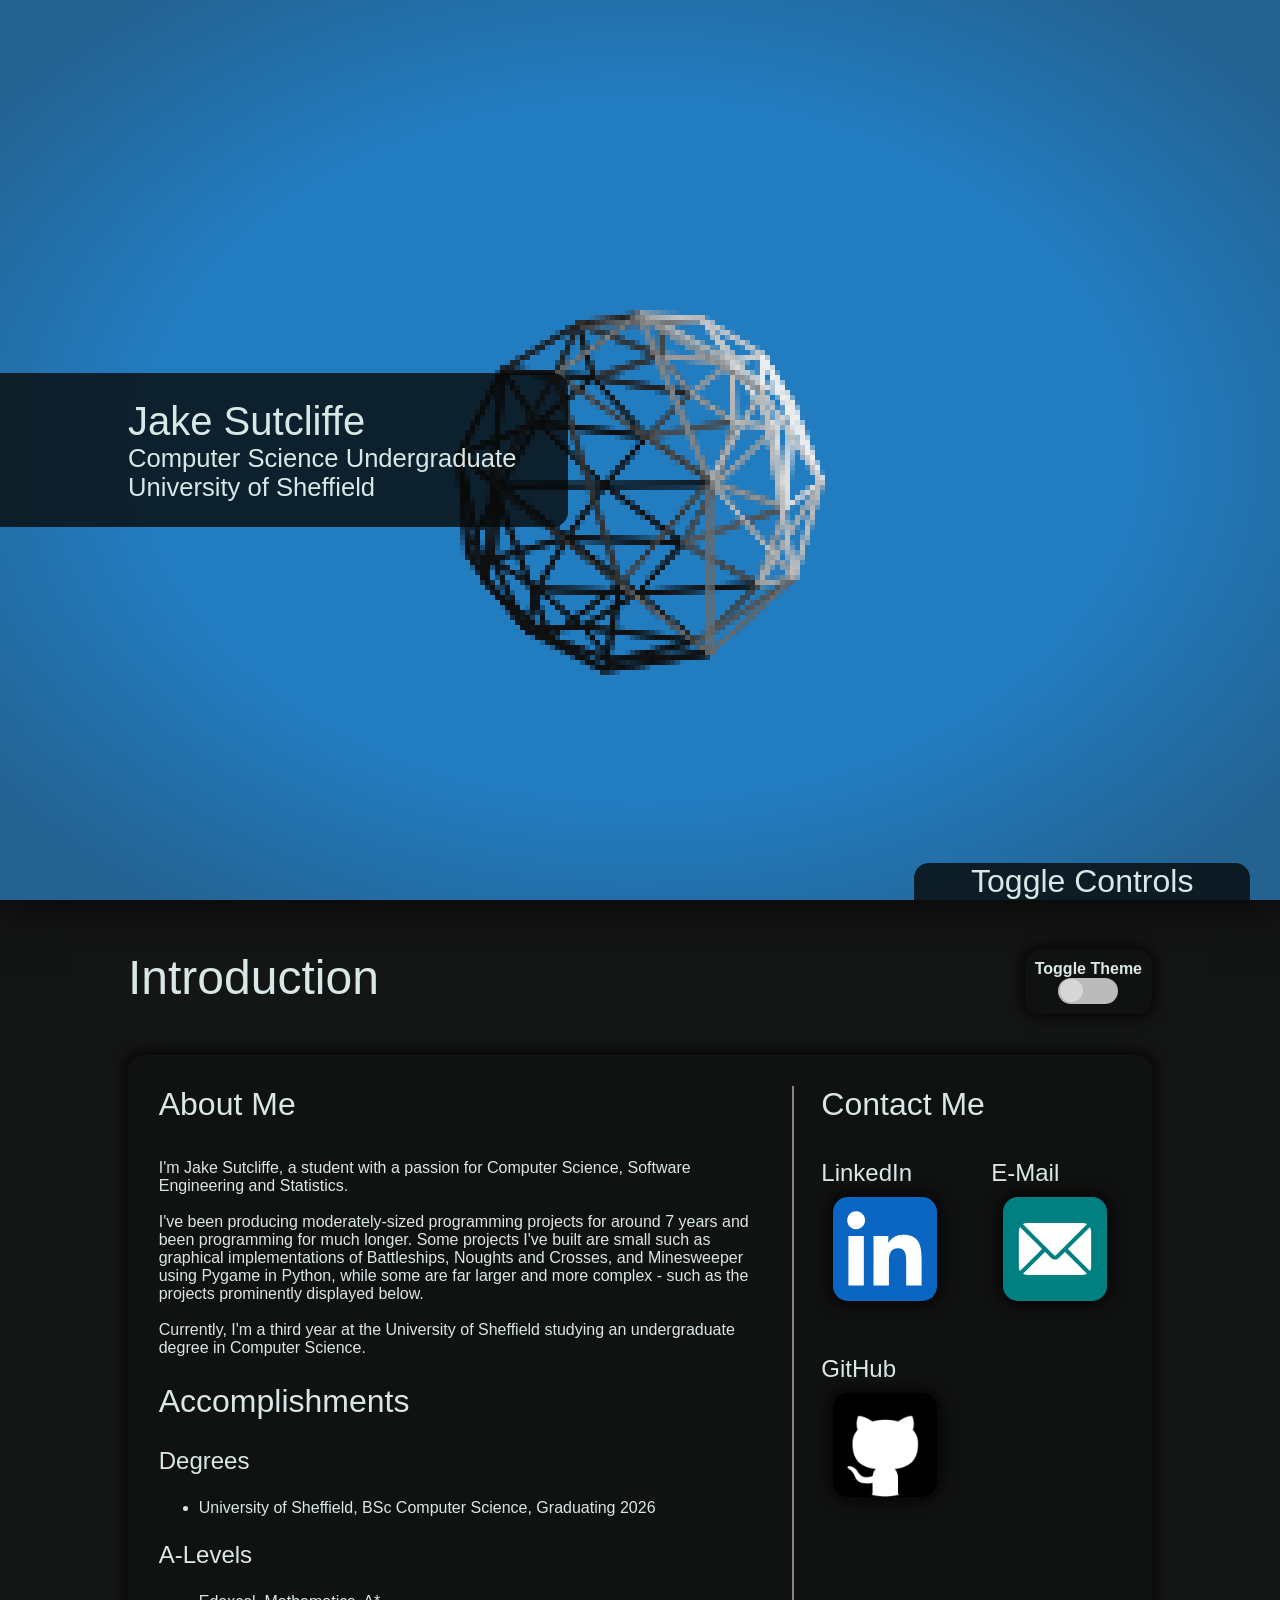
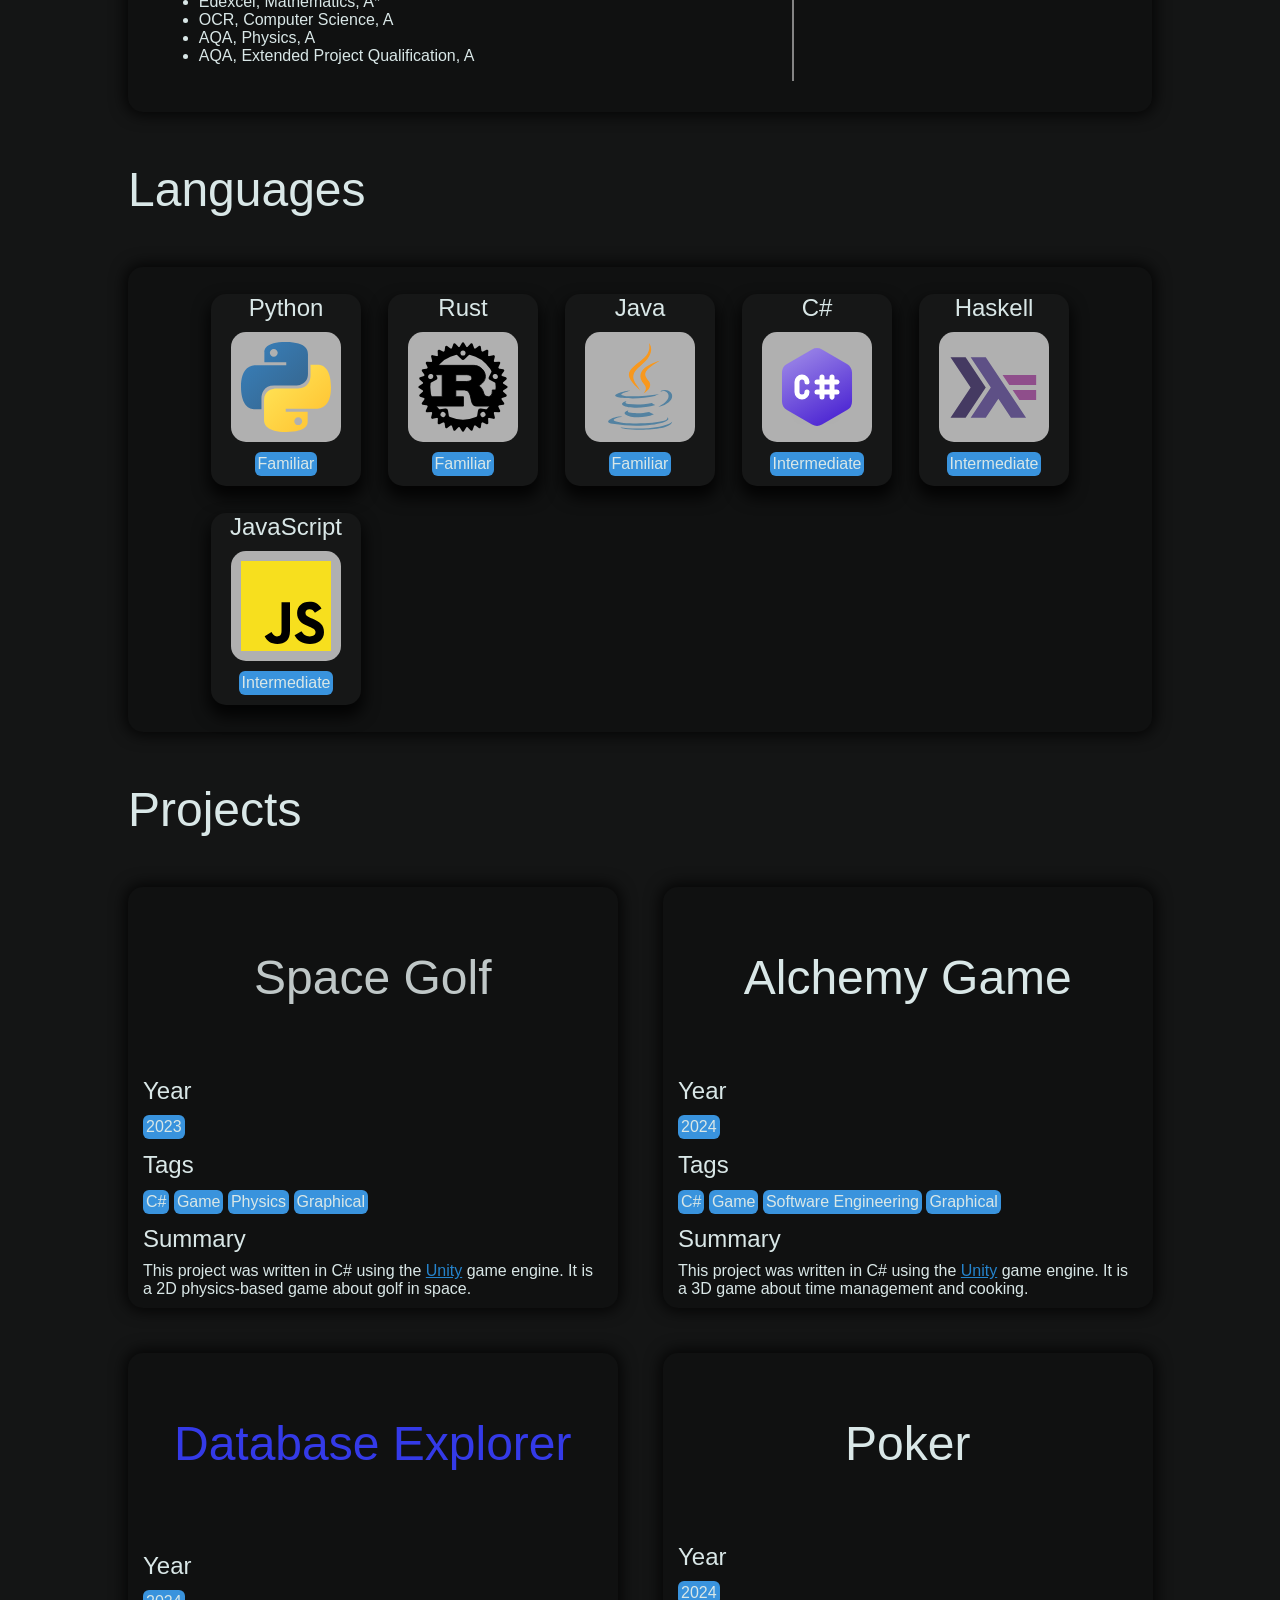
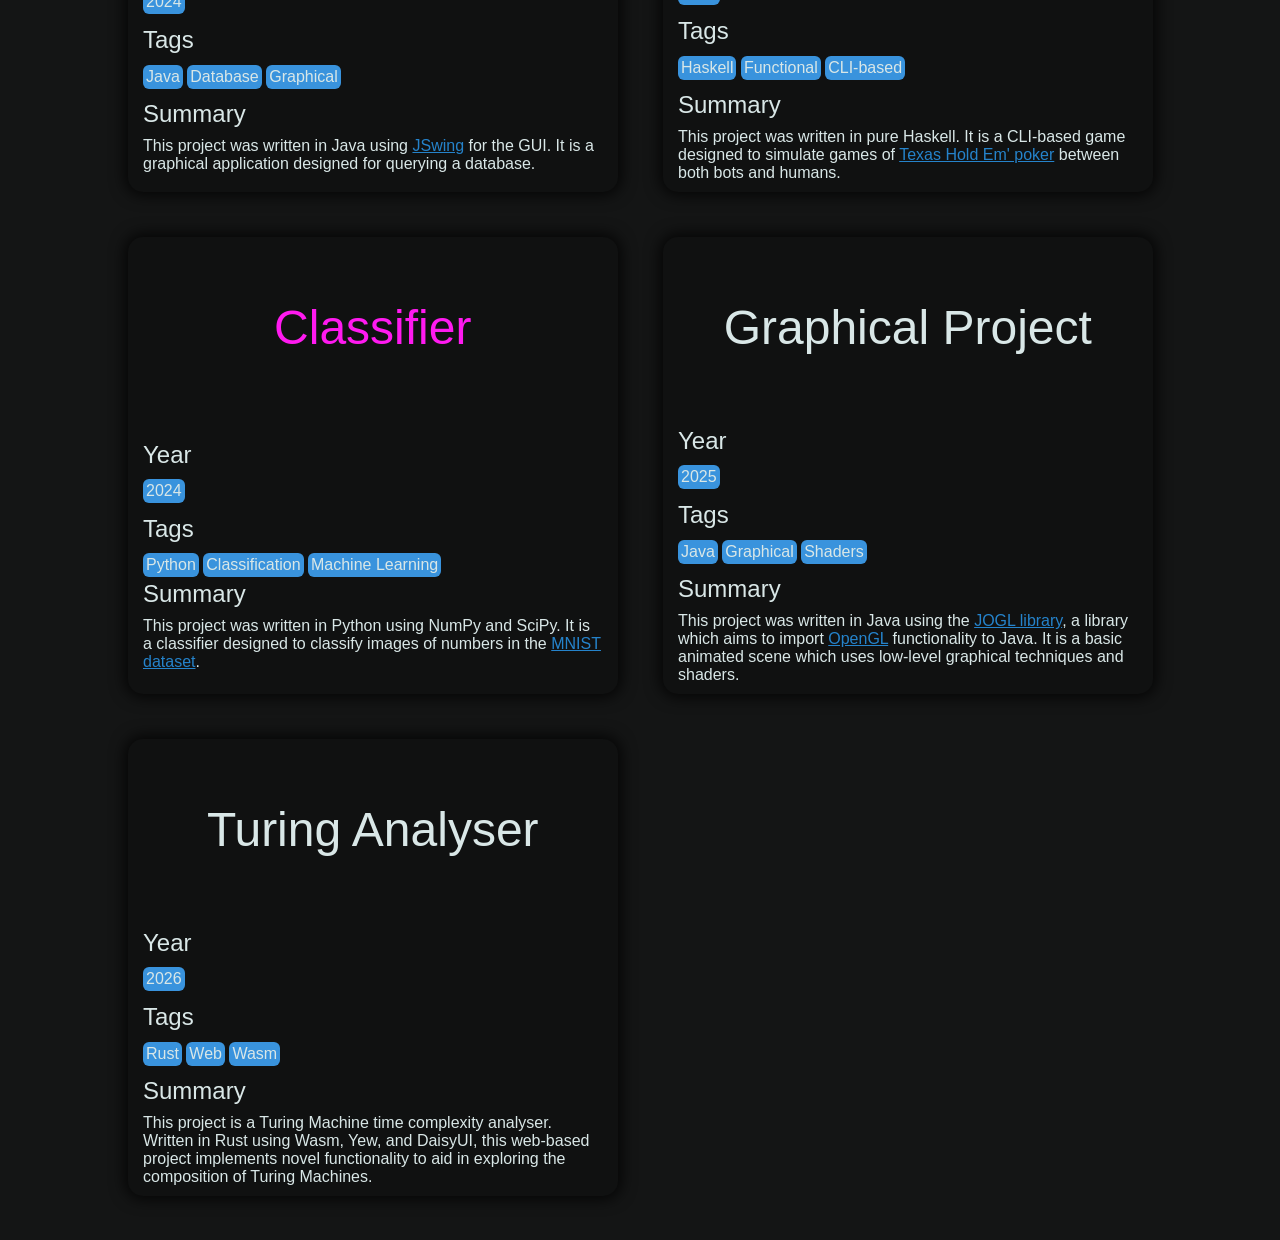
==== index.html @ c16ec469 "minor fixes, integration of tm project" ====
<!DOCTYPE html>

<head>
    <title>Portfolio</title>
    <meta charset="utf-8">
    <meta name="author" content="Jake Sutcliffe">
    <link rel="stylesheet" href="CSS/style.css">
    <link rel="icon" href="Content/icon.png">
    <script src="JS/main.js" defer></script>
    <script src="JS/render.js" defer></script>
</head>

<body>
    <header>
        <noscript>
            <div>
                <h3><span class="shake" style="--delay: -0.6s">W</span><span class="shake" style="--delay: -0.5s">A</span><span class="shake" style="--delay: -0.4s">R</span><span class="shake" style="--delay: -0.3s">N</span><span class="shake" style="--delay: -0.2s">I</span><span class="shake" style="--delay: -0.1s">N</span><span class="shake" style="--delay: 0s">G</span>: JavaScript is not enabled on your device</h3><br>
                The content and functionality of this page heavily relies on JavaScript and cannot be viewed as intended without it enabled. Please enable JavaScript for a better experience.
            </div>
        </noscript>

        <div class="header-container" id="header-box">
            <canvas id="draw"></canvas>
            <div class="header-text">
                <div class="header-title">
                    <h1 class="nopad">Jake Sutcliffe</h1>
                    <h2 class="nopad">
                        Computer Science Undergraduate<br>
                        University of Sheffield
                    </h2>
                </div>
            </div>
        
            <div class="controls">
                <div id="controls-toggle">
                    <h2 class="controls-inactive nopad">Toggle Controls</h2>
                </div>
                <div id="controls-content" class="controls-content">
                <div id="controls-display">
                <div class="sphere">
                    <h3>Sphere</h3>
                    <div class="sphere-controls">
                        <div class="input-pair">
                            <h4>Move Frequency</h4>
                            <div class="labelled-input">
                                <label for="move-speed" id="move-speed-label">1</label>
                                <input class="range-slider" id="move-speed" type="range" min="0" max="50" value="10">
                            </div>
                        </div>

                        <div class="input-pair">
                            <h4>Move Distance</h4>
                            <div class="labelled-input">
                                <label for="move-distance" id="move-distance-label"></label>
                                <input class="range-slider" id="move-distance" type="range" min="0" max="50" value="10">
                            </div>
                        </div>

                        <div class="input-pair">
                            <h4>Rotation Speed</h4>
                            <div class="labelled-input">
                                <label for="rotation-speed" id="rotation-speed-label"></label>
                                <input class="range-slider" id="rotation-speed" type="range" min="0" max="50" value="10">
                            </div>
                        </div>

                        <div class="input-pair">
                            <h4>Sphere Size</h4>
                            <div class="labelled-input">
                                <label for="sphere-size" id="sphere-size-label"></label>
                                <input class="range-slider" id="sphere-size" type="range" min="1" max="50" value="10">
                            </div>
                        </div>

                        <div class="input-pair">
                            <h4>Camera Distance</h4>
                            <div class="labelled-input">
                                <label for="cam-distance" id="cam-distance-label"></label>
                                <input class="range-slider" id="cam-distance" type="range" min="-20" max="100" value="24">
                            </div>
                        </div>
                    </div>
                </div>
                <div class="graphics">
                    <h3>Graphics</h3>
                    <div class="graphics-controls">
                        <div class="hover-toggle">
                            <h4>Toggle Hover</h4>
                            <label class="switch">
                                <input type="checkbox" id="toggle-sphere-hover" checked="checked">
                                <span class="slider round"></span>
                            </label>
                        </div>
                        <div class="input-pair">
                            <h4>Light Position</h4>
                            <div class="labelled-input">
                                <label for="light-position" id="light-position-label"></label>
                                <input class="range-slider" id="light-position" type="range" min="-20" max="20" value="10">
                            </div>
                        </div>

                        <div class="input-pair">
                            <h4>Quantisation</h4>
                            <div class="labelled-input">
                                <label for="quantisation-level" id="quantisation-level-label"></label>
                                <input class="range-slider" id="quantisation-level" type="range" min="0" max="8" value="5">
                            </div>
                        </div>

                        <div class="input-pair">
                            <h4>Resolution</h4>
                            <div class="labelled-input">
                                <label for="pixelation-level" id="pixelation-level-label"></label>
                                <input class="range-slider" id="pixelation-level" type="range" min="1" max="10" value="6">
                            </div>
                        </div>

                        <div class="input-pair">
                            <h4>Sphere Detail</h4>
                            <div class="labelled-input">
                                <label for="sphere-detail" id="sphere-detail-label"></label>
                                <input class="range-slider" id="sphere-detail" type="range" min="2" max="16" value="6">
                            </div>
                        </div>
                    </div>
                </div>
            </div>
            </div>
            </div>
        </div>
    </header>

    <main>
        <div class="light-switch">
            <h4>Toggle Theme</h4>
            <label class="switch">
                <input type="checkbox">
                <span class="slider round"></span>
            </label>
        </div>

        <h1>Introduction</h1>
        <section class="text-container about-box">
            <div>
            <h2 class="nopad">About Me</h2><br><br>
            I'm Jake Sutcliffe, a student with a passion for Computer Science, Software Engineering and Statistics.
            <br><br>
            I've been producing moderately-sized programming projects for around 7 years and been programming for much longer. Some projects I've built are small such as graphical implementations of Battleships,
                Noughts and Crosses, and Minesweeper using Pygame in Python, while some are far larger and more complex - such as the projects prominently displayed below.
            <br><br>
            Currently, I'm a third year at the University of Sheffield studying an undergraduate degree in Computer Science.

            <h2>Accomplishments</h2>
            <h3>Degrees</h3>
            <ul>
                <li>University of Sheffield, BSc Computer Science, Graduating 2026</li>
            </ul>
            <h3>A-Levels</h3>
            <ul>
                <li>Edexcel, Mathematics, A*</li>
                <li>OCR, Computer Science, A</li>
                <li>AQA, Physics, A</li>
                <li>AQA, Extended Project Qualification, A</li>
            </ul>
            </div>
            <div class="dynamic-separator"></div>
            <div>
            <h2 class="nopad">Contact Me</h2><br><br>
            <div class="img-grid">
                <div>
                <h3 class="nopad">LinkedIn</h3>
                <a href="https://www.linkedin.com/in/jake-sutcliffe-480064344/"><img src="./Content/linkedinicon.svg" alt="linkedin icon"></a>
                </div>
                <div>
                <h3 class="nopad">E-Mail</h3>
                <a href="mailto:jake@synclyte.online"><img src="./Content/emailicon.svg" alt="email icon"></a>
                </div>
                <div>
                <h3 class="nopad">GitHub</h3>
                <a href="https://github.com/Synclyte"><img src="./Content/github.png" alt="github icon"></a>
                </div>
            </div>
            </div>
        </section>

        <section>
            <h1>Languages</h1>

            <div class="language-grid">

                <article class="language-article">
                    <div class="base-language">
                        <h3>Python</h3>
                        <div class="language-image">
                            <img class="python" src="Content/python.svg">
                        </div>
                        <div class="tag-div">
                            <span class="info-tag">Familiar</span>
                        </div>
                    </div>
                    <div class="expanded-language">
                        <h3>Experience</h3>
                        <div>
                            5 years, used in a plethora of smaller projects in combination with NumPy, SciPy, MatplotLib, and Pytorch
                        </div>
                        <h3>Projects</h3>
                        <div>
                            <a onclick="scrollToProject(4)">Classifier Project</a>
                        </div>
                    </div>
                </article>

                <article class="language-article">
                    <div class="base-language">
                        <h3>Rust</h3>
                        <div class="language-image">
                            <img class="rust" src="Content/rust.svg">
                        </div>
                        <div class="tag-div">
                            <span class="info-tag">Familiar</span>
                        </div>
                    </div>
                    <div class="expanded-language">
                        <h3>Experience</h3>
                        <div>
                            6 months, used within the largest and most recent project
                        </div>
                        <h3>Projects</h3>
                        <div>
                            <a onclick="scrollToProject(6)">Turing Analyser</a>
                        </div>
                    </div>
                </article>

                <article class="language-article">
                    <div class="base-language">
                        <h3>Java</h3>
                        <div class="language-image">
                            <img class="csharp" src="Content/java.svg">
                        </div>
                        <div class="tag-div">
                            <span class="info-tag">Familiar</span>
                        </div>
                    </div>
                    <div class="expanded-language">
                        <h3>Experience</h3>
                        <div>
                            2 years, utilised within multiple recent large projects
                        </div>
                        <h3>Projects</h3>
                        <div>
                            <a onclick="scrollToProject(2)">Database Explorer</a><br>
                            <a onclick="scrollToProject(5)">Graphical Project</a>
                        </div>
                    </div>
                </article>

                <article class="language-article">
                    <div class="base-language">
                        <h3>C#</h3>
                        <div class="language-image">
                            <img class="csharp" src="Content/csharp.svg">
                        </div>
                        <div class="tag-div">
                            <span class="info-tag">Intermediate</span>
                        </div>
                    </div>
                    <div class="expanded-language">
                        <h3>Experience</h3>
                        <div>
                            6 months, used extensively within Unity game projects
                        </div>
                        <h3>Projects</h3>
                        <div>
                            <a onclick="scrollToProject(0)">Space Golf</a><br>
                            <a onclick="scrollToProject(1)">Alchemy Game</a>
                        </div>
                    </div>
                </article>

                <article class="language-article">
                    <div class="base-language">
                        <h3>Haskell</h3>
                        <div class="language-image">
                            <img class="haskell" src="Content/haskell.svg">
                        </div>
                        <div class="tag-div">
                            <span class="info-tag">Intermediate</span>
                        </div>
                    </div>
                    <div class="expanded-language">
                        <h3>Experience</h3>
                        <div>
                            3 months
                        </div>
                        <h3>Projects</h3>
                        <div>
                            <a onclick="scrollToProject(3)">Poker Project</a>
                        </div>
                    </div>
                </article>


                <article class="language-article">
                    <div class="base-language">
                        <h3>JavaScript</h3>
                        <div class="language-image">
                            <img class="javascript" src="Content/javascript.svg">
                        </div>
                        <div class="tag-div">
                            <span class="info-tag">Intermediate</span>
                        </div>
                    </div>
                    <div class="expanded-language">
                        <h3>Experience</h3>
                        <div>
                            3 years, used for many smaller web-based projects
                        </div>
                        <h3>Projects</h3>
                        <div>
                            No major projects
                        </div>
                    </div>
                </article>
            </div>
        </section>

        <section>
            <h1>Projects</h1>

            <div class="js-enabled">
            <div class="project-container">

                <article class="project-article" data-video="asR_lXg8EYc">
                    <div class="project-parallax spacegolf">
                        <h3>
                            Space Golf
                        </h3>
                    </div>

                    <div class="info">
                        <div class="content-summary">
                            <h3 class="nopad">Year</h3><hr class="tagbreak">
                            <span class="info-tag">2023</span><hr class="tagbreak">

                            <h3 class="nopad">Tags</h3><hr class="tagbreak">
                            <span class="info-tag">C#</span> <span class="info-tag">Game</span> <span class="info-tag">Physics</span> <span class="info-tag">Graphical</span><hr class="tagbreak">

                            <h3 class="nopad">Summary</h3><hr class="tagbreak">
                            This project was written in C# using the <a href=https://en.wikipedia.org/wiki/Unity_(game_engine)>Unity</a> game engine. It is a 2D physics-based game about golf in space.
                        </div>
                        <div class="content-expanded">
                            <div class="expanded-text">
                                <h3>Information</h3>

                                This project was built over 3 months as the coursework submission for the Computer Science A-Level Coursework. This project was developed in the Unity game engine using C#. 
                                
                                <h3>Concept and Features</h3>

                                In this game, players must hit a golf ball to a flag as fast as possible and in as few swings as possible, utilising gravity to do so.
                                <br><br>
                                To aid a user in achieving this, they are provided a swing, executed through clicking and dragging on the screen, with a greater displacement magnitude corresponding to 
                                a higher power swing. Additionally, users are able to correct their trajectory using an additional mid-air velocity boost to improve ease of use.
                                <br><br>
                                The game features 7 levels, allowing users to play in singleplayer or turn-based local multiplayer.

                                <h3>Challenges</h3>

                                This project was produced rapidly and without extensive planning, iteratively adding features as they were required. This led to the project quickly accruing extensive technical debt as components were 
                                naively appended to the project without consideration of future features. This led to a highly coupled prototype which proved extremely brittle to modification, highlighting the necessity of a modular 
                                approach. Subsequent rewriting and refactoring of prior code taught me the importance of planning and code modularity.
                                <br><br>
                                Additionally, being the first highly visual project worked on, this required exploration of UI/UX design. Without a background or prior interest in graphical design, this proved difficult to perform eloquently. 
                                Despite this, this served as an invaluable introduction to design and inspired changes future approaches to interface production. 
                                
                                <h3>Skills Developed</h3>

                                <span class="info-tag">C#</span> <span class="info-tag">Unity</span> <span class="info-tag">Software Development</span> <span class="info-tag">UX/UI design</span>
                            </div>
                            <div class="dynamic-separator"></div>
                            <div>
                                <h3>Demo</h3>
                                <div class="project-video"></div>
                            </div>
                        </div>
                    </div>
                </article>

                <article class="project-article" data-video="u29MLNapuhQ">
                    <div class="project-parallax alchemygame">
                        <h3>
                            Alchemy Game
                        </h3>
                    </div>

                    <div class="info">
                        <div class="content-summary">
                            <h3 class="nopad">Year</h3><hr class="tagbreak">
                            <span class="info-tag">2024</span><hr class="tagbreak">

                            <h3 class="nopad">Tags</h3><hr class="tagbreak">
                            <span class="info-tag">C#</span> <span class="info-tag">Game</span> <span class="info-tag">Software Engineering</span> <span class="info-tag">Graphical</span><hr class="tagbreak">

                            <h3 class="nopad">Summary</h3><hr class="tagbreak">
                            This project was written in C# using the <a href=https://en.wikipedia.org/wiki/Unity_(game_engine)>Unity</a> game engine. It is a 3D game about time management and cooking.
                        </div>
                        <div class="content-expanded">
                            <div class="expanded-text">
                                <h3>Information</h3>

                                This project was created over the span of two weeks as part of a "game jam" - a time-limited development event wherein participants are required to
                                to produce a video game following a provided theme. Participants may enter alone or as a group; this project was built with one other developer.
                                <br><br>
                                This project is heavily graphics focused by design, necessitating the use of graphical design software. To this end, Blender was used to produce basic untextured 3D models for use 
                                as game assets, using the Unity game engine to provide implementations for rendering and physics. Written in C#, this project implements a cooking game based on receiving and fulfilling orders  
                                through producing potions.

                                <h3>Concept and Features</h3>

                                In this game, players must rush to complete increasingly difficult procedurally generated orders of potions as fast as possible, by processing ingredients and adding them to a cauldron.
                                <br><br>
                                To allow players to do this, they are able to move around a 3D space and pick up ingredients to be processed or used in a cauldron.
                                <br><br>
                                To generate orders, potions are created with given recipes. Difficulty and time given are then dynamically assigned based on a number of factors. If the difficulty of a given potion fits within a
                                certain threshold, the potion is eligible to be chosen as the next order.
                                <br><br>
                                To make the cauldron functional, all potions are represented as a subset of a central volume. To make a potion, ingredients - which function as vectors, must be added to move the cauldron's position
                                to reach a position within the desired potion volume. To aid in this, players are given recipes corresponding to this position but are able to find their own, more efficient recipes.

                                <h3>Challenges</h3>

                                The main challenge associated with this project was precise co-ordination. Constant communication was required to develop features under intense time pressure while simulaneously learning 3D modelling and planning systems. 
                                Co-ordination was handled through scheduled meetings and burndown charts to track remaining features. This ensured that important features were given higher priority such that a functional prototype could be designed within the two week time limit. 
                                <br><br>
                                This approach was largely successful, resulting in a functional and playable prototype designed within two weeks, through careful management of scope.

                                <h3>Skills Developed</h3>

                                <span class="info-tag">C#</span> <span class="info-tag">Unity</span> <span class="info-tag">Software Engineering</span> <span class="info-tag">3D Modelling</span>
                            </div>
                            <div class="dynamic-separator"></div>
                            <div>
                                <h3>Demo</h3>
                                <div class="project-video"></div>
                            </div>
                        </div>
                    </div>
                </article>

                <article class="project-article" data-video="bicAS14-vLk">
                    <div class="project-parallax dbexplorer">
                        <h3 class="inverse-colour">
                            Database Explorer
                        </h3>
                    </div>

                    <div class="info">
                        <div class="content-summary">
                            <h3 class="nopad">Year</h3><hr class="tagbreak">
                            <span class="info-tag">2024</span><hr class="tagbreak">

                            <h3 class="nopad">Tags</h3><hr class="tagbreak">
                            <span class="info-tag">Java</span> <span class="info-tag">Database</span> <span class="info-tag">Graphical</span><hr class="tagbreak">

                            <h3 class="nopad">Summary</h3><hr class="tagbreak">
                            This project was written in Java using <a href=https://en.wikipedia.org/wiki/Swing_(Java)>JSwing</a> for the GUI. It is a graphical application designed for querying a database.
                        </div>
                        <div class="content-expanded">
                            <div class="expanded-text">
                                <h3>Information</h3>

                                This project was created in around two weeks, produced in Java using the JSwing library. This project implements an SQL-like syntax for searching a given database, through exploring the fundamental 
                                concepts behind interpreted languages. This involved producing a basic lexer in Java to parse and combine queries using logical operators.

                                <h3>Concept and Features</h3>

                                This project formats and searches a database. To do this, an SQL-like query language was written supporting the use of various tokens. These include mathematical operators (&lt, &lt=, ==, &gt, &gt=),
                                comparative string operators (begins, contains, equals), and logical operators (AND, OR, XOR, NAND, NOR, XNOR) and brackets to connect subqueries, alongside the NOT operator to invert a subquery.
                                <br><br>
                                To format the database, the database is scanned as it is read and data types are categorised as either numeric or a string (based on whether entries can be parsed as a float),
                                and either filterable or non-filterable (based on how many unique entries there are). This is used to generate filters and choose the correct type of operator for the input given.
                                <br><br>
                                The language also supports the selection of any number of valid database data types in its arguments alongside the use of the wildcard (*) to select all data types. These can be chained in any order.
                                <br><br>
                                Alongside this, I built a class to combine any two given databases by a common type - the demo for this project uses a modified version of the publically availible IMDB database, having combined the
                                ratings and basic databases.

                                <h3>Challenges</h3>

                                The most significant challenge of producing this project was in UI design. JSwing requires a heavily nested approach to UI design, which through the verbosity of Java can quickly 
                                become complex and obfuscate prior UI component function. This required a better approach to code structure and a modification to naming conventions to reduce variable ambiguity, thereby teaching 
                                their importance.
                                <br><br>
                                The other major challenges was in producing the query parser and the necessary classes to flexibly and dynamically support query parsing. Setting up these classes was relatively complex
                                compared to many of the projects previously completed, and represented the first time modularity was heavily considered as a design component.

                                <h3>Skills Developed</h3>

                                <span class="info-tag">Java</span> <span class="info-tag">Software Development</span>
                            </div>
                            <div class="dynamic-separator"></div>
                            <div>
                                <h3>Demo</h3>
                                <div class="project-video"></div>
                            </div>
                        </div>
                    </div>
                </article>

                <article class="project-article" data-video="bYqru-7I91M">
                    <div class="project-parallax poker">
                        <h3>
                            Poker
                        </h3>
                    </div>

                    <div class="info">
                        <div class="content-summary">
                            <h3 class="nopad">Year</h3><hr class="tagbreak">
                            <span class="info-tag">2024</span><hr class="tagbreak">

                            <h3 class="nopad">Tags</h3><hr class="tagbreak">
                            <span class="info-tag">Haskell</span> <span class="info-tag">Functional</span> <span class="info-tag">CLI-based</span><hr class="tagbreak">

                            <h3 class="nopad">Summary</h3><hr class="tagbreak">
                            This project was written in pure Haskell. It is a CLI-based game designed to simulate games of <a href=https://en.wikipedia.org/wiki/Texas_hold_%27em>Texas Hold Em' poker</a> between both bots and humans.
                        </div>
                        <div class="content-expanded">
                            <div class="expanded-text">
                                <h3>Information</h3>

                                This project was created over around three weeks, and is a recreation of Texas Hold Em' poker, complete with support for AI bots and Jokers.
                                <br><br>
                                This project was produced using an entirely new programming paradigm - functional programming. Haskell is a purely functional language and thus works very differently from the procedural and 
                                object-oriented programming languages previously used.

                                <h3>Concept and Features</h3>

                                This game is a recreation of <a href="https://en.wikipedia.org/wiki/Texas_hold_%27em" target="_blank">Texas Hold Em' poker</a>, a popular card game.
                                <br><br>
                                This version allows for human players to play alongside bots, which use a variety of basic strategies - of which there are 4 implemented.
                                <ul>
                                    <li>A random AI, which makes moves entirely based on chance without considering the game state.</li>
                                    <li>A passive AI, an extension of the random AI with more passive tunings, which moves based on the current bet amount.</li>
                                    <li>An aggressive AI, an extension of the random AI with more aggressive tunings, which moves based on its chip advantage.</li>
                                    <li>A smart AI, which uses a complex function to evaluate its hand and how it should fare relatively, alongside a fuzzy logic-based decision tree to decide whether a bet is worth taking.</li>
                                </ul>
                                Additionally, Jokers were implemented as wildcards. Any number can be added to the deck, and will always produce the best possible result.

                                <h3>Challenges</h3>

                                This project necessitated learning an entierely new programming paradigm. Haskell, amongst many functional programming languages enforces a few strange practises, the most striking of which being
                                the inherent limitation on the length of a function. The lack of a true for or while loop in the language forces a recursive solution to most problems, necessitating restructuring logic.
                                <br><br>
                                Other major complications included implementing an initially unplanned feature - Jokers. The addition of Jokers required a rewrite of all functions related to checking hand strength and getting a
                                certain hand type. These rewrites typically significantly increased complexity as the logic to always get a Joker in the correct place is sometimes quite complex. One notably complex example was
                                checking for straights, which Jokers must always both attempt to complete and find the best available straight.
                                <br><br>
                                Finally, the last major challenge was debugging. Haskell is a pure functional programming language and evaluates expressions lazily; values are not calculated
                                until they are required elsewhere in the program. This can greatly increase the difficulty of debugging, as the debug trace will not be evaluated unless the expression itself is, making debug
                                behaviour somewhat unpredictable through causing infections to propagate unexpectedly far away. 

                                <h3>Skills Developed</h3>

                                <span class="info-tag">Haskell</span> <span class="info-tag">Software Development</span> <span class="info-tag">Functional Programming</span>
                            </div>
                            <div class="dynamic-separator"></div>
                            <div>
                                <h3>Demo</h3>
                                <div class="project-video"></div>
                            </div>
                        </div>
                    </div>
                </article>

                <article class="project-article">
                    <div class="project-parallax classifier">
                        <h3>
                            Classifier
                        </h3>
                    </div>

                    <div class="info">
                        <div class="content-summary">
                            <h3 class="nopad">Year</h3><hr class="tagbreak">
                            <span class="info-tag">2024</span><hr class="tagbreak">

                            <h3 class="nopad">Tags</h3><hr class="tagbreak">
                            <span class="info-tag">Python</span> <span class="info-tag">Classification</span> <span class="info-tag">Machine Learning</span>

                            <h3 class="nopad">Summary</h3><hr class="tagbreak">
                            This project was written in Python using NumPy and SciPy. It is a classifier designed to classify images of numbers in the <a href="https://en.wikipedia.org/wiki/MNIST_database">MNIST dataset</a>.
                        </div>
                        <div class="content-expanded">
                            <div class="expanded-text">
                                <h3>Information</h3>

                                This project was created over a week, and is a classifier model built to identify the number represented by an image in the <a href="https://en.wikipedia.org/wiki/MNIST_database">MNIST dataset</a>.
                                <br><br>
                                Over the production of this project, I learned a large number of statistical techniques for classification, such as <a href="https://en.wikipedia.org/wiki/Linear_discriminant_analysis">LDA</a>,
                                <a href="https://en.wikipedia.org/wiki/Principal_component_analysis">PCA</a>, <a href="https://en.wikipedia.org/wiki/Kullback%E2%80%93Leibler_divergence">KL divergence</a>, and
                                <a href="https://en.wikipedia.org/wiki/K-nearest_neighbors_algorithm">k-NN classification</a>.

                                <h3>Concept and Features</h3>

                                This classifier was built for the MNIST database, a popular database for training and testing machine learning and classification systems due to its relatively large size (60,000 training images,
                                10,000 testing images) and high data quality. It uses 28x28 greyscale images of numbers 0-9. I used 5,000 of these images with my classifier to increase speed.
                                <br><br>
                                My classifier was built to specifically identify noisy and masked MNIST data, and so features extensive dimensionality reduction - a technique used to simplify high-dimensional data, which in my case,
                                after extensive parameter tuning, reduced the 784 parameters (28x28) down to 62 parameters. Because fewer, more important parameters are used, the system is much more resilient to noise, as noise typically
                                has the greatest impact on empty pixels - which are usually unused as they are usually unimportant and portray little data, causing dimensionality reduction to discard them.
                                <br><br>
                                With my reduced parameters, I was able to achieve 95% accuracy on noisy data and 79% accuracy on masked data, which are relatively good results considering the reduced dataset that this model was trained
                                on.

                                <h3>Challenges</h3>

                                This project necessitated learning a large amount of the mathematics used in image classification and translating it as efficiently as possible to Python. To help in handling large array, vector,
                                and matrix operations, I learned the basics of NumPy, an efficient C-based Python library. Using the broadcasting feature of NumPy arrays allows functions to be quickly
                                applied to all elements of an array, allowing for the model to be lazy-trained and classify 1,000 testing images within 5 seconds of it being run.
                                <br><br>
                                Additionally, there are many possible techniques for dimensionality reduction and classification, and it is hard to know which one is perfect for a given application. Initially, LDA - a technique used
                                to reduce the dimensions of a dataset to a few dimensions which provide the most distinction between options - was used in conjunction with PCA, however this was found to reduce performance significantly,
                                especially on masked data, and so was removed, leaving only PCA and KL divergence for dimensionality reduction. This amongst other techniques had to be gradually tweaked, such as classifier originally using
                                Euclidean distance instead of cosine distance, which was also found to massively reduce performance on masked data.

                                <h3>Skills Developed</h3>

                                <span class="info-tag">Python</span> <span class="info-tag">Classification</span> <span class="info-tag">Statistics</span>
                            </div>
                            <div class="dynamic-separator"></div>
                            <div class="project-images">
                                <h3>Examples</h3>
                                <h4>Noisy Data</h4>
                                <img src="Content/noisy.png" alt="Noisy number samples from the MNIST dataset">
                                <h4>Masked Data</h4>
                                <img src="Content/masked.png" alt="Masked number samples from the MNIST dataset">
                            </div>
                        </div>
                    </div>
                </article>

                <article class="project-article" data-video="QEAY7h3PNQs">
                    <div class="project-parallax graphics-project">
                        <h3>
                            Graphical Project
                        </h3>
                    </div>

                    <div class="info">
                        <div class="content-summary">
                            <h3 class="nopad">Year</h3><hr class="tagbreak">
                            <span class="info-tag">2025</span><hr class="tagbreak">

                            <h3 class="nopad">Tags</h3><hr class="tagbreak">
                            <span class="info-tag">Java</span> <span class="info-tag">Graphical</span> <span class="info-tag">Shaders</span><hr class="tagbreak">

                            <h3 class="nopad">Summary</h3><hr class="tagbreak">
                            This project was written in Java using the <a href=https://jogamp.org/jogl/www>JOGL library</a>, a library which aims to import <a href=https://www.opengl.org>OpenGL</a> functionality to Java. It is a basic animated scene
                             which uses low-level graphical techniques and shaders.
                        </div>
                        <div class="content-expanded">
                            <div class="expanded-text">
                                <h3>Information</h3>

                                This is a graphical project built using the <a href="https://jogamp.org/jogl/www">JOGL library</a> for Java, alongside <a href="https://en.wikipedia.org/wiki/Swing_(Java)">JSwing</a> to handle UI elements. This was built 
                                over the course of 2 weeks as coursework for a university module.

                                <h3>Concept and Features</h3>

                                This project is an animated scene built using low-level graphics concepts. This consists of an animated bee, statues
                                (which feature proximity detection), and a backdrop, made from <a
                                    href="https://en.wikipedia.org/wiki/2.5D#Billboarding">billboarding</a> trees and a sun.
                                Each statue in the scene has a different affect on the bee, as shown in the demo - the wooden statue makes the bee flip
                                over, the stone statue makes the bee circle around it, and the metal statue increases the flow of time.
                                When a bee is in proximity of a statue, its face will change to reflect how long it has been near the bee.<br>
                                <br>
                                Objects in the scene and their animations (which are mostly determined by simple sine wave functions) are handled using
                                transforms applied to nodes in a <a href="https://en.wikipedia.org/wiki/Scene_graph">scene graph</a>, and rendered by
                                the GPU using <a href="https://en.wikipedia.org/wiki/Shader#Fragment_shaders">vertex and fragment shaders</a>. The
                                fragment shader supports <a href="https://en.wikipedia.org/wiki/Shading#Point_lighting">multiple lights</a>, multiple
                                types of light
                                (pictured are directional and spotlights, but point lights are also supported), and has partial support for
                                transparency. It uses the <a href="https://en.wikipedia.org/wiki/Blinn%E2%80%93Phong_reflection_model">Blinn-Phong
                                    reflection model</a> to shade objects and supports light attenuation for
                                point lights and spotlights.

                                <h3>Challenges</h3>

                                This project represents an introduction to low-level graphics programming. The primary challenge of this project was expectedly learning shader code - shaders are highly parallel and require 
                                a different methodology behind their composition, as data is not directly transferrable between shader iterations. Instead, data is either provided by the previous shader or provided by the CPU, passed in as a uniform. 
                                Both of these methods work very differently to how typical CPU code handles data, and requires extensive learning and planning to operate effectively.<br>
                                <br>
                                Alongside this, modelling in this project was done without the use of previously used tools like Blender, as was used before in the <a onclick="scrollToProject(1)">Alchemy Game</a>. Instead, models were designed through a 
                                scene graph, using nodes to produce primitive shapes and the transforms which separated, scaled, and animated them.

                                <h3>Skills Developed</h3>

                                <span class="info-tag">Java</span> <span class="info-tag">Shaders</span> <span class="info-tag">Graphics Programming</span>
                            </div>
                            <div class="dynamic-separator"></div>
                            <div>
                                <h3>Demo</h3>
                                <div class="project-video"></div>
                            </div>
                        </div>
                    </div>
                </article>

                <article class="project-article" data-video="QEAY7h3PNQs">
                    <div class="project-parallax tm-analyser">
                        <h3>
                            Turing Analyser
                        </h3>
                    </div>

                    <div class="info">
                        <div class="content-summary">
                            <h3 class="nopad">Year</h3><hr class="tagbreak">
                            <span class="info-tag">2026</span><hr class="tagbreak">

                            <h3 class="nopad">Tags</h3><hr class="tagbreak">
                            <span class="info-tag">Rust</span> <span class="info-tag">Web</span> <span class="info-tag">Wasm</span><hr class="tagbreak">

                            <h3 class="nopad">Summary</h3><hr class="tagbreak">
                            This project is a Turing Machine time complexity analyser. Written in Rust using Wasm, Yew, and DaisyUI, 
                            this web-based project implements novel functionality to aid in exploring the composition of Turing Machines.
                        </div>
                        <div class="content-expanded">
                            <div class="expanded-text">
                                <h3>Information</h3>

                                This is a web-based project built in Rust, designed to analyse the time complexity of a given <a href="https://en.wikipedia.org/wiki/Turing_machine">Turing Machine</a>, returning a <a href="https://en.wikipedia.org/wiki/Big_O_notation">Big-O notation</a> estimation from empirical dynamic runtime analysis 
                                utilising <a href="https://en.wikipedia.org/wiki/Genetic_algorithm">genetic algorithm</a>-based and a uniquely extended grammar-based <a href="https://en.wikipedia.org/wiki/Fuzzing">fuzzing</a> approach.
                                <br><br>
                                <a href="https://tur.synclyte.online">This project is available here</a>

                                <h3>Concept and Features</h3>

                                Turing Machines are an abstract model of computation, popular in automata theory for their simplicity and computational equivalence to modern computers. This popularity has brought a 
                                significant number of Turing Machine simulators, designed to assist students in understanding their workings and importance. Broadly, existing simulators implement minimal functionality, 
                                missing various features a student may find useful in aiding understanding. This project implements one such feature, through bridging the comprehension gap between Turing Machines and 
                                contemporary computer programs through implementing time complexity estimation. This serves to both guide the production of such machines alongside providing a metric to liken their execution 
                                to prior taught algorithms.
                                <br><br>
                                This is achieved through the use dynamic runtime analysis, through two methods: genetic algorithms and grammar-based fuzzing. These dynamically produce inputs for the Turing Machine over various 
                                input sizes, which are subsequently executed to produce a list of inputs and their respective runtimes, allowing for estimation of runtime. Uniquely, the approach used for grammar-based fuzzing 
                                implements variables within repetition ranges, integrating context awareness, increasing its capabilities beyond those of standard fuzzers. This allows much better exploration of Turing Machines 
                                through partially bypassing the limitations of prior solutions.
                                <br><br>
                                These results are then provided to the Wasm/Yew Rust frontend and plotted using JavaScript, resulting in clear and concise graphs breaking down runtimes, estimations, and state visits for all states 
                                over all runtimes. This provides the information required to better allow users to understand Turing Machines.

                                <h3>Challenges</h3>

                                This project implements a multi-level lexer, including support for both input grammars and mathematical expressions within contained ranges, alongside variables within ranges. The greatest challenge faced 
                                was the implementation of variable-based grammatical fuzzing, requiring extensive research into relevant algorithms and implementation planning. This was a complex challenge, requiring a combination 
                                of previously unknown algorithms to reach a working and highly performant solution.
                                <br><br>
                                Additionally, this project was built on existing work, necessitating reading documentation and understanding the previously built solution and component interaction to meaningfully proceed. This 
                                was the first major project constructed in this way, and taught the necessity of producing and reading high-quality documentation to understand prior work. 

                                <h3>Skills Developed</h3>

                                <span class="info-tag">Rust</span> <span class="info-tag">JavaScript</span> <span class="info-tag">Web Development</span> <span class="info-tag">Software Engineering</span>
                            </div>
                            <div class="dynamic-separator"></div>
                            <div class="project-images">
                                <h3>Examples</h3>
                                <h4>Genetic Algorithm</h4>
                                <img src="Content/tmanalyser_ga.png" alt="Genetic algorithm-based analysis of unary subtraction">
                                <h4>Grammar-based Fuzzing</h4>
                                <img src="Content/tmanalyser_fuzz.png" alt="Grammar-based fuzzing analysis of unary subtraction">
                            </div>
                        </div>
                    </div>
                </article>
            </div>
            </div>
            <noscript>
            <span>Alternate pages have been provided for viewing projects without JavaScript, but this is not the intended experience and full views are not supported for projects past Classifier.</span>
            <br><br>
            <div class="project-container">
                <a href="./projects/spacegolf.html" class="alt-a">
                    <article class="project-article">
                        <div class="project-parallax spacegolf">
                            <h3>
                                Space Golf
                            </h3>
                        </div>

                        <div class="info">
                            <div class="content-summary">
                                <h3 class="nopad">Year</h3><hr class="tagbreak">
                                <span class="info-tag">2023</span><hr class="tagbreak">

                                <h3 class="nopad">Tags</h3><hr class="tagbreak">
                                <span class="info-tag">C#</span> <span class="info-tag">Game</span> <span class="info-tag">Physics</span> <span class="info-tag">Graphical</span><hr class="tagbreak">

                                <h3 class="nopad">Summary</h3><hr class="tagbreak">
                                This project was written in C# using the <a href=https://en.wikipedia.org/wiki/Unity_(game_engine)>Unity</a> game engine. It is a 2D physics-based game about golf in space.
                            </div>
                        </div>
                    </article>
                </a>

                <a href="projects/alchemygame.html" class="alt-a">
                    <article class="project-article">
                        <div class="project-parallax alchemygame">
                            <h3>
                                Alchemy Game
                            </h3>
                        </div>

                        <div class="info">
                            <div class="content-summary">
                                <h3 class="nopad">Year</h3><hr class="tagbreak">
                                <span class="info-tag">2024</span><hr class="tagbreak">

                                <h3 class="nopad">Tags</h3><hr class="tagbreak">
                                <span class="info-tag">C#</span> <span class="info-tag">Game</span> <span class="info-tag">Software Engineering</span> <span class="info-tag">Graphical</span><hr class="tagbreak">

                                <h3 class="nopad">Summary</h3><hr class="tagbreak">
                                This project was written in C# using the <a href=https://en.wikipedia.org/wiki/Unity_(game_engine) target="_blank">Unity</a> game engine. It is a 3D game about time management and cooking.
                            </div>
                        </div>
                    </article>
                </a>

                <a href="./projects/dbexplorer.html" class="alt-a">
                    <article class="project-article">
                        <div class="project-parallax dbexplorer">
                            <h3 class="inverse-colour">
                                Database Explorer
                            </h3>
                        </div>

                        <div class="info">
                            <div class="content-summary">
                                <h3 class="nopad">Year</h3><hr class="tagbreak">
                                <span class="info-tag">2024</span><hr class="tagbreak">

                                <h3 class="nopad">Tags</h3><hr class="tagbreak">
                                <span class="info-tag">Java</span> <span class="info-tag">Database</span> <span class="info-tag">Graphical</span><hr class="tagbreak">

                                <h3 class="nopad">Summary</h3><hr class="tagbreak">
                                This project was written in Java using <a href=https://en.wikipedia.org/wiki/Swing_(Java) target="_blank">JSwing</a> for the GUI. It is a graphical application designed for querying a database.
                            </div>
                        </div>
                    </article>
                </a>

                <a href="./projects/poker.html" class="alt-a">
                    <article class="project-article">
                        <div class="project-parallax poker">
                            <h3>
                                Poker
                            </h3>
                        </div>

                        <div class="info">
                            <div class="content-summary">
                                <h3 class="nopad">Year</h3><hr class="tagbreak">
                                <span class="info-tag">2024</span><hr class="tagbreak">

                                <h3 class="nopad">Tags</h3><hr class="tagbreak">
                                <span class="info-tag">Haskell</span> <span class="info-tag">Functional</span> <span class="info-tag">CLI-based</span><hr class="tagbreak">

                                <h3 class="nopad">Summary</h3><hr class="tagbreak">
                                This project was written in pure Haskell. It is a CLI-based game designed to simulate games of <a href=https://en.wikipedia.org/wiki/Texas_hold_%27em target="_blank">Texas Hold Em' poker</a> between both bots and humans.
                            </div>
                        </div>
                    </article>
                </a>

                <a href="./projects/classifier.html" class="alt-a">
                    <article class="project-article">
                        <div class="project-parallax classifier">
                            <h3>
                                Classifier
                            </h3>
                        </div>

                        <div class="info">
                            <div class="content-summary">
                                <h3 class="nopad">Year</h3><hr class="tagbreak">
                                <span class="info-tag">2024</span><hr class="tagbreak">

                                <h3 class="nopad">Tags</h3><hr class="tagbreak">
                                <span class="info-tag">Python</span> <span class="info-tag">Classification</span>

                                <h3 class="nopad">Summary</h3><hr class="tagbreak">
                                This project was written in Python using NumPy and SciPy. It is a classifier designed to classify images of numbers in the MNIST dataset.
                            </div>
                        </div>
                    </article>
                </a>

                <a class="alt-a">
                    <article class="project-article">
                        <div class="project-parallax graphics-project">
                            <h3>
                                Graphical Project
                            </h3>
                        </div>

                        <div class="info">
                            <div class="content-summary">
                                <h3 class="nopad">Year</h3><hr class="tagbreak">
                                <span class="info-tag">2025</span><hr class="tagbreak">

                                <h3 class="nopad">Tags</h3><hr class="tagbreak">
                                <span class="info-tag">Java</span> <span class="info-tag">Graphical</span> <span class="info-tag">Shaders</span><hr class="tagbreak">

                                <h3 class="nopad">Summary</h3><hr class="tagbreak">
                                This project was written in Java using the <a href=https://jogamp.org/jogl/www>JOGL library</a>, a library which aims to import <a href=https://www.opengl.org>OpenGL</a> functionality to Java. It is a basic animated scene
                                which uses low-level graphical techniques and shaders.
                            </div>
                        </div>
                    </article>
                </a>

                <a class="alt-a">
                    <article class="project-article">
                        <div class="project-parallax graphics-project">
                            <h3>
                                Turing Analyser
                            </h3>
                        </div>

                        <div class="info">
                            <div class="content-summary">
                                <h3 class="nopad">Year</h3><hr class="tagbreak">
                                <span class="info-tag">2026</span><hr class="tagbreak">

                                <h3 class="nopad">Tags</h3><hr class="tagbreak">
                                <span class="info-tag">Rust</span> <span class="info-tag">Web</span> <span class="info-tag">Wasm</span><hr class="tagbreak">

                                <h3 class="nopad">Summary</h3><hr class="tagbreak">
                                This project is a Turing Machine time complexity analyser. Written in Rust using Wasm, Yew, and DaisyUI, 
                                this web-based project implements novel functionality to aid in exploring the composition of Turing Machines.
                            </div>
                        </div>
                    </article>
                </a>
            </div>
            </noscript>
            <br>
        </section>
    </main>
</body>
---- CSS/style.css ----
:root {
    --title-background-colour: rgba(8, 9, 9, 0.8);
    --title-toggle-colour: rgba(6, 6, 6, 0.8);
    --canvas-background-colour: #227cc0;
    --background-colour: #141515;
    --container-colour: #101111;
    --alt-container-colour: #161717;
    --tertiary-container-colour: #b0b0b0;
    --text-colour: #d9e7e7;
    --box-shadow-colour: rgba(0, 0, 0, 0.8);
    --box-highlight-colour: #848484;
    --unvisited-colour: #2583cb;
    --visited-colour: #e038a8;
    --info-tag-colour: #3993dd;
    --box-hover-colour: #2c2d2d;

    --switch-hover-colour: #888888;
    --switch-background-colour: #bbbbbb;
    --switch-handle-colour: #d6d6d6;
    --slider-height: 22px;

    --general-border-radius: 15px;
    --box-shadow-radius: 15px;
    --box-shadow-size: 3px;
}

:root:has(.light-switch input:checked) {
    --title-background-colour: rgba(155, 155, 155, 0.8);
    --title-toggle-colour: rgba(165, 165, 165, 0.8);
    --canvas-background-colour: #227cc0;
    --background-colour: #d6d6d6;
    --container-colour: #bbbbbb;
    --alt-container-colour: #d8d8d8;
    --tertiary-container-colour: #c1c1c1;
    --text-colour: #1e1e1e;
    --box-shadow-colour: rgba(149, 149, 149, 0.8);
    --box-highlight-colour: #ffffff;
    --unvisited-colour: #2583cb;
    --visited-colour: #e038a8;
    --info-tag-colour: #91e1ff;
    --box-hover-colour: #b4b4b4;
    --switch-hover-colour: #505050;
    
    --box-shadow-radius: 0px;
    --box-shadow-size: 0px;
}

:root * {
    transition: background-color 0.4s linear, box-shadow 0.4s linear, color 0.4s linear, border-color 0.4s linear;
}

body {
    background-color: var(--background-colour);
    font-family: 'Leelawadee UI', 'Segoe UI', Tahoma, Geneva, sans-serif;
    color: var(--text-colour);
    font-size: 16px;
    margin: 0;
    overflow-x: hidden;
}

main {
    margin: 0 14% 2%;
}

h1 {
    font-size: 3em;
    font-weight: 350;
    margin-top: 50px;
    margin-bottom: 50px;
}

h2 {
    font-size: 2em;
    font-weight: 300;
}

h3 {
    font-size: 1.5em;
    font-weight: 300;
}

h4 {
    font-size: 1em;
    font-weight: 550;
    margin: 0 0 5px;
}

.header-container {
    margin: 0;
    padding: 0;
    width: 100vw;
    height: 100vh;
    display: grid;
    grid-template-areas: overlay;
    -webkit-box-shadow: 0px 0px 50px var(--box-shadow-size) var(--box-shadow-colour);
    -moz-box-shadow: 0px 0px 50px var(--box-shadow-size) var(--box-shadow-colour);
    box-shadow: 0px 0px 50px var(--box-shadow-size) var(--box-shadow-colour);

    background: -webkit-radial-gradient(rgba(50, 50, 50, 0) 55%, rgba(37, 37, 37, 0.3) 90%, rgba(37, 37, 37, 0.3));
}

.header-container > canvas,
.header-container > .header-text,
.header-container > .controls {
    grid-area: overlay;
}

.canvas-container {
    pointer-events: none;
}

canvas {
    background-color: var(--canvas-background-colour);
    width: 100vw;
    height: 100vh;
    z-index: -2;
    image-rendering: pixelated;
    pointer-events: all;
}

.header-text {
    border-radius: 0 15px 15px 0;
    background-color: var(--title-background-colour);
    padding: 2% 4% 2% 10%;
    width: max-content;
    margin: auto 0 auto;
    z-index: 10;
    pointer-events: none;
}

.controls {
    z-index: 0;
    border-radius: 15px 15px 0 0;
    background-color: var(--title-background-colour);
    width: max-content;
    height: fit-content;
    margin-right: 30px;
    margin-left: auto;
    margin-top: auto;
    display: flex;
    flex-direction: column;
    grid-template-columns: 1fr 1fr;
    pointer-events: none;
}

.controls h2 {
    margin: auto;
}

.controls input, #controls-toggle {
    pointer-events: all;
}

#controls-toggle {
    border-radius: 15px 15px 0 0;
}

#controls-toggle:hover {
    cursor: pointer;
}

.controls-content {
    height: 0;
    overflow: hidden;
    transition: height 0.2s ease;
}

#controls-display {
    display: flex;
    flex-direction: row;
    width: 100%;
    gap: 15px;
    justify-content: space-between;
    padding-bottom: 15px;
}

#controls-display h3 {
    margin: auto;
    text-align: center;
}

#controls-display h4 {
    font-weight: 400;
}

.controls > div {
    padding: 0 10px;
    display: flex;
    flex-direction: row;
    gap: 15px;
}

.sphere, .graphics {
    flex: 1;
    min-width: max-content;
}

.sphere > div, .graphics > div {
    padding: 5px;
    display: flex;
    flex-direction: column;
    gap: 5px;
    border-radius: var(--general-border-radius);
    background-color: var(--title-background-colour);
}

.sphere > div > div, .graphics > div > div {
    display: flex;
    flex-direction: row;
    align-items: center;
    justify-content: space-between;
}

.labelled-input label {
    min-width: 5ch;
    display: inline-block;
    text-align: right;
}

.controls .switch {
    width: calc(var(--slider-height) * 2);
    height: calc(var(--slider-height) - 4px);
}

.controls .slider:before {
    width: calc(var(--slider-height) / 2 + 2px);
    height: calc(var(--slider-height) / 2 + 2px);
}

.controls input:checked + .slider {
    background-color: #3993dd;
}

.controls input:checked + .slider:before {
    transform: translateX(calc(var(--slider-height) * 3 / 2 - 5px));
}

.range-slider {
    appearance: none;
    outline: none;
    border-radius: calc(var(--slider-height) / 2);
    height: 12px;
    background: var(--switch-background-colour);
    transition: 0.2s;
}

.range-slider:hover {
    background-color: var(--switch-hover-colour);
}

.range-slider::-webkit-slider-thumb {
    appearance: none;
    height: 14px;
    width: 14px;
    cursor: pointer;
    border-radius: calc(var(--slider-height) / 2);
    background-color: var(--switch-handle-colour);
}

.range-slider::-moz-range-thumb {
    height: 14px;
    width: 14px;
    cursor: pointer;
    border-radius: calc(var(--slider-height) / 2);
    background-color: var(--switch-handle-colour);
}

.switch {
    position: relative;
    display: inline-block;
    width: 60px;
    height: 26px;
}

.switch:hover .slider {
    background-color: var(--switch-hover-colour);
}

.switch input {
    opacity: 0;
    width: 0;
    height: 0;
}

.slider {
    position: absolute;
    cursor: pointer;
    top: 0;
    left: 0;
    right: 0;
    bottom: 0;
    background-color: var(--switch-background-colour);
    -webkit-transition: 0.2s;
    transition: 0.2s;
    pointer-events: all;
}

.slider:before {
    position: absolute;
    content: "";
    height: 23px;
    width: 23px;
    left: 2px;
    bottom: 2px;
    background-color: var(--switch-handle-colour);
    -webkit-transition: 0.2s;
    transition: 0.2s;
}

input:checked + .slider {
    background-color: #101111;
}

input:checked + .slider:before {
    transform: translateX(32px);
}

.slider.round {
  border-radius: 13px;
}

.slider.round:before {
  border-radius: 50%;
}

.wrap {
    width: 300px;
    display: inline-block;
}

.alt-a {
    text-decoration: none;
    color: inherit;
    display: contents;
}

.alt-a * {
    color: inherit;
    text-decoration: none;
}

.alt-a:visited {
    color: inherit;
}

.img-grid {
    display: grid;
    grid-template-columns: 1fr 1fr;
    grid-template-rows: repeat(150px);
    place-items: center;
    gap: 40px;
}

.img-grid h3 {
    justify-self: center;
}

.img-grid img {
    box-shadow: 0 0 var(--box-shadow-radius) var(--box-shadow-size) var(--box-shadow-colour);
    border-radius: var(--general-border-radius);
    margin: 10px 12px;
    width: 80%;
    transition: transform 0.2s ease;
}

.img-grid img:hover {
    transform: scale(1.07);
}

.dynamic-separator {
    border-left: 2px solid var(--box-highlight-colour);
}

.about-box {
    grid-template-columns: auto 2px 300px !important;
}

.light-switch {
    display: flex;
    flex-direction: column;
    width: fit-content;
    background-color: var(--container-colour);
    float: right;
    padding: 10px;
    border-radius: var(--general-border-radius);
    box-shadow: 0 0 var(--box-shadow-radius) var(--box-shadow-size) var(--box-shadow-colour);
    align-items: center;
    margin: 0 0 10px 0;
}

nav a:hover {
    border-bottom: 3px solid var(--text-colour);
    transform: scale(1.05);
    transform-origin: center center;
}

nav a.right-group {
    margin-left: auto;
}

nav a.right-group:hover {
    border-bottom: none;
}

nav a.right-group::after {
    content: '...';
    position: absolute;
    bottom: -13px;
    left: 50%;
    transform: translateX(-50%);
    font-size: 1.5em;
    opacity: 0;
    transition: opacity 0.3s ease;
}

nav a.right-group:hover::after {
    opacity: 1;
}

.dropdown {
    display: block;
    position: fixed;
    top: -20%;
    opacity: 0;
    transform: translateX(-50%);
    width: 200px;
    height: auto;
    z-index: 7;
    flex-direction: row;
    padding: 0;
    margin: 0;
    background-color: #101111;
    border-radius: 1vh;
    color: #d9e7e7;
}

.dropdown ul {
    list-style: none;
    display: grid;
    margin: 0;
    padding: 0;
    grid-template-columns: repeat(auto-fit, minmax(40px, 1fr));
    gap: 10px;
}

.dropdown li {
    padding: 0.2vh;
    margin: 1vh;
    display: flex;
    flex-direction: row;
}

.dropdown li a {
    color: var(--text-colour);
    text-decoration: none;
    display: block;
}

.dropdown img {
    width: 90%;
}

.dropdown.dropdown-animation {
    top: 8%;
    transition: top 0.3s ease, opacity 0.3s ease;
    opacity: 1;
}

.dropdown.dropdown-recall {
    top: -20%;
    transition: top 0.3s ease-out, opacity 0.3s ease;
    opacity: 1;
}

#contact-link:hover + .dropdown,
#contact-dropdown:hover {
    display: block;
}

#contact-link {
    user-select: none;
}

noscript {
    background: #895d94;
    background: linear-gradient(146deg, rgba(137, 93, 148, 1) 0%, rgba(125, 11, 11, 1) 25%, rgba(130, 88, 30, 1) 75%, rgba(137, 93, 148, 1) 100%);
    background-size: 200%;
    background-repeat: repeat;
    animation: warning-bg 2s infinite linear;
    width: 90%;
    padding: 15px;
    border-radius: var(--general-border-radius);
    margin: 2vh;
    justify-self: center;
}

noscript h3 {
    padding: 0;
    margin: 0;
}

noscript > div {
    border-radius: var(--general-border-radius);
    padding: 10px;
    width: fit-content;
    background-color: rgba(0, 0, 0, 0.35);
}

.js-enabled {
    display: none;
}

.shake {
    display: inline-block;
    will-change: transform;
    backface-visibility: hidden;
    animation: shake 1s var(--delay) infinite cubic-bezier( 0.45, 0.05, 0.55, 0.95 );
}

@keyframes warning-bg {
    0% { background-position-x: 0%; }
    50% { background-position-x: 100%; }
    100% { background-position-x: 200%; }
}

@keyframes shake {
    0%, 100% { transform: translateY(3px); }
    25%, 75% { transform: translateY(0px); }
    50% { transform: translateY(-3px); }
}

main a {
    color: var(--unvisited-colour);
}

main a:visited {
    color: var(--visited-colour);
}

video {
    width: 100%;
    border-radius: var(--general-border-radius);
}

.tagbreak {
    border: 0;
    margin: 0.5vh 0;
}

.break {
    border: 0;
    margin: 4vh 0;
}

.project-container {
    display: grid;
    perspective: 1000px;
    grid-template-columns: repeat(auto-fill, minmax(400px, 1fr));
    grid-auto-rows: minmax(20vh, auto);
    align-items: stretch;
    column-gap: 5vh;
    row-gap: 5vh;
    border-radius: var(--general-border-radius);
}

iframe {
    position: absolute;
    height: 100%;
    width: 100%;
    border-radius: var(--general-border-radius);
}

.video-holder {
    z-index: 0;
    padding-bottom: 56.25%;
    position: relative;
}

.project-video {
    flex: 1;
    position: relative;
    background: black;
    aspect-ratio: 16 / 9;
    border-radius: var(--general-border-radius);
    overflow: hidden;
}

.project-images > img {
    margin-top: 10px;
    width: 100%;
    border-radius: var(--general-border-radius);
}

.textbox {
    padding: 1%;
    width: 60%;
}

.nopad {
    padding: 0;
    margin: 0;
}

.navbox {
    width: 100%;
    height: calc(2em + max(2vh, 1vw));
    background-color: var(--background-colour);
    position: fixed;
    border: none;
    z-index: 4;
    margin: 0;
    top: 0;
}

.splash {
    padding: 2% 4%;
    margin: 0;
    background-size: 100%;
    position: relative;
    z-index: 5;
    background-repeat: no-repeat;
    background-size: cover;
}

.text-container {
    padding: 3%;
    background-color: var(--container-colour);
    display: grid;
    gap: 3vh;
    grid-template-columns: 1fr 1fr;
    border-radius: var(--general-border-radius);
    margin-bottom: 5vh;
    box-shadow: 0px 0px var(--box-shadow-radius) var(--box-shadow-size) var(--box-shadow-colour);
}

.spacegolf {
    color: #bfc7c7;
}

.spacegolf::before {
    background-image: url("../Content/spacegolf.png");
}

.project-article.active-state .spacegolf {
    background-size: cover;
    background-image: url("../Content/spacegolfsplash.png");
}

.alchemygame {
    color: #d9e7e7;
}

.alchemygame::before {
    background-image: url("../Content/alchemygame.png");
}

.project-article.active-state .alchemygame {
    background-size: cover;
    background-image: url("../Content/alchemygamesplash.png");
}

.dbexplorer {
    color: #343ae8;
}

.dbexplorer::before {
    background-image: url("../Content/dbexplorer.png");
}

.project-article.active-state .dbexplorer {
    background-image: url("../Content/dbexplorersplash.png");
}

.poker {
    color: #d9e7e7;
}

.poker::before {
    background-image: url("../Content/poker.png");
}

.project-article.active-state .poker {
    background-repeat: no-repeat;
    background-size: cover;
    background-image: url("../Content/pokersplash.png");
}

.classifier {
    color: rgb(255, 26, 240);
}

.classifier::before {
    background-image: url("../Content/classifier.png");
}

.project-article.active-state .classifier {
    background-image: url("../Content/classifiersplash.png");
}

.graphics-project {
    color: #d9e7e7;
}

.graphics-project::before {
    background-image: url("../Content/graphics.jpg");
}

.project-article.active-state .graphics-project {
    background-image: url("../Content/graphicssplash.jpg");
}

.spacegolf-splash {
    background-image: url("../Content/spacegolfsplash.png");
}

.alchemygame-splash {
    background-image: url("../Content/alchemygamesplash.png");
}

.dbexplorer-splash {
    background-image: url(../Content/dbexplorersplash.png);
}

.poker-splash {
    background-image: url(../Content/pokersplash.png);
}

.overview-splash {
    background-color: var(--container-colour);
}

.classifier-splash {
    background-image: url("../Content/classifiersplash.png");
}

.tm-analyser::before {
    background-image: url("../Content/tmanalyser.png");
}

.project-article.active-state .tm-analyser {
    background-image: url("../Content/tmanalysersplash.png");
}

.photo {
    max-width: 60%;
    max-height: 60%;
    width: auto;
    height: auto;
}

.image-holder {
    display: flex;
    justify-content: right;
    align-items: center;
    margin-bottom: auto;
    overflow: hidden;
    margin-left: auto;
}

.project-link {
    text-decoration: none;
    transition: transform 0.3s ease;
}

.project-parallax {
    position: relative;
    height: 20vh;
    overflow: hidden;
    display: flex;
    border-radius: var(--general-border-radius) var(--general-border-radius) 0 0;
    align-items: center;
    justify-content: flex-start; 
    z-index: 2;
    background-color: transparent;
    transition: height 0.5s ease, background-color 0.5s ease;
}

.project-parallax::before {
    content: '';
    position: absolute;
    top: 0;
    left: 0;
    width: 100%;
    height: 300%;
    background-size: cover;
    background-position: center;
    z-index: 1;
    transform: translateY(var(--parallax-offset, 0));
    transition: opacity 0.5s ease;
}

.project-article {
    background-color: var(--container-colour);
    border-radius: var(--general-border-radius);
    color: var(--text-colour);
    will-change: transform, max-height;
    box-shadow: 0 0 0 var(--box-highlight-colour);
    display: grid;
    grid-template-columns: 1fr;
    overflow: hidden;
    transform-style: preserve-3d;
    cursor: pointer;
    width: 100%;
    transition: 
        transform 0.3s ease-out,
        box-shadow 0.3s linear,
        rotate 0.3s ease,
        max-height 0.5s ease-in-out;

    -webkit-box-shadow: 0px 0px var(--box-shadow-radius) var(--box-shadow-size) var(--box-shadow-colour);
    -moz-box-shadow: 0px 0px var(--box-shadow-radius) var(--box-shadow-size) var(--box-shadow-colour);
    box-shadow: 0px 0px var(--box-shadow-radius) var(--box-shadow-size) var(--box-shadow-colour);
}

.project-article.active-state {
    grid-column: 1 / -1;
    width: 100%;
    justify-self: center;
    z-index: 20;

    --rx: 0deg !important;
    --ry: 0deg !important;
    transform: perspective(1000px) rotateX(0deg) rotateY(0deg);
}

.project-article.active-state .project-parallax::before {
    opacity: 0;
}

.content-summary, .content-expanded {
  grid-row: 2;
  grid-column: 1;
  visibility: hidden;
  max-height: 0;
  opacity: 0;
  overflow: hidden;
  transition: max-height 0.2s ease-in-out, opacity 0.5s ease 0.2s;
}

.project-article:not(.active-state) .content-summary,
.project-article.active-state .content-expanded {
  visibility: visible;
  opacity: 1;
  max-height: 2000px; 
  padding: 10px 15px;
}

.project-article.active-state .content-expanded {
    transition: max-height 0.7s ease, opacity 0.5s ease 0.2s;
}

.project-parallax h3 {
    text-align: center;
    font-size: 3em;
    margin: 0;
    z-index: 2;
    padding: 0;
    white-space: nowrap;
    position: relative;
    left: 50%;
    transform: translateX(-50%); 
    transition: 
        left 0.5s ease, 
        transform 0.5s ease, 
        font-size 0.5s ease, 
        padding 0.5s ease;
}

.project-article.active-state .project-parallax h3 {
    font-size: 2em;
    left: 0%;
    transform: translateX(0%);
    padding-left: 5%;
}

.project-article.active-state .project-parallax {
    height: 10vh;
}

.content-expanded {
    display: grid;
    gap: 3vh;
    grid-template-columns: 1fr 2px 1fr;
}

.project-article:not(.active-state):hover {
    box-shadow: 0 0 8px var(--box-highlight-colour);
    animation: pulse 2s infinite ease-in-out;
    transform: perspective(1000px) rotateX(var(--rx, 0deg)) rotateY(var(--ry, 0deg)) scale(1.05);
}

@keyframes pulse {
    0% { box-shadow: 0 0 8px var(--box-highlight-colour); }
    50% { box-shadow: 0 0 22px var(--box-highlight-colour);}
    100% { box-shadow: 0 0 8px var(--box-highlight-colour);}
}

.inverse-hover:hover {
    border-bottom: 3px solid #343ae8;
    transform: scale(1.05);
    transform-origin: center center;
}

.inverse-background {
    background-color: #eeeeee;
}

.info-tag {
    display: inline-block !important;
    background-color: var(--info-tag-colour) !important;
    padding: 3px !important;
    border-radius: 6px !important;
    margin: 0.3% 0 0.6% 0;
}

.language-grid {
    margin-top: 3vh;
    border-radius: var(--general-border-radius);
    padding: 3vh;
    background-color: var(--container-colour);
    display: grid;
    gap: 3vh;
    grid-template-columns: repeat(auto-fill, 150px);
    justify-content: center;
    perspective: 1000px;
    justify-items: center;
    box-shadow: 0px 0px var(--box-shadow-radius) var(--box-shadow-size) var(--box-shadow-colour);
}

.padded {
    padding-right: 1vh;
}

.language-article {
    width: 100%;
    height: auto; 
    min-height: 100px;
    padding: 0;
    background-color: var(--alt-container-colour);
    border-radius: var(--general-border-radius);
    transform: perspective(1000px) rotateX(var(--rx, 0deg)) rotateY(var(--ry, 0deg));
    
    display: grid;
    grid-template-columns: 1fr 0fr; 
    grid-column: span 1;
    align-items: center;
    
    overflow: hidden;
    will-change: transform;
    transition: background-color 0.3s ease, transform 0.1s ease;
    cursor: pointer;
    box-shadow: 0 calc(var(--box-shadow-size) * 3) var(--box-shadow-radius) var(--box-shadow-size) var(--box-shadow-colour);
}

.info {
    transition: background-color 0.5s ease;
}

.highlight-background {
    background-color: var(--box-highlight-colour);
}

.language-article:not(.active-state):hover {
    background-color: var(--box-hover-colour);
    transform: scale(1.05);

    --rx: 0deg !important;
    --ry: 0deg !important;
}

.language-article.active-state {
    --rx: 0deg !important;
    --ry: 0deg !important;

    grid-template-columns: 1fr 1fr;
    grid-column: span 2;
}

.expanded-language {
    display: none;
    flex: 1;
    opacity: 0;
    transform: translateX(-20px);
    transition: opacity 0.4s, transform 0.3s ease;
    align-self: start;
    background-color: var(--box-hover-colour);
    width: 100%;
    height: 100%;
    border-radius: var(--general-border-radius);
}

.expanded-language div {
    padding: 6px;
    font-size: 14px;
}

.language-article.active-state .expanded-language {
    display: block;
    opacity: 1;
    transform: translateX(0);
}

.base-language {
    grid-column: 1;
    width: 100%;
    height: 100%;
    display: flex;
    flex-direction: column;
    justify-content: center;
    align-items: center;
}

.language-article h3 {
    display: flex;
    justify-content: center;
    align-items: center;
}

.language-article * {
    padding: 0;
    margin: 0;
}

.language-image {
    display: flex;
    align-items: center;
    justify-content: center;
    width: 110px;
    height: 110px;
    margin-top: 10px;
    margin-bottom: 10px;
    border-radius: var(--general-border-radius);
    background-color: var(--tertiary-container-colour)
}

.language-image > img {
    width: 90px;
    height: 90px;
    display: block;
}

.tag-div {
    border-radius: 0 0 15px 15px;
    margin-bottom: 10px;
    display: flex;
    align-items: center;
    justify-content: center;
}

.scroll-container {
    display: flex;
    align-items: stretch;
}

.scroll-button {
    all: unset;
    appearance: none;
    display: flex;
    background-color: var(--container-colour);
    align-items: center;
    justify-content: center;
    color: #d9e7e7;
    border-radius: 1vh;
    cursor: pointer;
    padding: 1vh;
}

.scroll-button:disabled {
    cursor: default;
}

.arrow {
    max-width: 3vh;
    user-select: none;
    transition: opacity 0.3s ease;
}

.scroll-button:disabled .arrow {
    opacity: 0.5;
}

.foot-margin {
    margin-bottom: 100px;
}

.mnist-image {
    border-radius: 1vh;
    max-width: 100%;
    max-height: 100%;
}

@media (max-width: 1500px) {
    .header-text h1 {
        font-size: 2.5em;
    }

    .header-text h2 {
        font-size: 1.6em;
    }

    h4 {
        margin: 0;
    }

    .range-slider {
        height: 12px;
    }

    .range-slider::-webkit-slider-thumb, .range-slider::-moz-range-thumb {
        height: 14px;
        width: 14px;
    }

    #controls-display {
        flex-direction: column;
    }

    main {
        margin: 0 10% 2%;
    }
}

@media (max-width: 1100px) {
    h1 {
        font-size: 2.5em; 
    }

    h2 {
        font-size: 1.8em;
    }

    body {
        font-size: 18px;
    }

    .controls {
        font-size: 14px;
    }

    main {
        margin: 0 4% 0;
    }

    .header-text {
        margin: 0 auto auto auto;
        border-radius: 0 0 15px 15px;
        width: 50%;
        text-align: center;
        padding: 3% 3% 3%;
    }

    .content-expanded {
        grid-template-columns: 1fr;
    }

    .project-article.active-state {
        width: 100%;
    }

    nav {
        width: 92%;
        padding: 0 4% max(1vh, 1vw);
    }

    nav a {
        padding: 2vw 0;
        font-size: 2em;
    }

    nav a:hover {
        border-bottom: none;
    }

    .textbox {
        width: 100%;
    }

    .navbox {
        height: calc(4em + max(2vh, 2vw));
    }

    .image-holder {
        justify-content: center;
    }

    .photo {
        max-width: 35%;
        max-height: 35%;
    }

    .dynamic-separator {
        border-left: none;
        border-top: 2px solid var(--box-highlight-colour);
    }

    .about-box {
        grid-template-columns: 1fr !important;
    }

    .img-grid img {
        max-width: 120px;
    }

    .img-grid {
        grid-template-columns: 1fr 1fr 1fr;
    }

    main {
        margin: 0 8% 2%;
    }
}
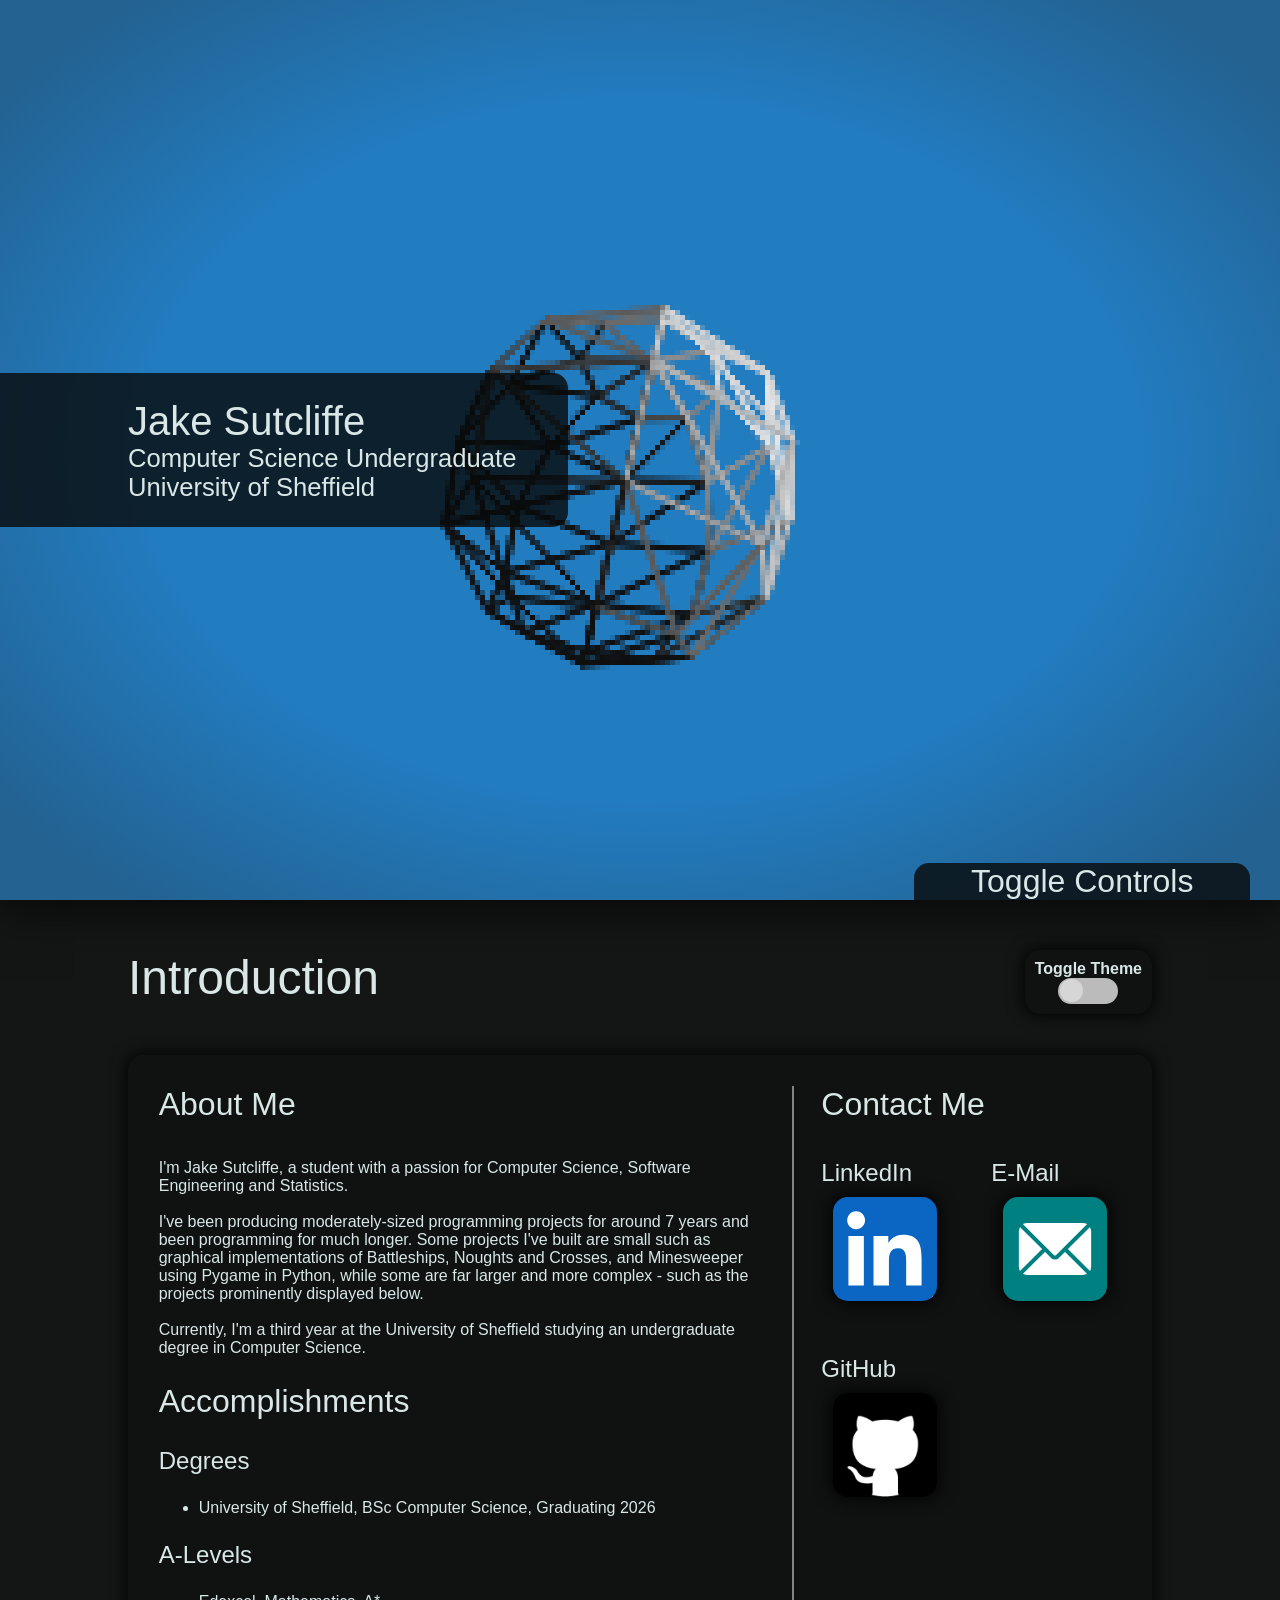
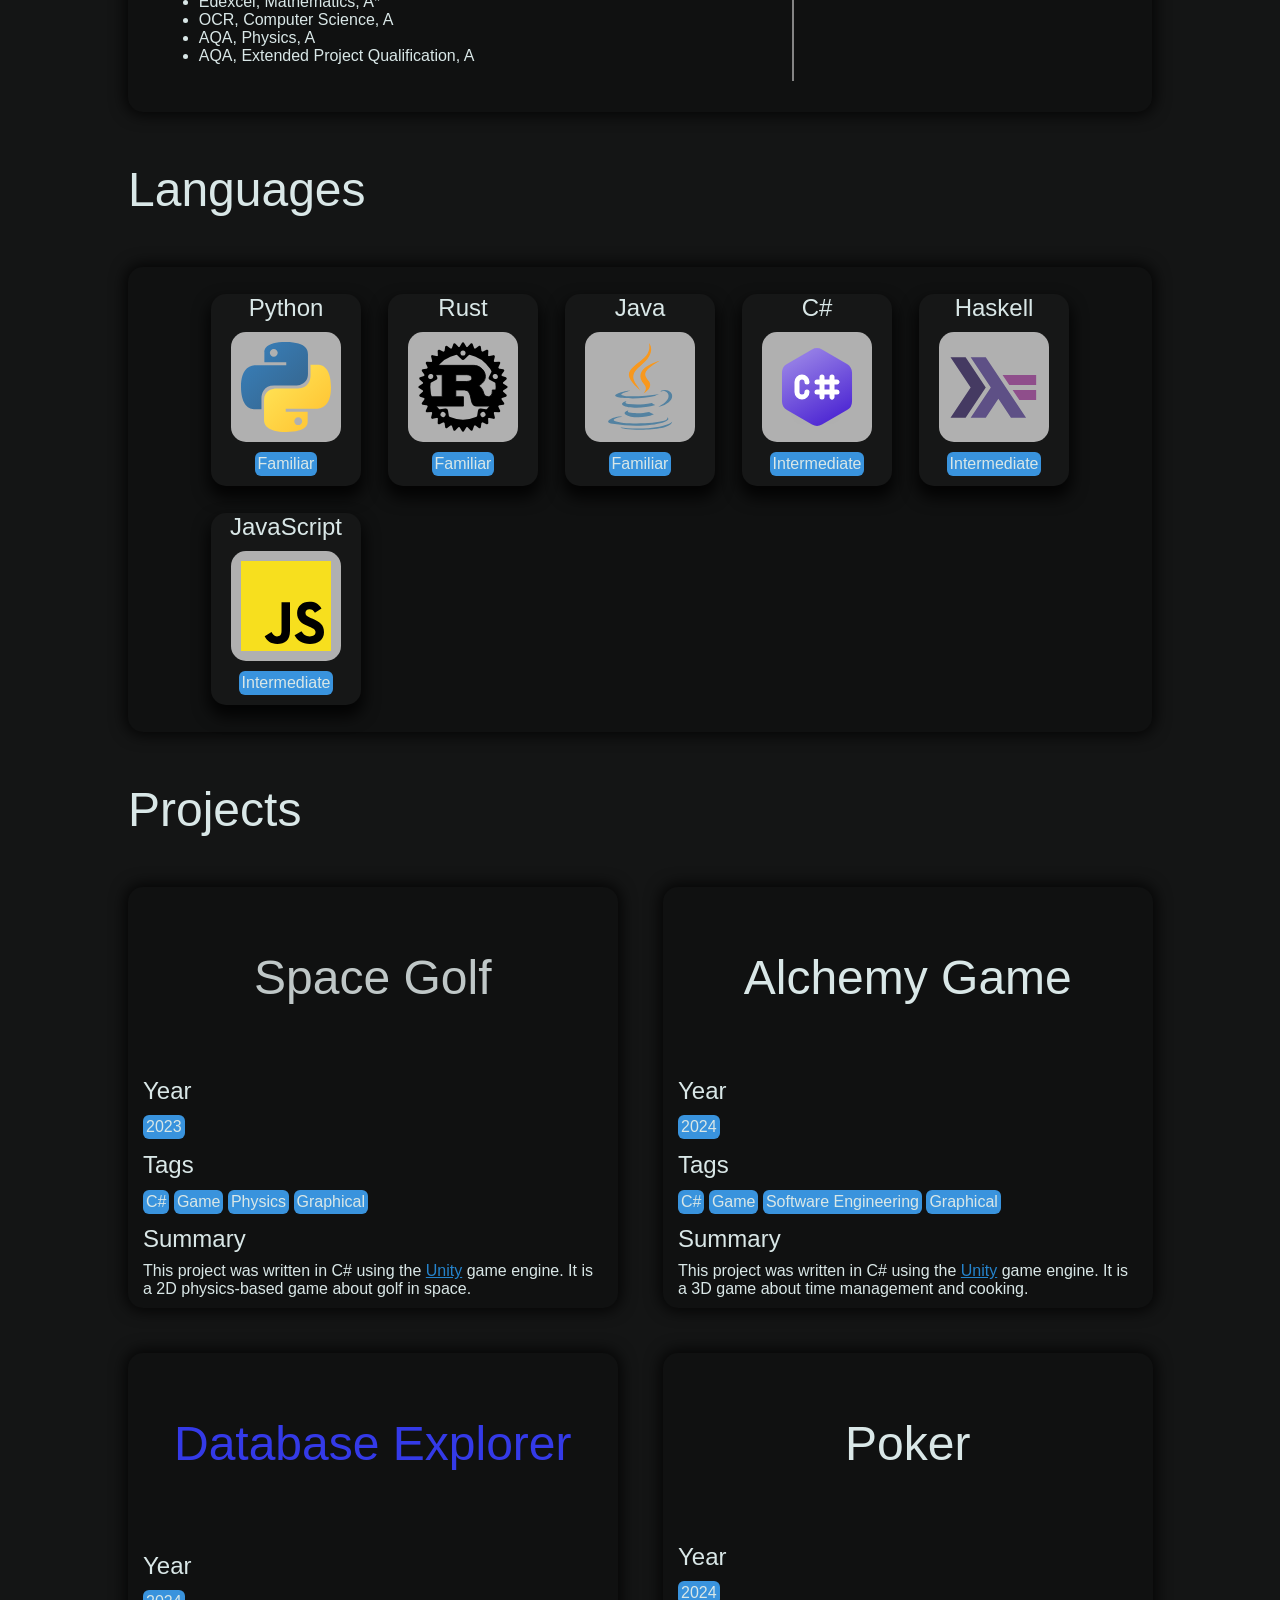
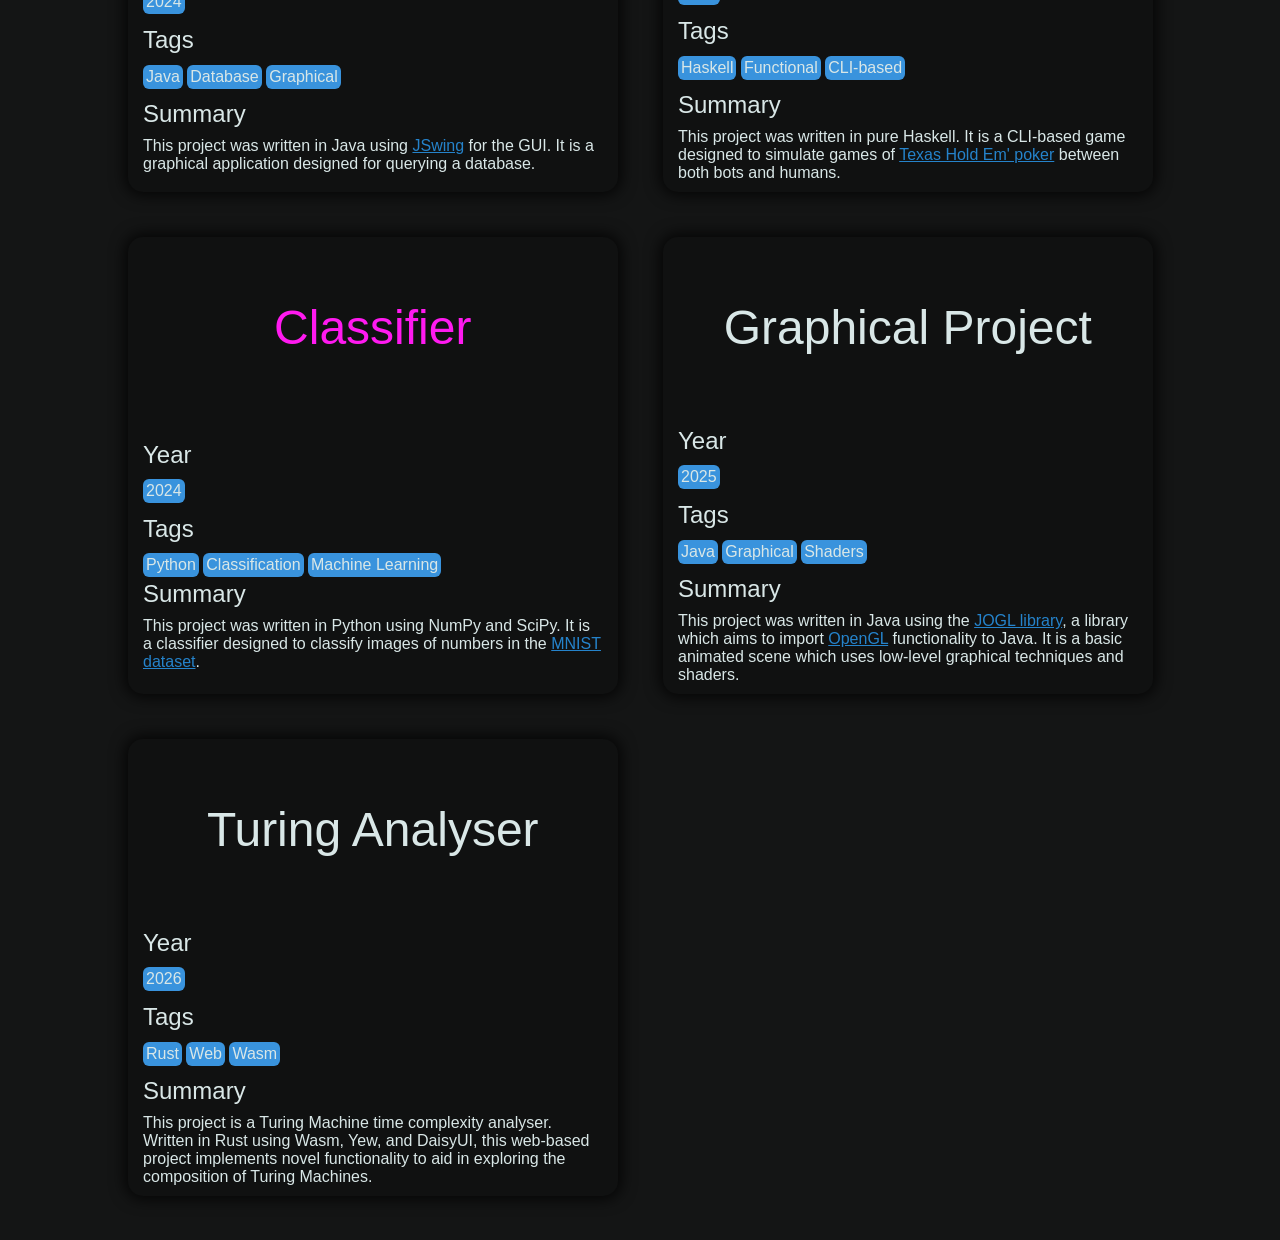
==== commit cb581655: "minor ux improvements" ====
--- a/index.html
+++ b/index.html
@@ -205,7 +205,7 @@
                         </div>
                         <h3>Projects</h3>
                         <div>
-                            <a onclick="scrollToProject(4)">Classifier Project</a>
+                            <a onclick="clickProject(4)">Classifier Project</a>
                         </div>
                     </div>
                 </article>
@@ -227,7 +227,7 @@
                         </div>
                         <h3>Projects</h3>
                         <div>
-                            <a onclick="scrollToProject(6)">Turing Analyser</a>
+                            <a onclick="clickProject(6)">Turing Analyser</a>
                         </div>
                     </div>
                 </article>
@@ -249,8 +249,8 @@
                         </div>
                         <h3>Projects</h3>
                         <div>
-                            <a onclick="scrollToProject(2)">Database Explorer</a><br>
-                            <a onclick="scrollToProject(5)">Graphical Project</a>
+                            <a onclick="clickProject(2)">Database Explorer</a><br>
+                            <a onclick="clickProject(5)">Graphical Project</a>
                         </div>
                     </div>
                 </article>
@@ -272,8 +272,8 @@
                         </div>
                         <h3>Projects</h3>
                         <div>
-                            <a onclick="scrollToProject(0)">Space Golf</a><br>
-                            <a onclick="scrollToProject(1)">Alchemy Game</a>
+                            <a onclick="clickProject(0)">Space Golf</a><br>
+                            <a onclick="clickProject(1)">Alchemy Game</a>
                         </div>
                     </div>
                 </article>
@@ -295,7 +295,7 @@
                         </div>
                         <h3>Projects</h3>
                         <div>
-                            <a onclick="scrollToProject(3)">Poker Project</a>
+                            <a onclick="clickProject(3)">Poker Project</a>
                         </div>
                     </div>
                 </article>
@@ -707,7 +707,7 @@
                     </div>
                 </article>
 
-                <article class="project-article" data-video="QEAY7h3PNQs">
+                <article class="project-article">
                     <div class="project-parallax tm-analyser">
                         <h3>
                             Turing Analyser
--- a/CSS/style.css
+++ b/CSS/style.css
@@ -733,6 +733,10 @@
     background-image: url("../Content/classifiersplash.png");
 }
 
+.tm-analyser {
+    color: #d9e7e7;
+}
+
 .tm-analyser::before {
     background-image: url("../Content/tmanalyser.png");
 }
@@ -802,10 +806,10 @@
     cursor: pointer;
     width: 100%;
     transition: 
-        transform 0.3s ease-out,
-        box-shadow 0.3s linear,
-        rotate 0.3s ease,
-        max-height 0.5s ease-in-out;
+        transform 0.2s ease-out,
+        box-shadow 0.2s linear,
+        rotate 0.2s ease,
+        max-height 0.3s ease-in-out;
 
     -webkit-box-shadow: 0px 0px var(--box-shadow-radius) var(--box-shadow-size) var(--box-shadow-colour);
     -moz-box-shadow: 0px 0px var(--box-shadow-radius) var(--box-shadow-size) var(--box-shadow-colour);
@@ -846,7 +850,7 @@
 }
 
 .project-article.active-state .content-expanded {
-    transition: max-height 0.7s ease, opacity 0.5s ease 0.2s;
+    transition: max-height 0.3s ease, opacity 0.5s ease 0.2s;
 }
 
 .project-parallax h3 {
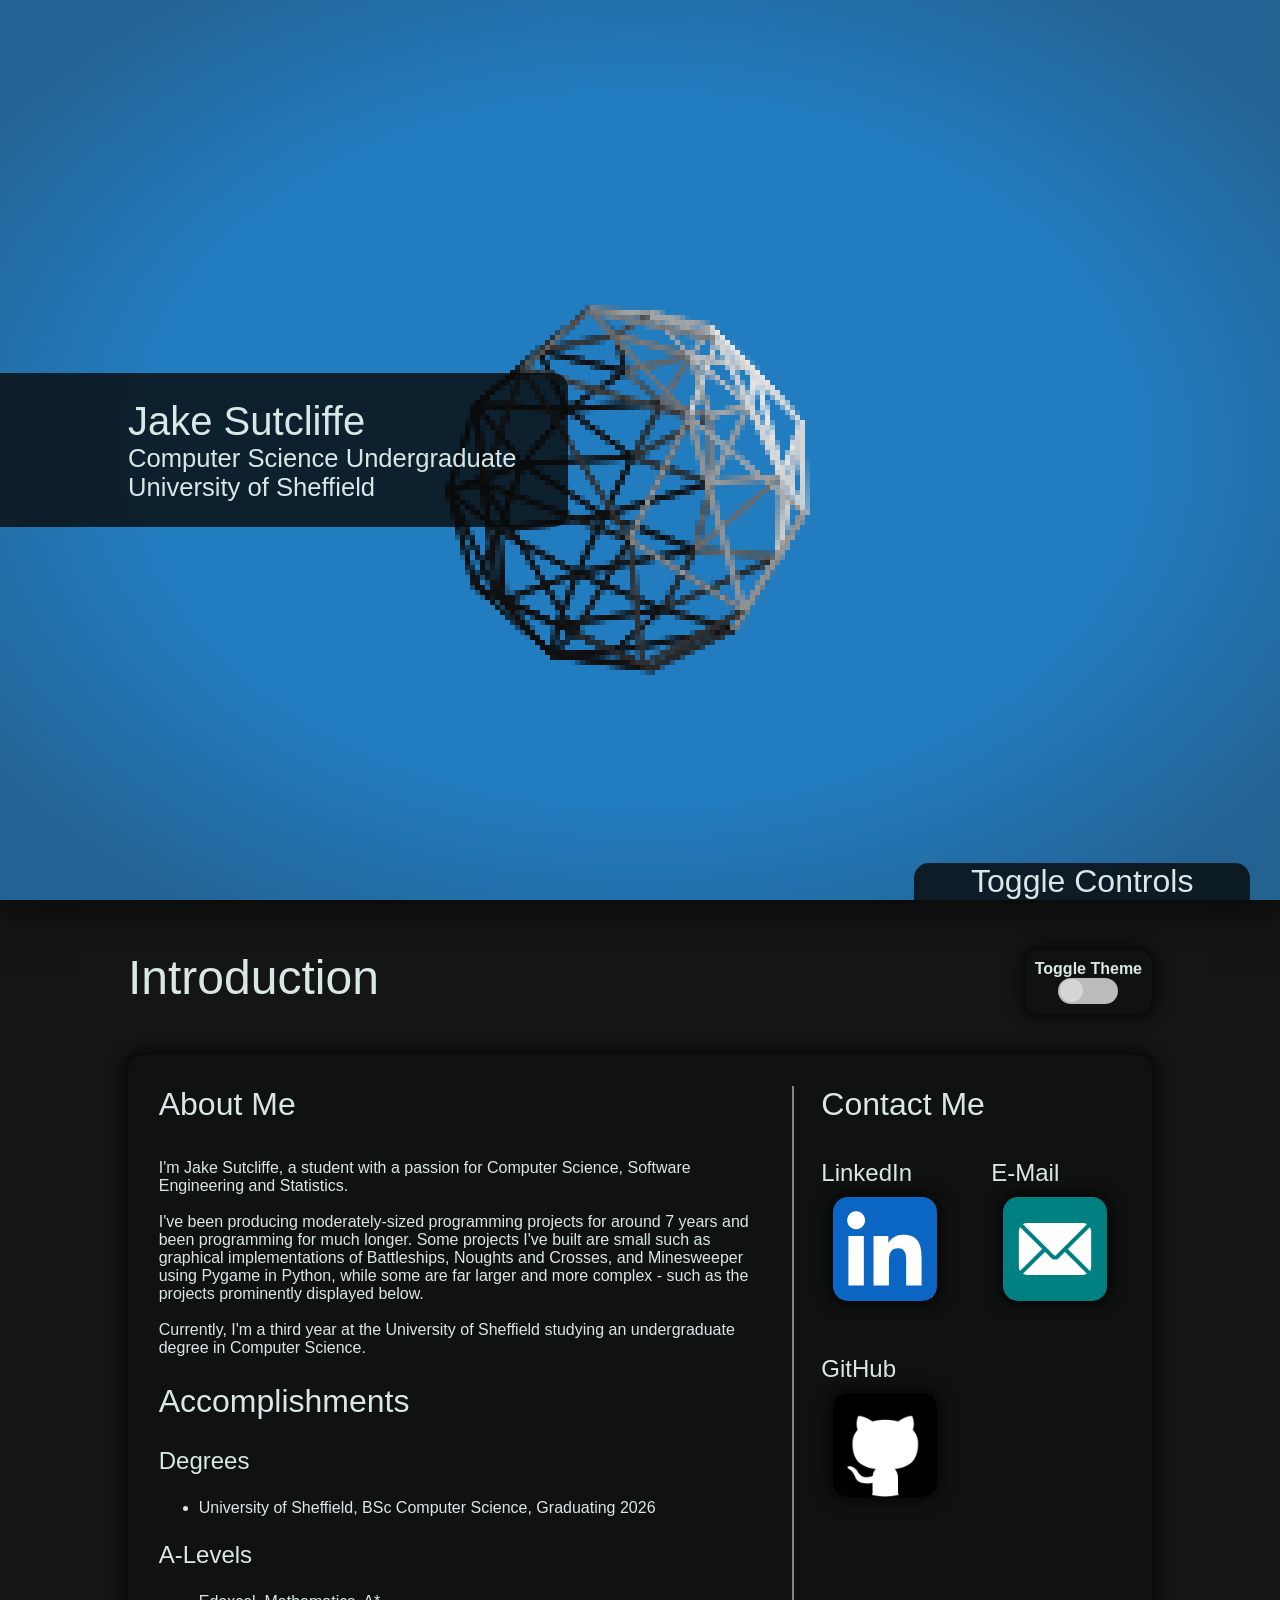
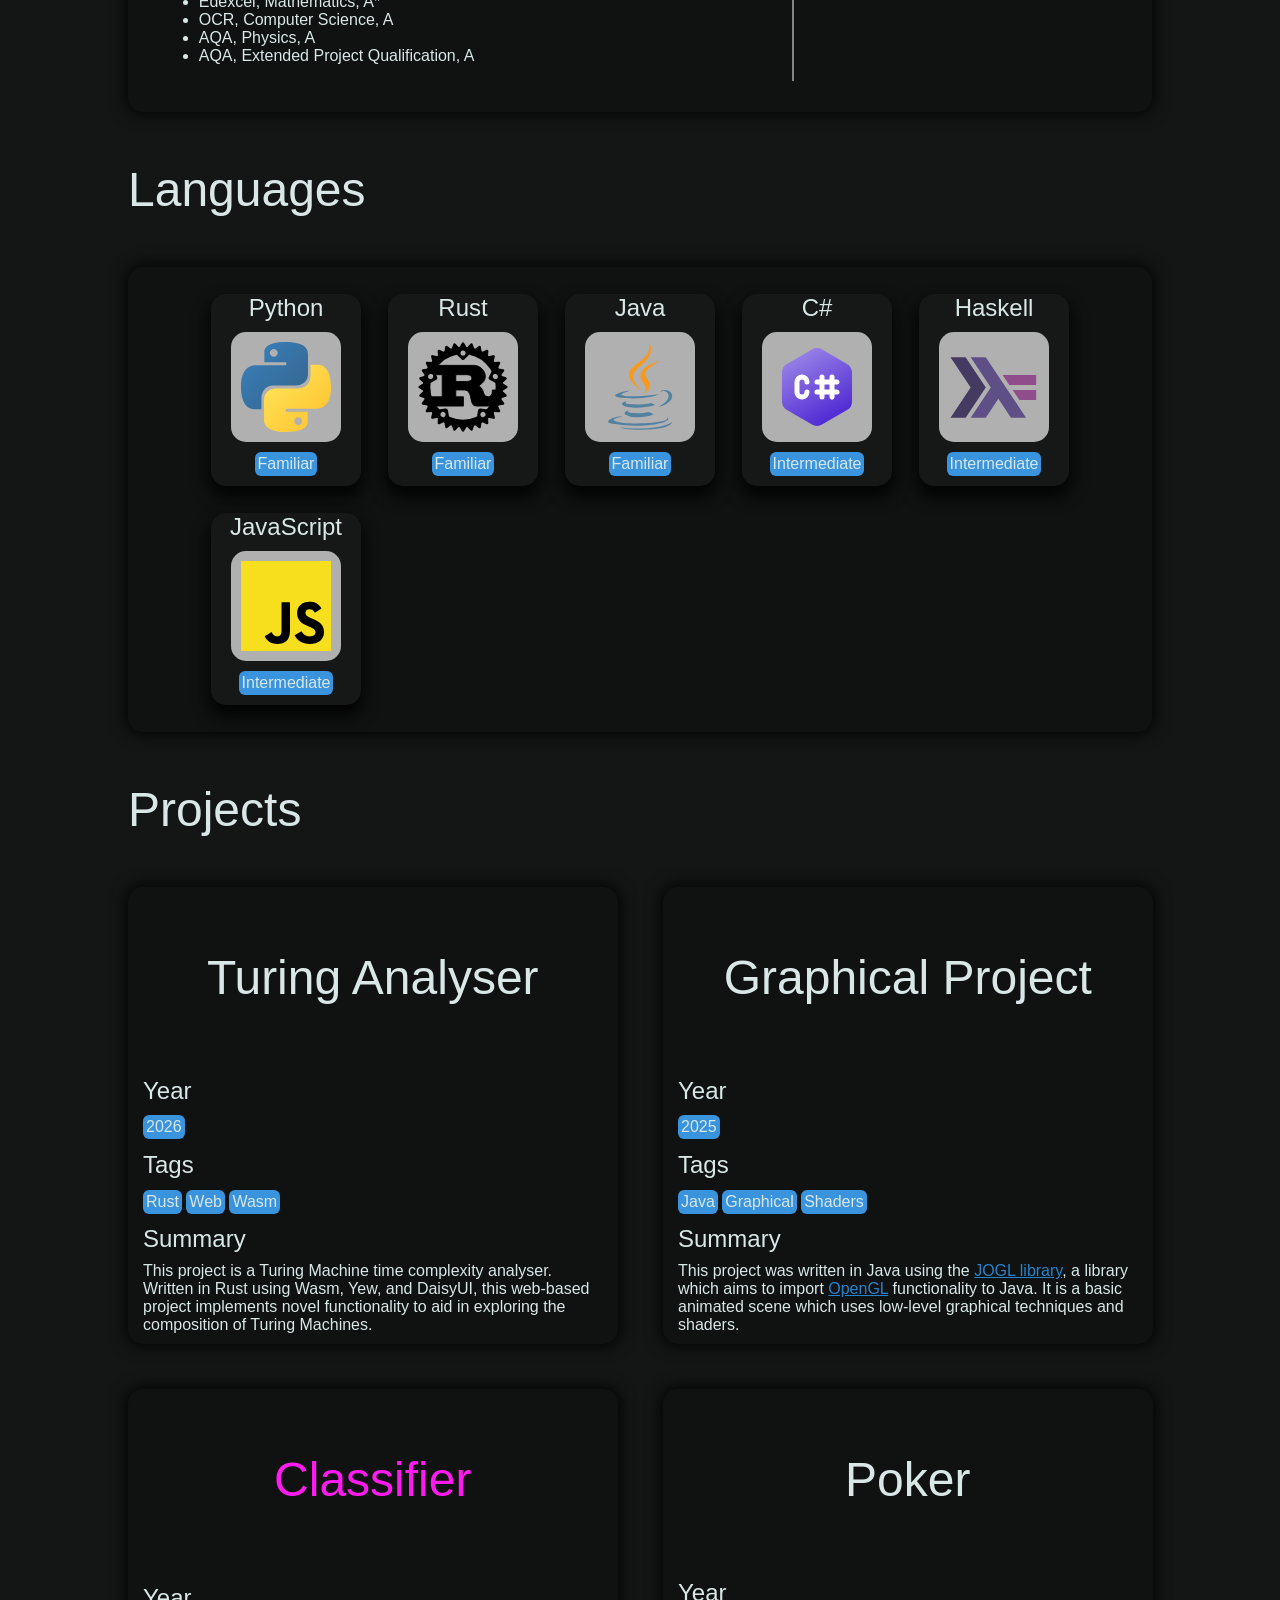
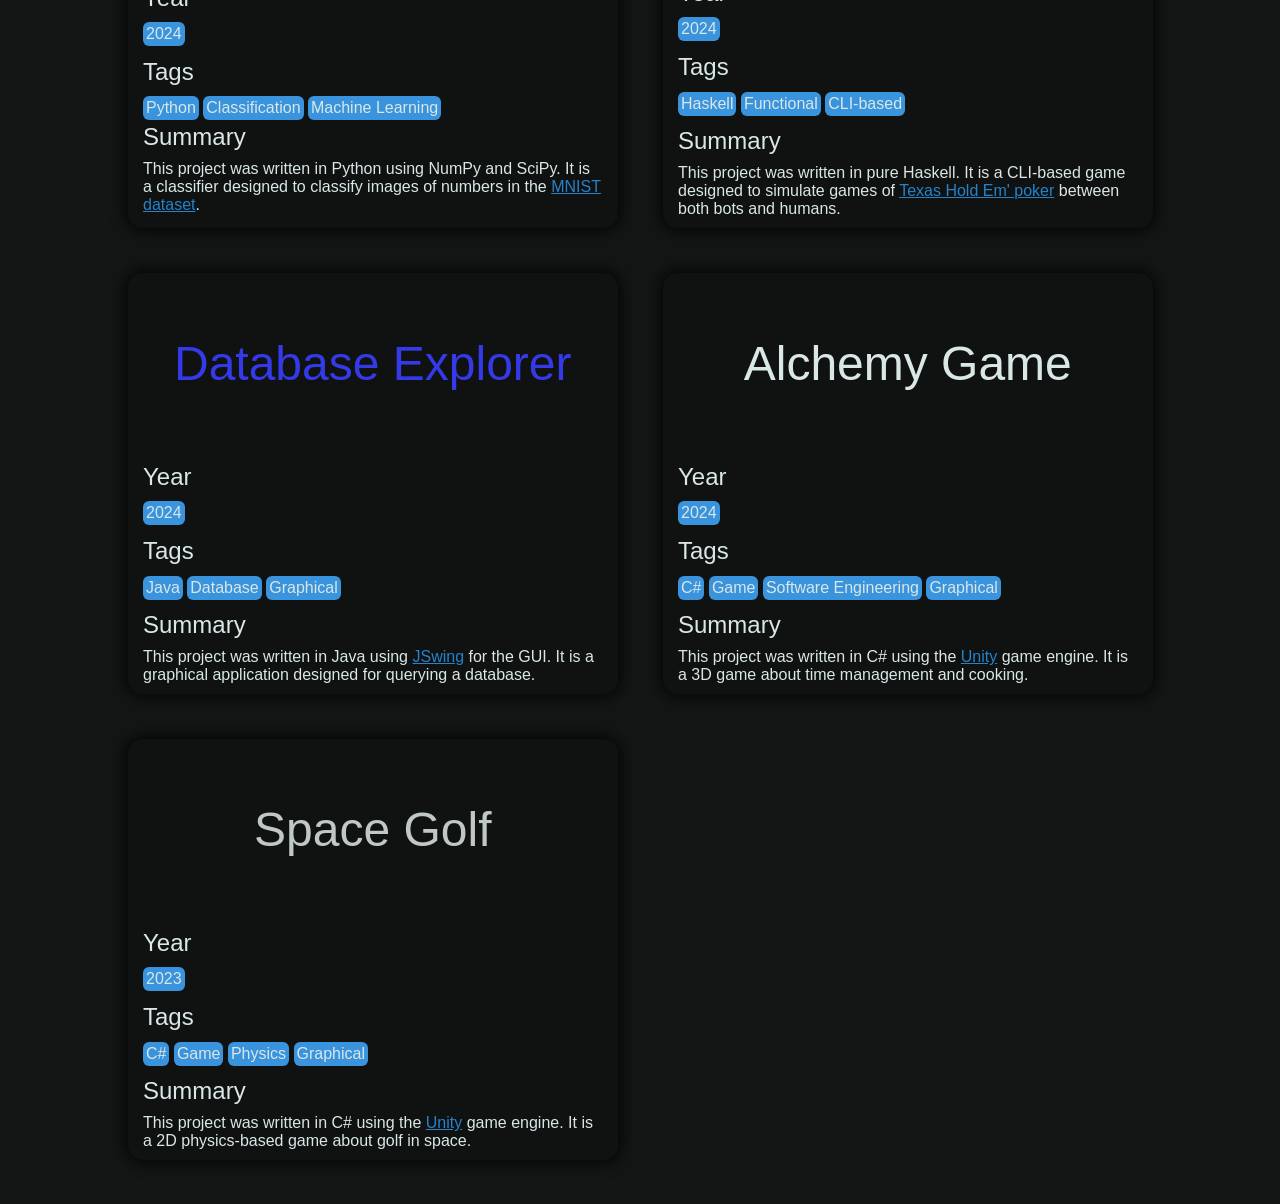
==== commit 33cbb9b8: "reversed project ordering" ====
--- a/index.html
+++ b/index.html
@@ -330,311 +330,70 @@
 
             <div class="js-enabled">
             <div class="project-container">
-
-                <article class="project-article" data-video="asR_lXg8EYc">
-                    <div class="project-parallax spacegolf">
+                <article class="project-article">
+                    <div class="project-parallax tm-analyser">
                         <h3>
-                            Space Golf
+                            Turing Analyser
                         </h3>
                     </div>
 
                     <div class="info">
                         <div class="content-summary">
                             <h3 class="nopad">Year</h3><hr class="tagbreak">
-                            <span class="info-tag">2023</span><hr class="tagbreak">
+                            <span class="info-tag">2026</span><hr class="tagbreak">
 
                             <h3 class="nopad">Tags</h3><hr class="tagbreak">
-                            <span class="info-tag">C#</span> <span class="info-tag">Game</span> <span class="info-tag">Physics</span> <span class="info-tag">Graphical</span><hr class="tagbreak">
+                            <span class="info-tag">Rust</span> <span class="info-tag">Web</span> <span class="info-tag">Wasm</span><hr class="tagbreak">
 
                             <h3 class="nopad">Summary</h3><hr class="tagbreak">
-                            This project was written in C# using the <a href=https://en.wikipedia.org/wiki/Unity_(game_engine)>Unity</a> game engine. It is a 2D physics-based game about golf in space.
+                            This project is a Turing Machine time complexity analyser. Written in Rust using Wasm, Yew, and DaisyUI, 
+                            this web-based project implements novel functionality to aid in exploring the composition of Turing Machines.
                         </div>
                         <div class="content-expanded">
                             <div class="expanded-text">
                                 <h3>Information</h3>
 
-                                This project was built over 3 months as the coursework submission for the Computer Science A-Level Coursework. This project was developed in the Unity game engine using C#. 
-                                
+                                This is a web-based project built in Rust, designed to analyse the time complexity of a given <a href="https://en.wikipedia.org/wiki/Turing_machine">Turing Machine</a>, returning a <a href="https://en.wikipedia.org/wiki/Big_O_notation">Big-O notation</a> estimation from empirical dynamic runtime analysis 
+                                utilising <a href="https://en.wikipedia.org/wiki/Genetic_algorithm">genetic algorithm</a>-based and a uniquely extended grammar-based <a href="https://en.wikipedia.org/wiki/Fuzzing">fuzzing</a> approach.
+                                <br><br>
+                                <a href="https://tur.synclyte.online">This project is available here</a>
+
                                 <h3>Concept and Features</h3>
 
-                                In this game, players must hit a golf ball to a flag as fast as possible and in as few swings as possible, utilising gravity to do so.
-                                <br><br>
-                                To aid a user in achieving this, they are provided a swing, executed through clicking and dragging on the screen, with a greater displacement magnitude corresponding to 
-                                a higher power swing. Additionally, users are able to correct their trajectory using an additional mid-air velocity boost to improve ease of use.
-                                <br><br>
-                                The game features 7 levels, allowing users to play in singleplayer or turn-based local multiplayer.
+                                Turing Machines are an abstract model of computation, popular in automata theory for their simplicity and computational equivalence to modern computers. This popularity has brought a 
+                                significant number of Turing Machine simulators, designed to assist students in understanding their workings and importance. Broadly, existing simulators implement minimal functionality, 
+                                missing various features a student may find useful in aiding understanding. This project implements one such feature, through bridging the comprehension gap between Turing Machines and 
+                                contemporary computer programs through implementing time complexity estimation. This serves to both guide the production of such machines alongside providing a metric to liken their execution 
+                                to prior taught algorithms.
+                                <br><br>
+                                This is achieved through the use dynamic runtime analysis, through two methods: genetic algorithms and grammar-based fuzzing. These dynamically produce inputs for the Turing Machine over various 
+                                input sizes, which are subsequently executed to produce a list of inputs and their respective runtimes, allowing for estimation of runtime. Uniquely, the approach used for grammar-based fuzzing 
+                                implements variables within repetition ranges, integrating context awareness, increasing its capabilities beyond those of standard fuzzers. This allows much better exploration of Turing Machines 
+                                through partially bypassing the limitations of prior solutions.
+                                <br><br>
+                                These results are then provided to the Wasm/Yew Rust frontend and plotted using JavaScript, resulting in clear and concise graphs breaking down runtimes, estimations, and state visits for all states 
+                                over all runtimes. This provides the information required to better allow users to understand Turing Machines.
 
                                 <h3>Challenges</h3>
 
-                                This project was produced rapidly and without extensive planning, iteratively adding features as they were required. This led to the project quickly accruing extensive technical debt as components were 
-                                naively appended to the project without consideration of future features. This led to a highly coupled prototype which proved extremely brittle to modification, highlighting the necessity of a modular 
-                                approach. Subsequent rewriting and refactoring of prior code taught me the importance of planning and code modularity.
-                                <br><br>
-                                Additionally, being the first highly visual project worked on, this required exploration of UI/UX design. Without a background or prior interest in graphical design, this proved difficult to perform eloquently. 
-                                Despite this, this served as an invaluable introduction to design and inspired changes future approaches to interface production. 
-                                
+                                This project implements a multi-level lexer, including support for both input grammars and mathematical expressions within contained ranges, alongside variables within ranges. The greatest challenge faced 
+                                was the implementation of variable-based grammatical fuzzing, requiring extensive research into relevant algorithms and implementation planning. This was a complex challenge, requiring a combination 
+                                of previously unknown algorithms to reach a working and highly performant solution.
+                                <br><br>
+                                Additionally, this project was built on existing work, necessitating reading documentation and understanding the previously built solution and component interaction to meaningfully proceed. This 
+                                was the first major project constructed in this way, and taught the necessity of producing and reading high-quality documentation to understand prior work. 
+
                                 <h3>Skills Developed</h3>
 
-                                <span class="info-tag">C#</span> <span class="info-tag">Unity</span> <span class="info-tag">Software Development</span> <span class="info-tag">UX/UI design</span>
-                            </div>
-                            <div class="dynamic-separator"></div>
-                            <div>
-                                <h3>Demo</h3>
-                                <div class="project-video"></div>
-                            </div>
-                        </div>
-                    </div>
-                </article>
-
-                <article class="project-article" data-video="u29MLNapuhQ">
-                    <div class="project-parallax alchemygame">
-                        <h3>
-                            Alchemy Game
-                        </h3>
-                    </div>
-
-                    <div class="info">
-                        <div class="content-summary">
-                            <h3 class="nopad">Year</h3><hr class="tagbreak">
-                            <span class="info-tag">2024</span><hr class="tagbreak">
-
-                            <h3 class="nopad">Tags</h3><hr class="tagbreak">
-                            <span class="info-tag">C#</span> <span class="info-tag">Game</span> <span class="info-tag">Software Engineering</span> <span class="info-tag">Graphical</span><hr class="tagbreak">
-
-                            <h3 class="nopad">Summary</h3><hr class="tagbreak">
-                            This project was written in C# using the <a href=https://en.wikipedia.org/wiki/Unity_(game_engine)>Unity</a> game engine. It is a 3D game about time management and cooking.
-                        </div>
-                        <div class="content-expanded">
-                            <div class="expanded-text">
-                                <h3>Information</h3>
-
-                                This project was created over the span of two weeks as part of a "game jam" - a time-limited development event wherein participants are required to
-                                to produce a video game following a provided theme. Participants may enter alone or as a group; this project was built with one other developer.
-                                <br><br>
-                                This project is heavily graphics focused by design, necessitating the use of graphical design software. To this end, Blender was used to produce basic untextured 3D models for use 
-                                as game assets, using the Unity game engine to provide implementations for rendering and physics. Written in C#, this project implements a cooking game based on receiving and fulfilling orders  
-                                through producing potions.
-
-                                <h3>Concept and Features</h3>
-
-                                In this game, players must rush to complete increasingly difficult procedurally generated orders of potions as fast as possible, by processing ingredients and adding them to a cauldron.
-                                <br><br>
-                                To allow players to do this, they are able to move around a 3D space and pick up ingredients to be processed or used in a cauldron.
-                                <br><br>
-                                To generate orders, potions are created with given recipes. Difficulty and time given are then dynamically assigned based on a number of factors. If the difficulty of a given potion fits within a
-                                certain threshold, the potion is eligible to be chosen as the next order.
-                                <br><br>
-                                To make the cauldron functional, all potions are represented as a subset of a central volume. To make a potion, ingredients - which function as vectors, must be added to move the cauldron's position
-                                to reach a position within the desired potion volume. To aid in this, players are given recipes corresponding to this position but are able to find their own, more efficient recipes.
-
-                                <h3>Challenges</h3>
-
-                                The main challenge associated with this project was precise co-ordination. Constant communication was required to develop features under intense time pressure while simulaneously learning 3D modelling and planning systems. 
-                                Co-ordination was handled through scheduled meetings and burndown charts to track remaining features. This ensured that important features were given higher priority such that a functional prototype could be designed within the two week time limit. 
-                                <br><br>
-                                This approach was largely successful, resulting in a functional and playable prototype designed within two weeks, through careful management of scope.
-
-                                <h3>Skills Developed</h3>
-
-                                <span class="info-tag">C#</span> <span class="info-tag">Unity</span> <span class="info-tag">Software Engineering</span> <span class="info-tag">3D Modelling</span>
-                            </div>
-                            <div class="dynamic-separator"></div>
-                            <div>
-                                <h3>Demo</h3>
-                                <div class="project-video"></div>
-                            </div>
-                        </div>
-                    </div>
-                </article>
-
-                <article class="project-article" data-video="bicAS14-vLk">
-                    <div class="project-parallax dbexplorer">
-                        <h3 class="inverse-colour">
-                            Database Explorer
-                        </h3>
-                    </div>
-
-                    <div class="info">
-                        <div class="content-summary">
-                            <h3 class="nopad">Year</h3><hr class="tagbreak">
-                            <span class="info-tag">2024</span><hr class="tagbreak">
-
-                            <h3 class="nopad">Tags</h3><hr class="tagbreak">
-                            <span class="info-tag">Java</span> <span class="info-tag">Database</span> <span class="info-tag">Graphical</span><hr class="tagbreak">
-
-                            <h3 class="nopad">Summary</h3><hr class="tagbreak">
-                            This project was written in Java using <a href=https://en.wikipedia.org/wiki/Swing_(Java)>JSwing</a> for the GUI. It is a graphical application designed for querying a database.
-                        </div>
-                        <div class="content-expanded">
-                            <div class="expanded-text">
-                                <h3>Information</h3>
-
-                                This project was created in around two weeks, produced in Java using the JSwing library. This project implements an SQL-like syntax for searching a given database, through exploring the fundamental 
-                                concepts behind interpreted languages. This involved producing a basic lexer in Java to parse and combine queries using logical operators.
-
-                                <h3>Concept and Features</h3>
-
-                                This project formats and searches a database. To do this, an SQL-like query language was written supporting the use of various tokens. These include mathematical operators (&lt, &lt=, ==, &gt, &gt=),
-                                comparative string operators (begins, contains, equals), and logical operators (AND, OR, XOR, NAND, NOR, XNOR) and brackets to connect subqueries, alongside the NOT operator to invert a subquery.
-                                <br><br>
-                                To format the database, the database is scanned as it is read and data types are categorised as either numeric or a string (based on whether entries can be parsed as a float),
-                                and either filterable or non-filterable (based on how many unique entries there are). This is used to generate filters and choose the correct type of operator for the input given.
-                                <br><br>
-                                The language also supports the selection of any number of valid database data types in its arguments alongside the use of the wildcard (*) to select all data types. These can be chained in any order.
-                                <br><br>
-                                Alongside this, I built a class to combine any two given databases by a common type - the demo for this project uses a modified version of the publically availible IMDB database, having combined the
-                                ratings and basic databases.
-
-                                <h3>Challenges</h3>
-
-                                The most significant challenge of producing this project was in UI design. JSwing requires a heavily nested approach to UI design, which through the verbosity of Java can quickly 
-                                become complex and obfuscate prior UI component function. This required a better approach to code structure and a modification to naming conventions to reduce variable ambiguity, thereby teaching 
-                                their importance.
-                                <br><br>
-                                The other major challenges was in producing the query parser and the necessary classes to flexibly and dynamically support query parsing. Setting up these classes was relatively complex
-                                compared to many of the projects previously completed, and represented the first time modularity was heavily considered as a design component.
-
-                                <h3>Skills Developed</h3>
-
-                                <span class="info-tag">Java</span> <span class="info-tag">Software Development</span>
-                            </div>
-                            <div class="dynamic-separator"></div>
-                            <div>
-                                <h3>Demo</h3>
-                                <div class="project-video"></div>
-                            </div>
-                        </div>
-                    </div>
-                </article>
-
-                <article class="project-article" data-video="bYqru-7I91M">
-                    <div class="project-parallax poker">
-                        <h3>
-                            Poker
-                        </h3>
-                    </div>
-
-                    <div class="info">
-                        <div class="content-summary">
-                            <h3 class="nopad">Year</h3><hr class="tagbreak">
-                            <span class="info-tag">2024</span><hr class="tagbreak">
-
-                            <h3 class="nopad">Tags</h3><hr class="tagbreak">
-                            <span class="info-tag">Haskell</span> <span class="info-tag">Functional</span> <span class="info-tag">CLI-based</span><hr class="tagbreak">
-
-                            <h3 class="nopad">Summary</h3><hr class="tagbreak">
-                            This project was written in pure Haskell. It is a CLI-based game designed to simulate games of <a href=https://en.wikipedia.org/wiki/Texas_hold_%27em>Texas Hold Em' poker</a> between both bots and humans.
-                        </div>
-                        <div class="content-expanded">
-                            <div class="expanded-text">
-                                <h3>Information</h3>
-
-                                This project was created over around three weeks, and is a recreation of Texas Hold Em' poker, complete with support for AI bots and Jokers.
-                                <br><br>
-                                This project was produced using an entirely new programming paradigm - functional programming. Haskell is a purely functional language and thus works very differently from the procedural and 
-                                object-oriented programming languages previously used.
-
-                                <h3>Concept and Features</h3>
-
-                                This game is a recreation of <a href="https://en.wikipedia.org/wiki/Texas_hold_%27em" target="_blank">Texas Hold Em' poker</a>, a popular card game.
-                                <br><br>
-                                This version allows for human players to play alongside bots, which use a variety of basic strategies - of which there are 4 implemented.
-                                <ul>
-                                    <li>A random AI, which makes moves entirely based on chance without considering the game state.</li>
-                                    <li>A passive AI, an extension of the random AI with more passive tunings, which moves based on the current bet amount.</li>
-                                    <li>An aggressive AI, an extension of the random AI with more aggressive tunings, which moves based on its chip advantage.</li>
-                                    <li>A smart AI, which uses a complex function to evaluate its hand and how it should fare relatively, alongside a fuzzy logic-based decision tree to decide whether a bet is worth taking.</li>
-                                </ul>
-                                Additionally, Jokers were implemented as wildcards. Any number can be added to the deck, and will always produce the best possible result.
-
-                                <h3>Challenges</h3>
-
-                                This project necessitated learning an entierely new programming paradigm. Haskell, amongst many functional programming languages enforces a few strange practises, the most striking of which being
-                                the inherent limitation on the length of a function. The lack of a true for or while loop in the language forces a recursive solution to most problems, necessitating restructuring logic.
-                                <br><br>
-                                Other major complications included implementing an initially unplanned feature - Jokers. The addition of Jokers required a rewrite of all functions related to checking hand strength and getting a
-                                certain hand type. These rewrites typically significantly increased complexity as the logic to always get a Joker in the correct place is sometimes quite complex. One notably complex example was
-                                checking for straights, which Jokers must always both attempt to complete and find the best available straight.
-                                <br><br>
-                                Finally, the last major challenge was debugging. Haskell is a pure functional programming language and evaluates expressions lazily; values are not calculated
-                                until they are required elsewhere in the program. This can greatly increase the difficulty of debugging, as the debug trace will not be evaluated unless the expression itself is, making debug
-                                behaviour somewhat unpredictable through causing infections to propagate unexpectedly far away. 
-
-                                <h3>Skills Developed</h3>
-
-                                <span class="info-tag">Haskell</span> <span class="info-tag">Software Development</span> <span class="info-tag">Functional Programming</span>
-                            </div>
-                            <div class="dynamic-separator"></div>
-                            <div>
-                                <h3>Demo</h3>
-                                <div class="project-video"></div>
-                            </div>
-                        </div>
-                    </div>
-                </article>
-
-                <article class="project-article">
-                    <div class="project-parallax classifier">
-                        <h3>
-                            Classifier
-                        </h3>
-                    </div>
-
-                    <div class="info">
-                        <div class="content-summary">
-                            <h3 class="nopad">Year</h3><hr class="tagbreak">
-                            <span class="info-tag">2024</span><hr class="tagbreak">
-
-                            <h3 class="nopad">Tags</h3><hr class="tagbreak">
-                            <span class="info-tag">Python</span> <span class="info-tag">Classification</span> <span class="info-tag">Machine Learning</span>
-
-                            <h3 class="nopad">Summary</h3><hr class="tagbreak">
-                            This project was written in Python using NumPy and SciPy. It is a classifier designed to classify images of numbers in the <a href="https://en.wikipedia.org/wiki/MNIST_database">MNIST dataset</a>.
-                        </div>
-                        <div class="content-expanded">
-                            <div class="expanded-text">
-                                <h3>Information</h3>
-
-                                This project was created over a week, and is a classifier model built to identify the number represented by an image in the <a href="https://en.wikipedia.org/wiki/MNIST_database">MNIST dataset</a>.
-                                <br><br>
-                                Over the production of this project, I learned a large number of statistical techniques for classification, such as <a href="https://en.wikipedia.org/wiki/Linear_discriminant_analysis">LDA</a>,
-                                <a href="https://en.wikipedia.org/wiki/Principal_component_analysis">PCA</a>, <a href="https://en.wikipedia.org/wiki/Kullback%E2%80%93Leibler_divergence">KL divergence</a>, and
-                                <a href="https://en.wikipedia.org/wiki/K-nearest_neighbors_algorithm">k-NN classification</a>.
-
-                                <h3>Concept and Features</h3>
-
-                                This classifier was built for the MNIST database, a popular database for training and testing machine learning and classification systems due to its relatively large size (60,000 training images,
-                                10,000 testing images) and high data quality. It uses 28x28 greyscale images of numbers 0-9. I used 5,000 of these images with my classifier to increase speed.
-                                <br><br>
-                                My classifier was built to specifically identify noisy and masked MNIST data, and so features extensive dimensionality reduction - a technique used to simplify high-dimensional data, which in my case,
-                                after extensive parameter tuning, reduced the 784 parameters (28x28) down to 62 parameters. Because fewer, more important parameters are used, the system is much more resilient to noise, as noise typically
-                                has the greatest impact on empty pixels - which are usually unused as they are usually unimportant and portray little data, causing dimensionality reduction to discard them.
-                                <br><br>
-                                With my reduced parameters, I was able to achieve 95% accuracy on noisy data and 79% accuracy on masked data, which are relatively good results considering the reduced dataset that this model was trained
-                                on.
-
-                                <h3>Challenges</h3>
-
-                                This project necessitated learning a large amount of the mathematics used in image classification and translating it as efficiently as possible to Python. To help in handling large array, vector,
-                                and matrix operations, I learned the basics of NumPy, an efficient C-based Python library. Using the broadcasting feature of NumPy arrays allows functions to be quickly
-                                applied to all elements of an array, allowing for the model to be lazy-trained and classify 1,000 testing images within 5 seconds of it being run.
-                                <br><br>
-                                Additionally, there are many possible techniques for dimensionality reduction and classification, and it is hard to know which one is perfect for a given application. Initially, LDA - a technique used
-                                to reduce the dimensions of a dataset to a few dimensions which provide the most distinction between options - was used in conjunction with PCA, however this was found to reduce performance significantly,
-                                especially on masked data, and so was removed, leaving only PCA and KL divergence for dimensionality reduction. This amongst other techniques had to be gradually tweaked, such as classifier originally using
-                                Euclidean distance instead of cosine distance, which was also found to massively reduce performance on masked data.
-
-                                <h3>Skills Developed</h3>
-
-                                <span class="info-tag">Python</span> <span class="info-tag">Classification</span> <span class="info-tag">Statistics</span>
+                                <span class="info-tag">Rust</span> <span class="info-tag">JavaScript</span> <span class="info-tag">Web Development</span> <span class="info-tag">Software Engineering</span>
                             </div>
                             <div class="dynamic-separator"></div>
                             <div class="project-images">
                                 <h3>Examples</h3>
-                                <h4>Noisy Data</h4>
-                                <img src="Content/noisy.png" alt="Noisy number samples from the MNIST dataset">
-                                <h4>Masked Data</h4>
-                                <img src="Content/masked.png" alt="Masked number samples from the MNIST dataset">
+                                <h4>Genetic Algorithm</h4>
+                                <img src="Content/tmanalyser_ga.png" alt="Genetic algorithm-based analysis of unary subtraction">
+                                <h4>Grammar-based Fuzzing</h4>
+                                <img src="Content/tmanalyser_fuzz.png" alt="Grammar-based fuzzing analysis of unary subtraction">
                             </div>
                         </div>
                     </div>
@@ -708,69 +467,309 @@
                 </article>
 
                 <article class="project-article">
-                    <div class="project-parallax tm-analyser">
+                    <div class="project-parallax classifier">
                         <h3>
-                            Turing Analyser
+                            Classifier
                         </h3>
                     </div>
 
                     <div class="info">
                         <div class="content-summary">
                             <h3 class="nopad">Year</h3><hr class="tagbreak">
-                            <span class="info-tag">2026</span><hr class="tagbreak">
+                            <span class="info-tag">2024</span><hr class="tagbreak">
 
                             <h3 class="nopad">Tags</h3><hr class="tagbreak">
-                            <span class="info-tag">Rust</span> <span class="info-tag">Web</span> <span class="info-tag">Wasm</span><hr class="tagbreak">
+                            <span class="info-tag">Python</span> <span class="info-tag">Classification</span> <span class="info-tag">Machine Learning</span>
 
                             <h3 class="nopad">Summary</h3><hr class="tagbreak">
-                            This project is a Turing Machine time complexity analyser. Written in Rust using Wasm, Yew, and DaisyUI, 
-                            this web-based project implements novel functionality to aid in exploring the composition of Turing Machines.
+                            This project was written in Python using NumPy and SciPy. It is a classifier designed to classify images of numbers in the <a href="https://en.wikipedia.org/wiki/MNIST_database">MNIST dataset</a>.
                         </div>
                         <div class="content-expanded">
                             <div class="expanded-text">
                                 <h3>Information</h3>
 
-                                This is a web-based project built in Rust, designed to analyse the time complexity of a given <a href="https://en.wikipedia.org/wiki/Turing_machine">Turing Machine</a>, returning a <a href="https://en.wikipedia.org/wiki/Big_O_notation">Big-O notation</a> estimation from empirical dynamic runtime analysis 
-                                utilising <a href="https://en.wikipedia.org/wiki/Genetic_algorithm">genetic algorithm</a>-based and a uniquely extended grammar-based <a href="https://en.wikipedia.org/wiki/Fuzzing">fuzzing</a> approach.
-                                <br><br>
-                                <a href="https://tur.synclyte.online">This project is available here</a>
+                                This project was created over a week, and is a classifier model built to identify the number represented by an image in the <a href="https://en.wikipedia.org/wiki/MNIST_database">MNIST dataset</a>.
+                                <br><br>
+                                Over the production of this project, I learned a large number of statistical techniques for classification, such as <a href="https://en.wikipedia.org/wiki/Linear_discriminant_analysis">LDA</a>,
+                                <a href="https://en.wikipedia.org/wiki/Principal_component_analysis">PCA</a>, <a href="https://en.wikipedia.org/wiki/Kullback%E2%80%93Leibler_divergence">KL divergence</a>, and
+                                <a href="https://en.wikipedia.org/wiki/K-nearest_neighbors_algorithm">k-NN classification</a>.
 
                                 <h3>Concept and Features</h3>
 
-                                Turing Machines are an abstract model of computation, popular in automata theory for their simplicity and computational equivalence to modern computers. This popularity has brought a 
-                                significant number of Turing Machine simulators, designed to assist students in understanding their workings and importance. Broadly, existing simulators implement minimal functionality, 
-                                missing various features a student may find useful in aiding understanding. This project implements one such feature, through bridging the comprehension gap between Turing Machines and 
-                                contemporary computer programs through implementing time complexity estimation. This serves to both guide the production of such machines alongside providing a metric to liken their execution 
-                                to prior taught algorithms.
-                                <br><br>
-                                This is achieved through the use dynamic runtime analysis, through two methods: genetic algorithms and grammar-based fuzzing. These dynamically produce inputs for the Turing Machine over various 
-                                input sizes, which are subsequently executed to produce a list of inputs and their respective runtimes, allowing for estimation of runtime. Uniquely, the approach used for grammar-based fuzzing 
-                                implements variables within repetition ranges, integrating context awareness, increasing its capabilities beyond those of standard fuzzers. This allows much better exploration of Turing Machines 
-                                through partially bypassing the limitations of prior solutions.
-                                <br><br>
-                                These results are then provided to the Wasm/Yew Rust frontend and plotted using JavaScript, resulting in clear and concise graphs breaking down runtimes, estimations, and state visits for all states 
-                                over all runtimes. This provides the information required to better allow users to understand Turing Machines.
+                                This classifier was built for the MNIST database, a popular database for training and testing machine learning and classification systems due to its relatively large size (60,000 training images,
+                                10,000 testing images) and high data quality. It uses 28x28 greyscale images of numbers 0-9. I used 5,000 of these images with my classifier to increase speed.
+                                <br><br>
+                                My classifier was built to specifically identify noisy and masked MNIST data, and so features extensive dimensionality reduction - a technique used to simplify high-dimensional data, which in my case,
+                                after extensive parameter tuning, reduced the 784 parameters (28x28) down to 62 parameters. Because fewer, more important parameters are used, the system is much more resilient to noise, as noise typically
+                                has the greatest impact on empty pixels - which are usually unused as they are usually unimportant and portray little data, causing dimensionality reduction to discard them.
+                                <br><br>
+                                With my reduced parameters, I was able to achieve 95% accuracy on noisy data and 79% accuracy on masked data, which are relatively good results considering the reduced dataset that this model was trained
+                                on.
 
                                 <h3>Challenges</h3>
 
-                                This project implements a multi-level lexer, including support for both input grammars and mathematical expressions within contained ranges, alongside variables within ranges. The greatest challenge faced 
-                                was the implementation of variable-based grammatical fuzzing, requiring extensive research into relevant algorithms and implementation planning. This was a complex challenge, requiring a combination 
-                                of previously unknown algorithms to reach a working and highly performant solution.
-                                <br><br>
-                                Additionally, this project was built on existing work, necessitating reading documentation and understanding the previously built solution and component interaction to meaningfully proceed. This 
-                                was the first major project constructed in this way, and taught the necessity of producing and reading high-quality documentation to understand prior work. 
+                                This project necessitated learning a large amount of the mathematics used in image classification and translating it as efficiently as possible to Python. To help in handling large array, vector,
+                                and matrix operations, I learned the basics of NumPy, an efficient C-based Python library. Using the broadcasting feature of NumPy arrays allows functions to be quickly
+                                applied to all elements of an array, allowing for the model to be lazy-trained and classify 1,000 testing images within 5 seconds of it being run.
+                                <br><br>
+                                Additionally, there are many possible techniques for dimensionality reduction and classification, and it is hard to know which one is perfect for a given application. Initially, LDA - a technique used
+                                to reduce the dimensions of a dataset to a few dimensions which provide the most distinction between options - was used in conjunction with PCA, however this was found to reduce performance significantly,
+                                especially on masked data, and so was removed, leaving only PCA and KL divergence for dimensionality reduction. This amongst other techniques had to be gradually tweaked, such as classifier originally using
+                                Euclidean distance instead of cosine distance, which was also found to massively reduce performance on masked data.
 
                                 <h3>Skills Developed</h3>
 
-                                <span class="info-tag">Rust</span> <span class="info-tag">JavaScript</span> <span class="info-tag">Web Development</span> <span class="info-tag">Software Engineering</span>
+                                <span class="info-tag">Python</span> <span class="info-tag">Classification</span> <span class="info-tag">Statistics</span>
                             </div>
                             <div class="dynamic-separator"></div>
                             <div class="project-images">
                                 <h3>Examples</h3>
-                                <h4>Genetic Algorithm</h4>
-                                <img src="Content/tmanalyser_ga.png" alt="Genetic algorithm-based analysis of unary subtraction">
-                                <h4>Grammar-based Fuzzing</h4>
-                                <img src="Content/tmanalyser_fuzz.png" alt="Grammar-based fuzzing analysis of unary subtraction">
+                                <h4>Noisy Data</h4>
+                                <img src="Content/noisy.png" alt="Noisy number samples from the MNIST dataset">
+                                <h4>Masked Data</h4>
+                                <img src="Content/masked.png" alt="Masked number samples from the MNIST dataset">
+                            </div>
+                        </div>
+                    </div>
+                </article>
+
+                <article class="project-article" data-video="bYqru-7I91M">
+                    <div class="project-parallax poker">
+                        <h3>
+                            Poker
+                        </h3>
+                    </div>
+
+                    <div class="info">
+                        <div class="content-summary">
+                            <h3 class="nopad">Year</h3><hr class="tagbreak">
+                            <span class="info-tag">2024</span><hr class="tagbreak">
+
+                            <h3 class="nopad">Tags</h3><hr class="tagbreak">
+                            <span class="info-tag">Haskell</span> <span class="info-tag">Functional</span> <span class="info-tag">CLI-based</span><hr class="tagbreak">
+
+                            <h3 class="nopad">Summary</h3><hr class="tagbreak">
+                            This project was written in pure Haskell. It is a CLI-based game designed to simulate games of <a href=https://en.wikipedia.org/wiki/Texas_hold_%27em>Texas Hold Em' poker</a> between both bots and humans.
+                        </div>
+                        <div class="content-expanded">
+                            <div class="expanded-text">
+                                <h3>Information</h3>
+
+                                This project was created over around three weeks, and is a recreation of Texas Hold Em' poker, complete with support for AI bots and Jokers.
+                                <br><br>
+                                This project was produced using an entirely new programming paradigm - functional programming. Haskell is a purely functional language and thus works very differently from the procedural and 
+                                object-oriented programming languages previously used.
+
+                                <h3>Concept and Features</h3>
+
+                                This game is a recreation of <a href="https://en.wikipedia.org/wiki/Texas_hold_%27em" target="_blank">Texas Hold Em' poker</a>, a popular card game.
+                                <br><br>
+                                This version allows for human players to play alongside bots, which use a variety of basic strategies - of which there are 4 implemented.
+                                <ul>
+                                    <li>A random AI, which makes moves entirely based on chance without considering the game state.</li>
+                                    <li>A passive AI, an extension of the random AI with more passive tunings, which moves based on the current bet amount.</li>
+                                    <li>An aggressive AI, an extension of the random AI with more aggressive tunings, which moves based on its chip advantage.</li>
+                                    <li>A smart AI, which uses a complex function to evaluate its hand and how it should fare relatively, alongside a fuzzy logic-based decision tree to decide whether a bet is worth taking.</li>
+                                </ul>
+                                Additionally, Jokers were implemented as wildcards. Any number can be added to the deck, and will always produce the best possible result.
+
+                                <h3>Challenges</h3>
+
+                                This project necessitated learning an entierely new programming paradigm. Haskell, amongst many functional programming languages enforces a few strange practises, the most striking of which being
+                                the inherent limitation on the length of a function. The lack of a true for or while loop in the language forces a recursive solution to most problems, necessitating restructuring logic.
+                                <br><br>
+                                Other major complications included implementing an initially unplanned feature - Jokers. The addition of Jokers required a rewrite of all functions related to checking hand strength and getting a
+                                certain hand type. These rewrites typically significantly increased complexity as the logic to always get a Joker in the correct place is sometimes quite complex. One notably complex example was
+                                checking for straights, which Jokers must always both attempt to complete and find the best available straight.
+                                <br><br>
+                                Finally, the last major challenge was debugging. Haskell is a pure functional programming language and evaluates expressions lazily; values are not calculated
+                                until they are required elsewhere in the program. This can greatly increase the difficulty of debugging, as the debug trace will not be evaluated unless the expression itself is, making debug
+                                behaviour somewhat unpredictable through causing infections to propagate unexpectedly far away. 
+
+                                <h3>Skills Developed</h3>
+
+                                <span class="info-tag">Haskell</span> <span class="info-tag">Software Development</span> <span class="info-tag">Functional Programming</span>
+                            </div>
+                            <div class="dynamic-separator"></div>
+                            <div>
+                                <h3>Demo</h3>
+                                <div class="project-video"></div>
+                            </div>
+                        </div>
+                    </div>
+                </article>
+
+                <article class="project-article" data-video="bicAS14-vLk">
+                    <div class="project-parallax dbexplorer">
+                        <h3 class="inverse-colour">
+                            Database Explorer
+                        </h3>
+                    </div>
+
+                    <div class="info">
+                        <div class="content-summary">
+                            <h3 class="nopad">Year</h3><hr class="tagbreak">
+                            <span class="info-tag">2024</span><hr class="tagbreak">
+
+                            <h3 class="nopad">Tags</h3><hr class="tagbreak">
+                            <span class="info-tag">Java</span> <span class="info-tag">Database</span> <span class="info-tag">Graphical</span><hr class="tagbreak">
+
+                            <h3 class="nopad">Summary</h3><hr class="tagbreak">
+                            This project was written in Java using <a href=https://en.wikipedia.org/wiki/Swing_(Java)>JSwing</a> for the GUI. It is a graphical application designed for querying a database.
+                        </div>
+                        <div class="content-expanded">
+                            <div class="expanded-text">
+                                <h3>Information</h3>
+
+                                This project was created in around two weeks, produced in Java using the JSwing library. This project implements an SQL-like syntax for searching a given database, through exploring the fundamental 
+                                concepts behind interpreted languages. This involved producing a basic lexer in Java to parse and combine queries using logical operators.
+
+                                <h3>Concept and Features</h3>
+
+                                This project formats and searches a database. To do this, an SQL-like query language was written supporting the use of various tokens. These include mathematical operators (&lt, &lt=, ==, &gt, &gt=),
+                                comparative string operators (begins, contains, equals), and logical operators (AND, OR, XOR, NAND, NOR, XNOR) and brackets to connect subqueries, alongside the NOT operator to invert a subquery.
+                                <br><br>
+                                To format the database, the database is scanned as it is read and data types are categorised as either numeric or a string (based on whether entries can be parsed as a float),
+                                and either filterable or non-filterable (based on how many unique entries there are). This is used to generate filters and choose the correct type of operator for the input given.
+                                <br><br>
+                                The language also supports the selection of any number of valid database data types in its arguments alongside the use of the wildcard (*) to select all data types. These can be chained in any order.
+                                <br><br>
+                                Alongside this, I built a class to combine any two given databases by a common type - the demo for this project uses a modified version of the publically availible IMDB database, having combined the
+                                ratings and basic databases.
+
+                                <h3>Challenges</h3>
+
+                                The most significant challenge of producing this project was in UI design. JSwing requires a heavily nested approach to UI design, which through the verbosity of Java can quickly 
+                                become complex and obfuscate prior UI component function. This required a better approach to code structure and a modification to naming conventions to reduce variable ambiguity, thereby teaching 
+                                their importance.
+                                <br><br>
+                                The other major challenges was in producing the query parser and the necessary classes to flexibly and dynamically support query parsing. Setting up these classes was relatively complex
+                                compared to many of the projects previously completed, and represented the first time modularity was heavily considered as a design component.
+
+                                <h3>Skills Developed</h3>
+
+                                <span class="info-tag">Java</span> <span class="info-tag">Software Development</span>
+                            </div>
+                            <div class="dynamic-separator"></div>
+                            <div>
+                                <h3>Demo</h3>
+                                <div class="project-video"></div>
+                            </div>
+                        </div>
+                    </div>
+                </article>
+
+                <article class="project-article" data-video="u29MLNapuhQ">
+                    <div class="project-parallax alchemygame">
+                        <h3>
+                            Alchemy Game
+                        </h3>
+                    </div>
+
+                    <div class="info">
+                        <div class="content-summary">
+                            <h3 class="nopad">Year</h3><hr class="tagbreak">
+                            <span class="info-tag">2024</span><hr class="tagbreak">
+
+                            <h3 class="nopad">Tags</h3><hr class="tagbreak">
+                            <span class="info-tag">C#</span> <span class="info-tag">Game</span> <span class="info-tag">Software Engineering</span> <span class="info-tag">Graphical</span><hr class="tagbreak">
+
+                            <h3 class="nopad">Summary</h3><hr class="tagbreak">
+                            This project was written in C# using the <a href=https://en.wikipedia.org/wiki/Unity_(game_engine)>Unity</a> game engine. It is a 3D game about time management and cooking.
+                        </div>
+                        <div class="content-expanded">
+                            <div class="expanded-text">
+                                <h3>Information</h3>
+
+                                This project was created over the span of two weeks as part of a "game jam" - a time-limited development event wherein participants are required to
+                                to produce a video game following a provided theme. Participants may enter alone or as a group; this project was built with one other developer.
+                                <br><br>
+                                This project is heavily graphics focused by design, necessitating the use of graphical design software. To this end, Blender was used to produce basic untextured 3D models for use 
+                                as game assets, using the Unity game engine to provide implementations for rendering and physics. Written in C#, this project implements a cooking game based on receiving and fulfilling orders  
+                                through producing potions.
+
+                                <h3>Concept and Features</h3>
+
+                                In this game, players must rush to complete increasingly difficult procedurally generated orders of potions as fast as possible, by processing ingredients and adding them to a cauldron.
+                                <br><br>
+                                To allow players to do this, they are able to move around a 3D space and pick up ingredients to be processed or used in a cauldron.
+                                <br><br>
+                                To generate orders, potions are created with given recipes. Difficulty and time given are then dynamically assigned based on a number of factors. If the difficulty of a given potion fits within a
+                                certain threshold, the potion is eligible to be chosen as the next order.
+                                <br><br>
+                                To make the cauldron functional, all potions are represented as a subset of a central volume. To make a potion, ingredients - which function as vectors, must be added to move the cauldron's position
+                                to reach a position within the desired potion volume. To aid in this, players are given recipes corresponding to this position but are able to find their own, more efficient recipes.
+
+                                <h3>Challenges</h3>
+
+                                The main challenge associated with this project was precise co-ordination. Constant communication was required to develop features under intense time pressure while simulaneously learning 3D modelling and planning systems. 
+                                Co-ordination was handled through scheduled meetings and burndown charts to track remaining features. This ensured that important features were given higher priority such that a functional prototype could be designed within the two week time limit. 
+                                <br><br>
+                                This approach was largely successful, resulting in a functional and playable prototype designed within two weeks, through careful management of scope.
+
+                                <h3>Skills Developed</h3>
+
+                                <span class="info-tag">C#</span> <span class="info-tag">Unity</span> <span class="info-tag">Software Engineering</span> <span class="info-tag">3D Modelling</span>
+                            </div>
+                            <div class="dynamic-separator"></div>
+                            <div>
+                                <h3>Demo</h3>
+                                <div class="project-video"></div>
+                            </div>
+                        </div>
+                    </div>
+                </article>
+
+                <article class="project-article" data-video="asR_lXg8EYc">
+                    <div class="project-parallax spacegolf">
+                        <h3>
+                            Space Golf
+                        </h3>
+                    </div>
+
+                    <div class="info">
+                        <div class="content-summary">
+                            <h3 class="nopad">Year</h3><hr class="tagbreak">
+                            <span class="info-tag">2023</span><hr class="tagbreak">
+
+                            <h3 class="nopad">Tags</h3><hr class="tagbreak">
+                            <span class="info-tag">C#</span> <span class="info-tag">Game</span> <span class="info-tag">Physics</span> <span class="info-tag">Graphical</span><hr class="tagbreak">
+
+                            <h3 class="nopad">Summary</h3><hr class="tagbreak">
+                            This project was written in C# using the <a href=https://en.wikipedia.org/wiki/Unity_(game_engine)>Unity</a> game engine. It is a 2D physics-based game about golf in space.
+                        </div>
+                        <div class="content-expanded">
+                            <div class="expanded-text">
+                                <h3>Information</h3>
+
+                                This project was built over 3 months as the coursework submission for the Computer Science A-Level Coursework. This project was developed in the Unity game engine using C#. 
+                                
+                                <h3>Concept and Features</h3>
+
+                                In this game, players must hit a golf ball to a flag as fast as possible and in as few swings as possible, utilising gravity to do so.
+                                <br><br>
+                                To aid a user in achieving this, they are provided a swing, executed through clicking and dragging on the screen, with a greater displacement magnitude corresponding to 
+                                a higher power swing. Additionally, users are able to correct their trajectory using an additional mid-air velocity boost to improve ease of use.
+                                <br><br>
+                                The game features 7 levels, allowing users to play in singleplayer or turn-based local multiplayer.
+
+                                <h3>Challenges</h3>
+
+                                This project was produced rapidly and without extensive planning, iteratively adding features as they were required. This led to the project quickly accruing extensive technical debt as components were 
+                                naively appended to the project without consideration of future features. This led to a highly coupled prototype which proved extremely brittle to modification, highlighting the necessity of a modular 
+                                approach. Subsequent rewriting and refactoring of prior code taught me the importance of planning and code modularity.
+                                <br><br>
+                                Additionally, being the first highly visual project worked on, this required exploration of UI/UX design. Without a background or prior interest in graphical design, this proved difficult to perform eloquently. 
+                                Despite this, this served as an invaluable introduction to design and inspired changes future approaches to interface production. 
+                                
+                                <h3>Skills Developed</h3>
+
+                                <span class="info-tag">C#</span> <span class="info-tag">Unity</span> <span class="info-tag">Software Development</span> <span class="info-tag">UX/UI design</span>
+                            </div>
+                            <div class="dynamic-separator"></div>
+                            <div>
+                                <h3>Demo</h3>
+                                <div class="project-video"></div>
                             </div>
                         </div>
                     </div>
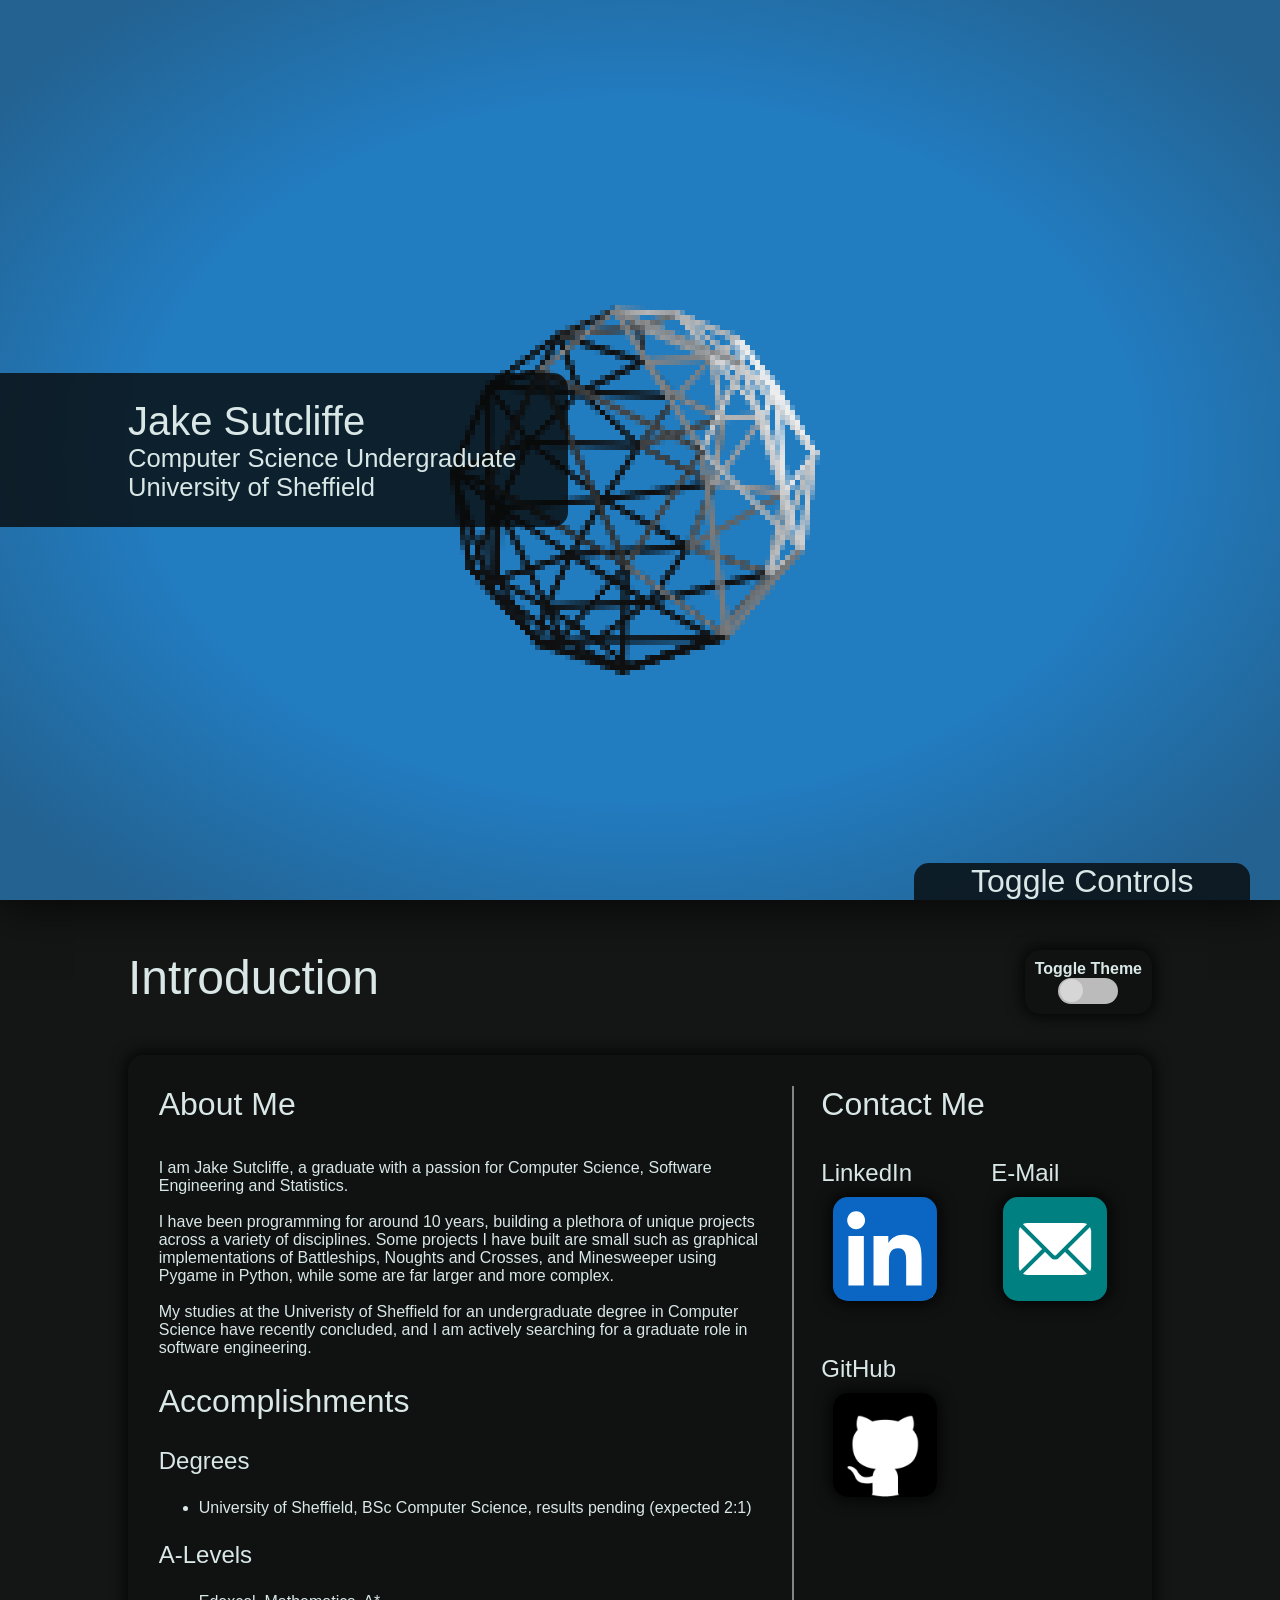
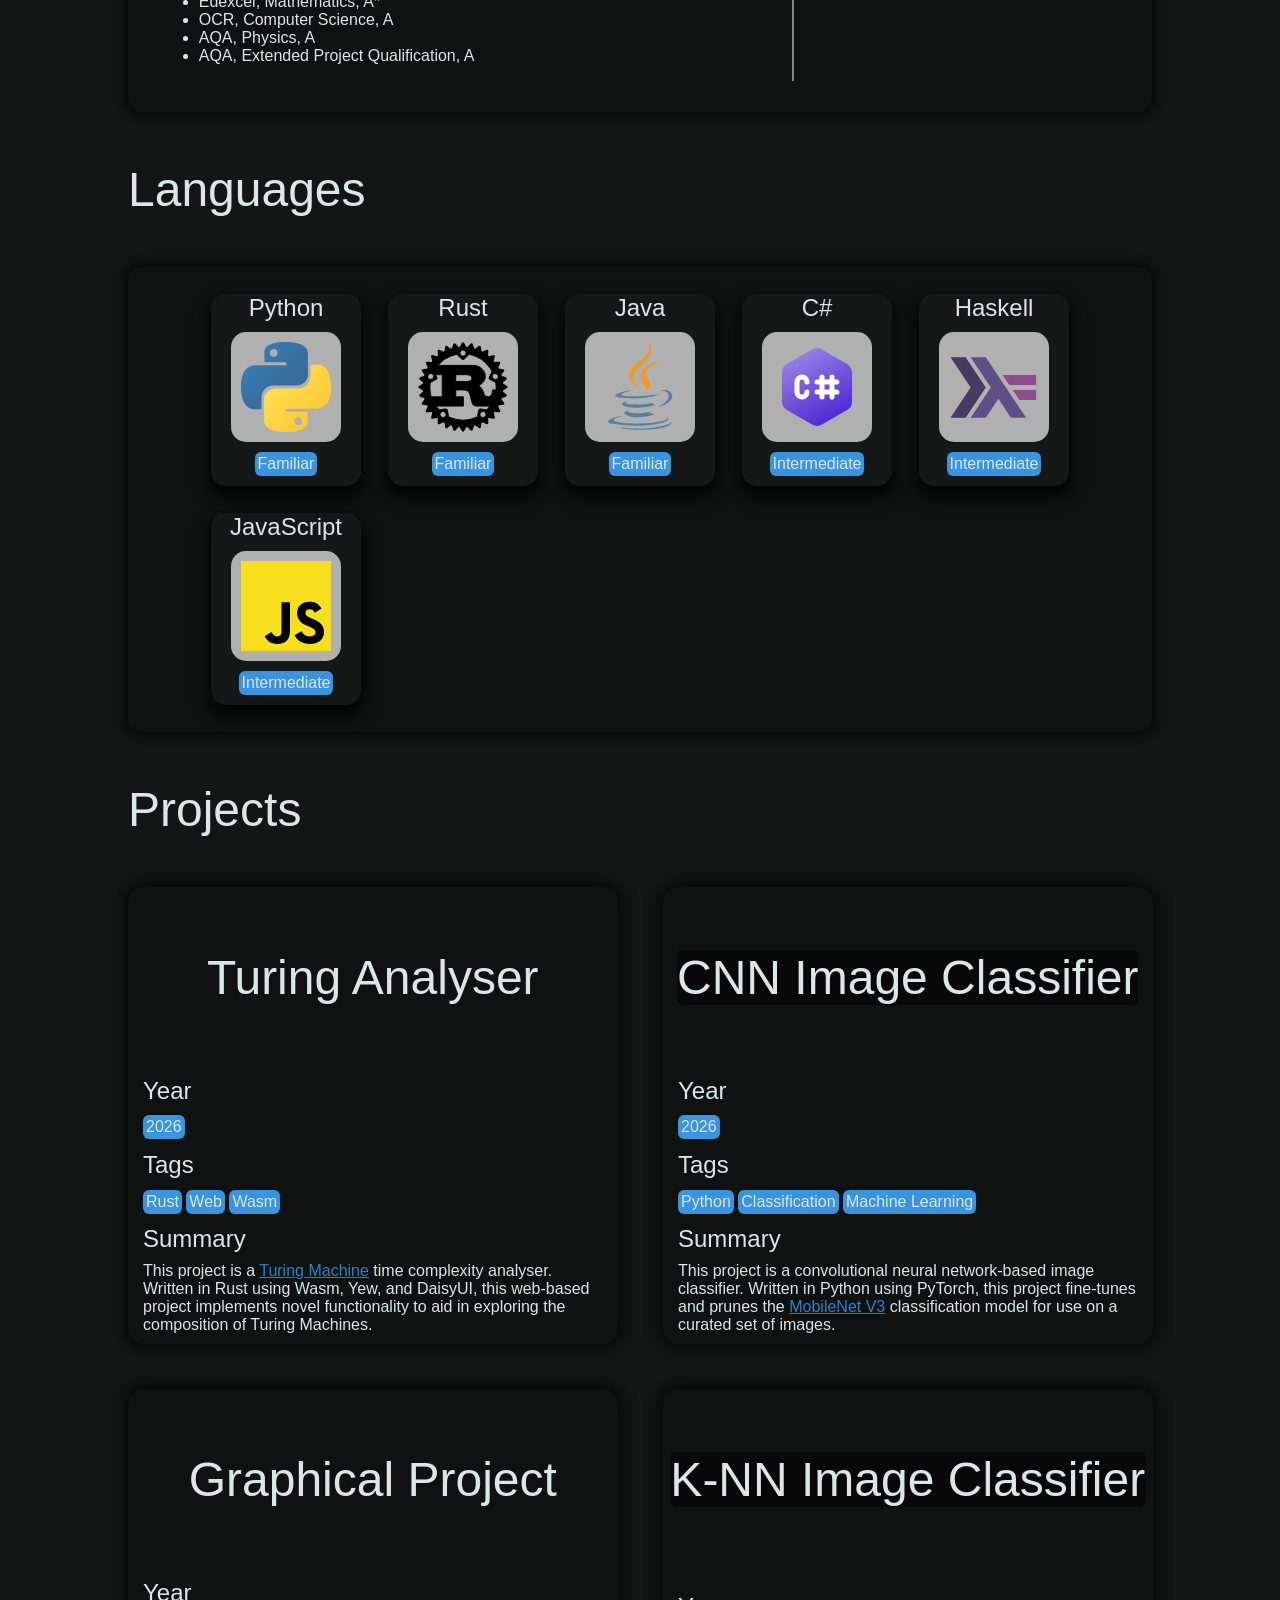
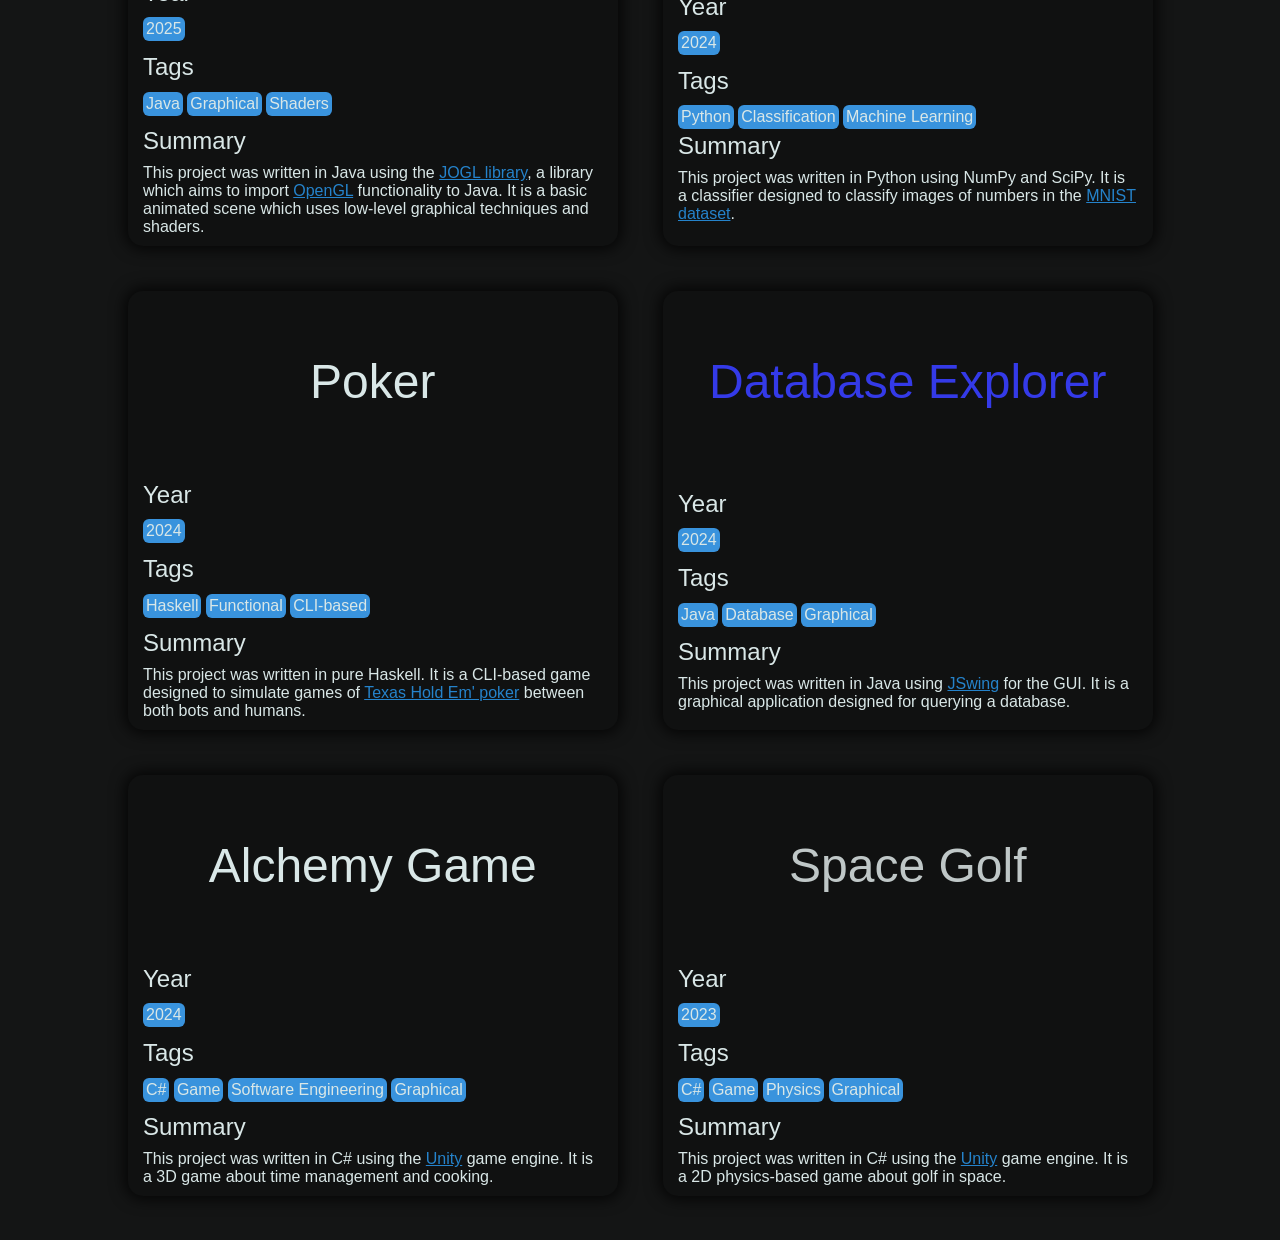
==== commit a4ce8803: "added cnn project" ====
--- a/index.html
+++ b/index.html
@@ -143,17 +143,17 @@
         <section class="text-container about-box">
             <div>
             <h2 class="nopad">About Me</h2><br><br>
-            I'm Jake Sutcliffe, a student with a passion for Computer Science, Software Engineering and Statistics.
+            I am Jake Sutcliffe, a graduate with a passion for Computer Science, Software Engineering and Statistics.
             <br><br>
-            I've been producing moderately-sized programming projects for around 7 years and been programming for much longer. Some projects I've built are small such as graphical implementations of Battleships,
-                Noughts and Crosses, and Minesweeper using Pygame in Python, while some are far larger and more complex - such as the projects prominently displayed below.
+            I have been programming for around 10 years, building a plethora of unique projects across a variety of disciplines. Some projects I have built are small such as graphical implementations of Battleships,
+                Noughts and Crosses, and Minesweeper using Pygame in Python, while some are far larger and more complex.
             <br><br>
-            Currently, I'm a third year at the University of Sheffield studying an undergraduate degree in Computer Science.
+            My studies at the Univeristy of Sheffield for an undergraduate degree in Computer Science have recently concluded, and I am actively searching for a graduate role in software engineering.
 
             <h2>Accomplishments</h2>
             <h3>Degrees</h3>
             <ul>
-                <li>University of Sheffield, BSc Computer Science, Graduating 2026</li>
+                <li>University of Sheffield, BSc Computer Science, results pending (expected 2:1)</li>
             </ul>
             <h3>A-Levels</h3>
             <ul>
@@ -346,7 +346,7 @@
                             <span class="info-tag">Rust</span> <span class="info-tag">Web</span> <span class="info-tag">Wasm</span><hr class="tagbreak">
 
                             <h3 class="nopad">Summary</h3><hr class="tagbreak">
-                            This project is a Turing Machine time complexity analyser. Written in Rust using Wasm, Yew, and DaisyUI, 
+                            This project is a <a href="https://en.wikipedia.org/wiki/Turing_machine">Turing Machine</a> time complexity analyser. Written in Rust using Wasm, Yew, and DaisyUI, 
                             this web-based project implements novel functionality to aid in exploring the composition of Turing Machines.
                         </div>
                         <div class="content-expanded">
@@ -394,6 +394,66 @@
                                 <img src="Content/tmanalyser_ga.png" alt="Genetic algorithm-based analysis of unary subtraction">
                                 <h4>Grammar-based Fuzzing</h4>
                                 <img src="Content/tmanalyser_fuzz.png" alt="Grammar-based fuzzing analysis of unary subtraction">
+                            </div>
+                        </div>
+                    </div>
+                </article>
+
+                <article class="project-article">
+                    <div class="project-parallax cnn-classifier add-contrast">
+                        <h3>
+                            CNN Image Classifier
+                        </h3>
+                    </div>
+
+                    <div class="info">
+                        <div class="content-summary">
+                            <h3 class="nopad">Year</h3><hr class="tagbreak">
+                            <span class="info-tag">2026</span><hr class="tagbreak">
+
+                            <h3 class="nopad">Tags</h3><hr class="tagbreak">
+                            <span class="info-tag">Python</span> <span class="info-tag">Classification</span> <span class="info-tag">Machine Learning</span><hr class="tagbreak">
+
+                            <h3 class="nopad">Summary</h3><hr class="tagbreak">
+                            This project is a convolutional neural network-based image classifier. Written in Python using PyTorch, this project fine-tunes and prunes the <a href="https://docs.pytorch.org/vision/main/models/mobilenetv3.html">MobileNet V3</a> classification model 
+                            for use on a curated set of images.
+                        </div>
+                        <div class="content-expanded">
+                            <div class="expanded-text">
+                                <h3>Information</h3>
+
+                                This is a Jupyter-based project built in Python, designed for the fine-tuning, pruning, and evaluation of a custom dataset of images of flowers. 
+                                This project modifies the MobileNet V3 architecture in a full end-to-end classification pipeline.
+
+                                <h3>Concept and Features</h3>
+
+                                This project involved collecting and processing images of various flowers, involving capturing images across various conditions, backgrounds, and angles to reduce overfitting in the resulting model. 
+                                These images were divided into training and test datasets, cropped, and labelled. Further, the training dataset used in the project itself implements further augmentations to these images, implementing a resize to fit the model input specification, random rigid transformations, 
+                                and colour jitter to reduce model overfitting.
+                                <br><br>
+                                Based on this data, this project then fine-tunes an existing model (MobileNet V3) using the <a href="https://en.wikipedia.org/wiki/Cross-entropy#Cross-entropy_loss_function_and_logistic_regression">Cross Entropy Loss</a> function with the <a href="https://docs.pytorch.org/docs/2.12/generated/torch.optim.Adam.html">Adam optimiser</a> to achieve high accuracy on the dataset over a small number of epochs with a decaying learning rate. 
+                                After, this model is used in pruning, wherein each conducted prune removes a small amount of the model (~6%), before conducting fine-tuning to recover accuracy. This process is repeated until the desired portion of parameters are removed.
+                                <br><br>
+                                This results in a significantly smaller yet still highly accurate model, capable of performing extremely similarly in the provided test dataset to the prior full model. 
+                                In testing, this resulted in recorded accuracies of 98-100% pre-pruning, and 97-100% post-pruning while model parameters and FLOPs were reduced 55%.
+
+                                <h3>Challenges</h3>
+
+                                This project achieves a result of reducing the model size by 55%. MobileNet V3 is already a compact architecture <a href="https://docs.pytorch.org/vision/stable/models.html">relative to contemporary architectures</a> like DenseNet, and thus is prone to brittleness. This required an 
+                                iterative pruning-healing approach to ensure that the network was not permanently damaged by overpruning. Tuning hyperparameters and implementing this approach constituted the largest challenges faced in the 
+                                implementation of this project.
+
+                                <h3>Skills Developed</h3>
+
+                                <span class="info-tag">Python</span> <span class="info-tag">Classification</span> <span class="info-tag">Machine Learning</span>
+                            </div>
+                            <div class="dynamic-separator"></div>
+                            <div class="project-images">
+                                <h3>Dataset Samples</h3>
+                                <h4>Training</h4>
+                                <img src="Content/cnn_training.png" alt="Augmented dataset images used in training">
+                                <h4>Testing</h4>
+                                <img src="Content/cnn_testing.png" alt="Non-augmented dataset images used in testing">
                             </div>
                         </div>
                     </div>
@@ -467,9 +527,9 @@
                 </article>
 
                 <article class="project-article">
-                    <div class="project-parallax classifier">
+                    <div class="project-parallax classifier add-contrast">
                         <h3>
-                            Classifier
+                            K-NN Image Classifier
                         </h3>
                     </div>
 
--- a/CSS/style.css
+++ b/CSS/style.css
@@ -686,7 +686,7 @@
 }
 
 .classifier {
-    color: rgb(255, 26, 240);
+    color: #d9e7e7;
 }
 
 .classifier::before {
@@ -743,6 +743,24 @@
 
 .project-article.active-state .tm-analyser {
     background-image: url("../Content/tmanalysersplash.png");
+}
+
+.cnn-classifier {
+    color:#d9e7e7;
+}
+
+.cnn-classifier::before {
+    background-image: url("../Content/cnn_augmented_images.png");
+}
+
+.project-article.active-state .cnn-classifier {
+    background-image: url("../Content/cnn_augmented_splash.png");
+}
+
+.add-contrast h3 {
+    border-radius: 5px;
+    padding: 5px;
+    background-color: rgba(0, 0, 0, 0.5);    
 }
 
 .photo {
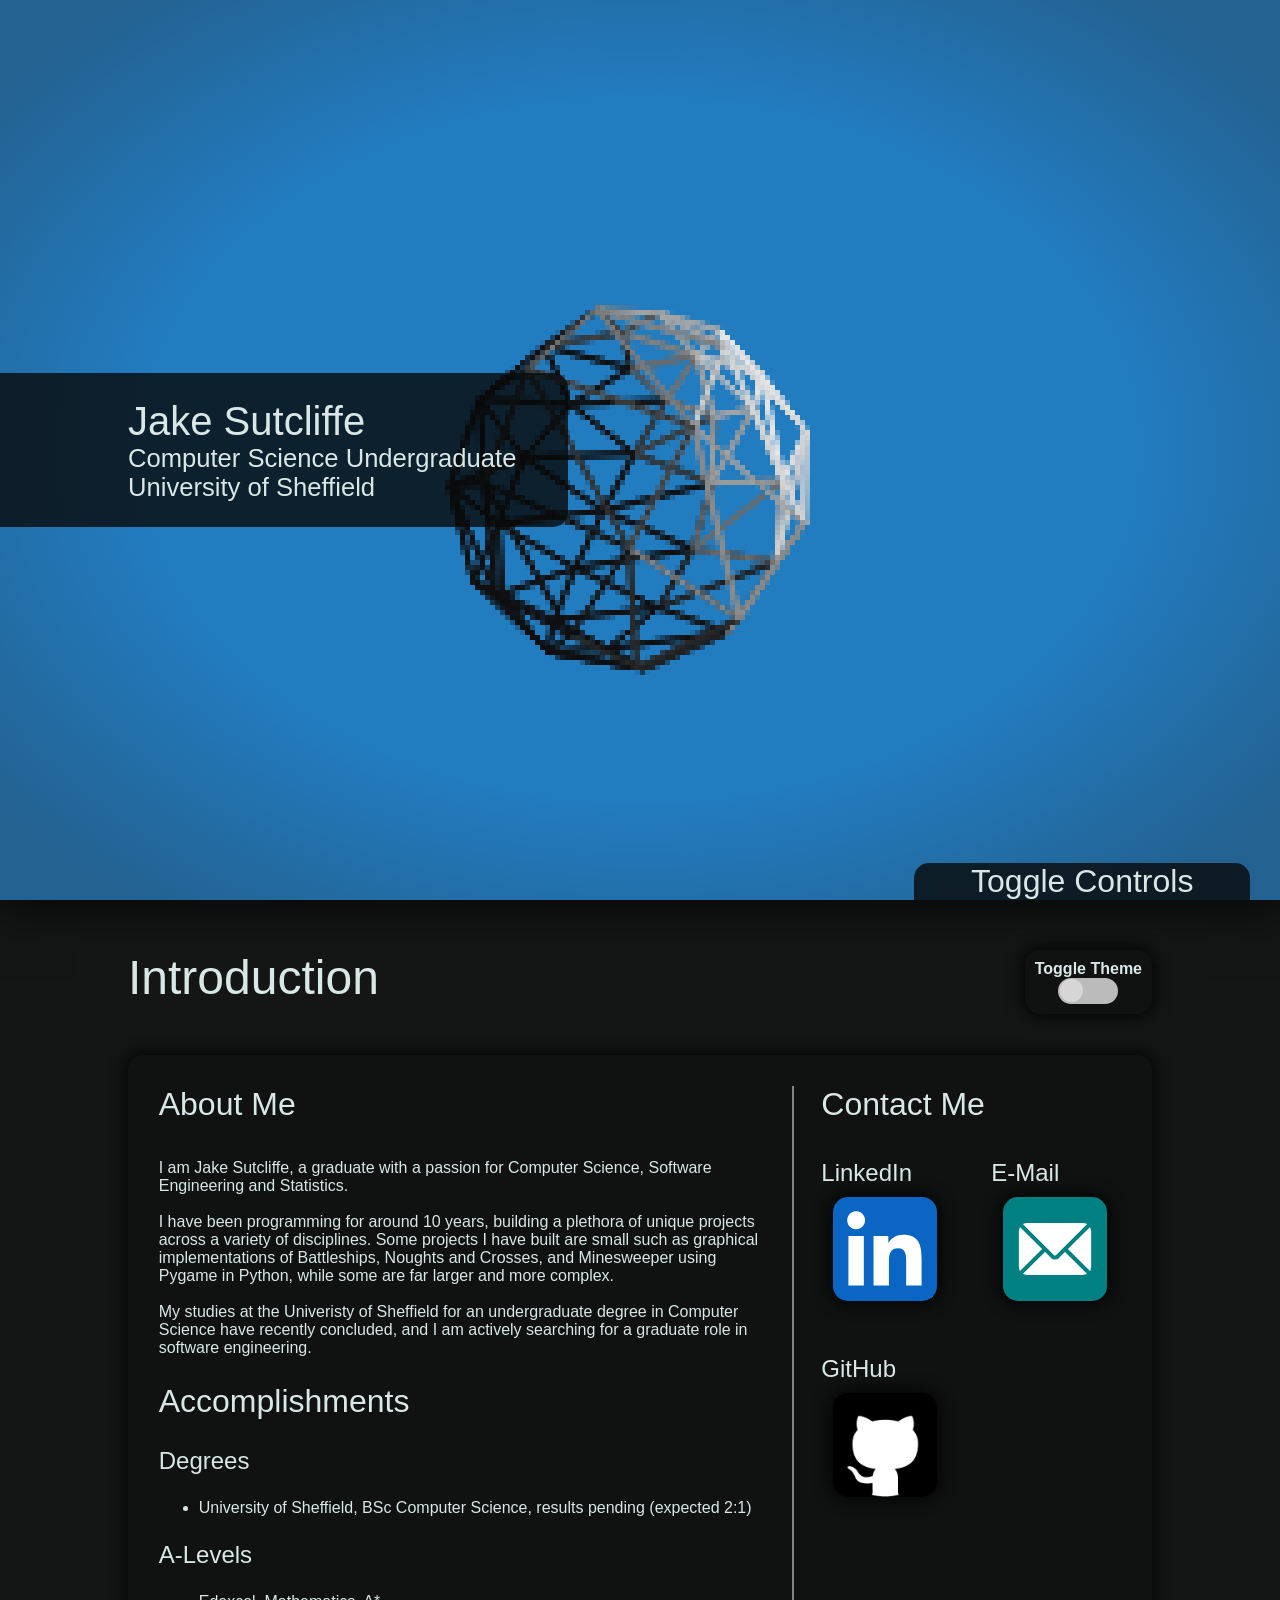
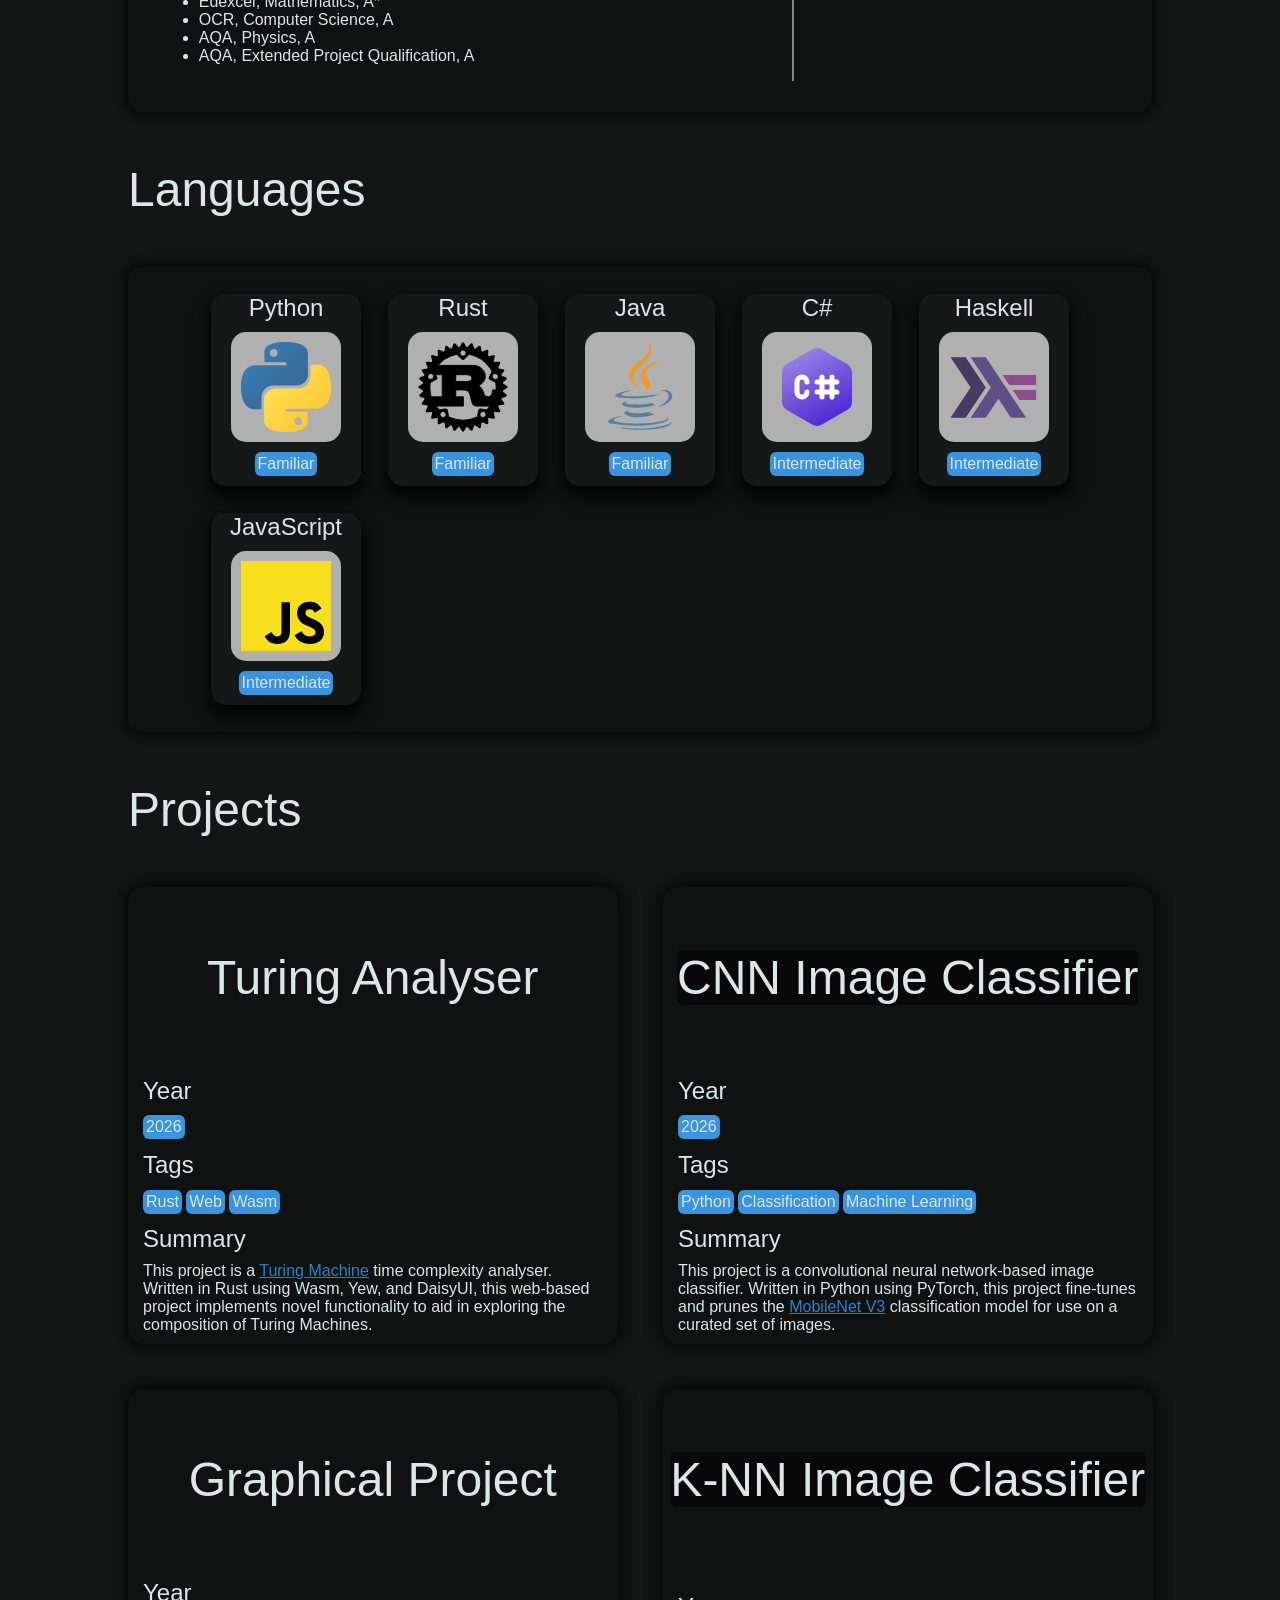
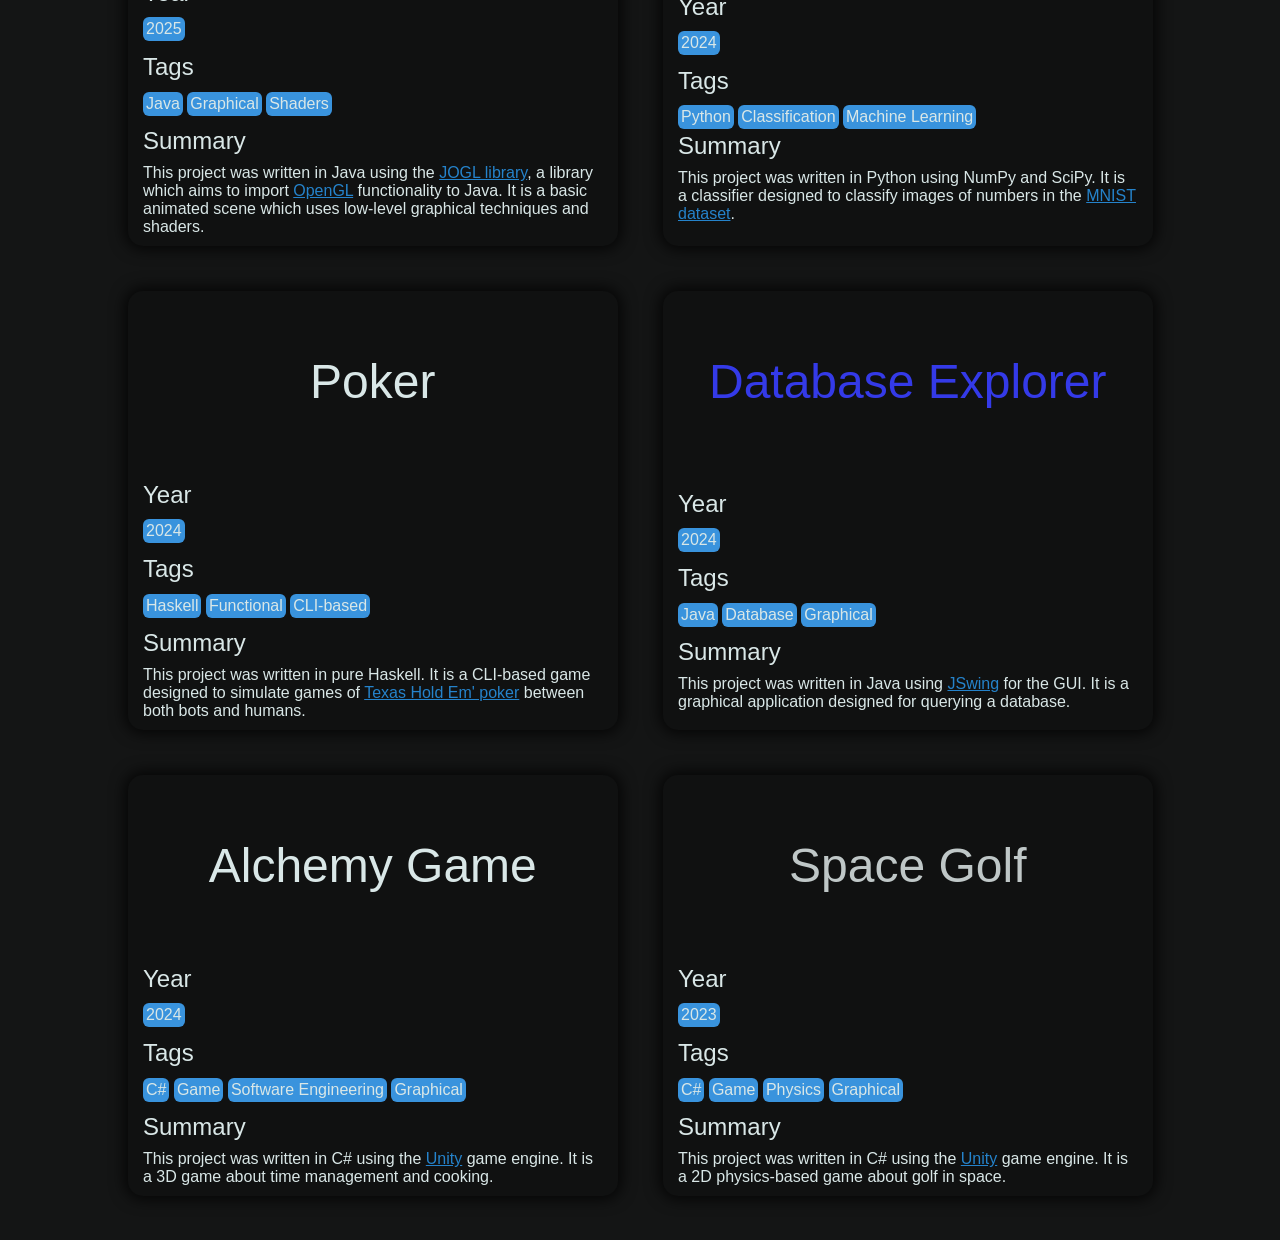
==== commit 7bb13de5: "converted cnn images to webp" ====
--- a/index.html
+++ b/index.html
@@ -451,9 +451,9 @@
                             <div class="project-images">
                                 <h3>Dataset Samples</h3>
                                 <h4>Training</h4>
-                                <img src="Content/cnn_training.png" alt="Augmented dataset images used in training">
+                                <img src="Content/cnn_training.webp" alt="Augmented dataset images used in training">
                                 <h4>Testing</h4>
-                                <img src="Content/cnn_testing.png" alt="Non-augmented dataset images used in testing">
+                                <img src="Content/cnn_testing.webp" alt="Non-augmented dataset images used in testing">
                             </div>
                         </div>
                     </div>
--- a/CSS/style.css
+++ b/CSS/style.css
@@ -750,7 +750,7 @@
 }
 
 .cnn-classifier::before {
-    background-image: url("../Content/cnn_augmented_images.png");
+    background-image: url("../Content/cnn_augmented_images.webp");
 }
 
 .project-article.active-state .cnn-classifier {
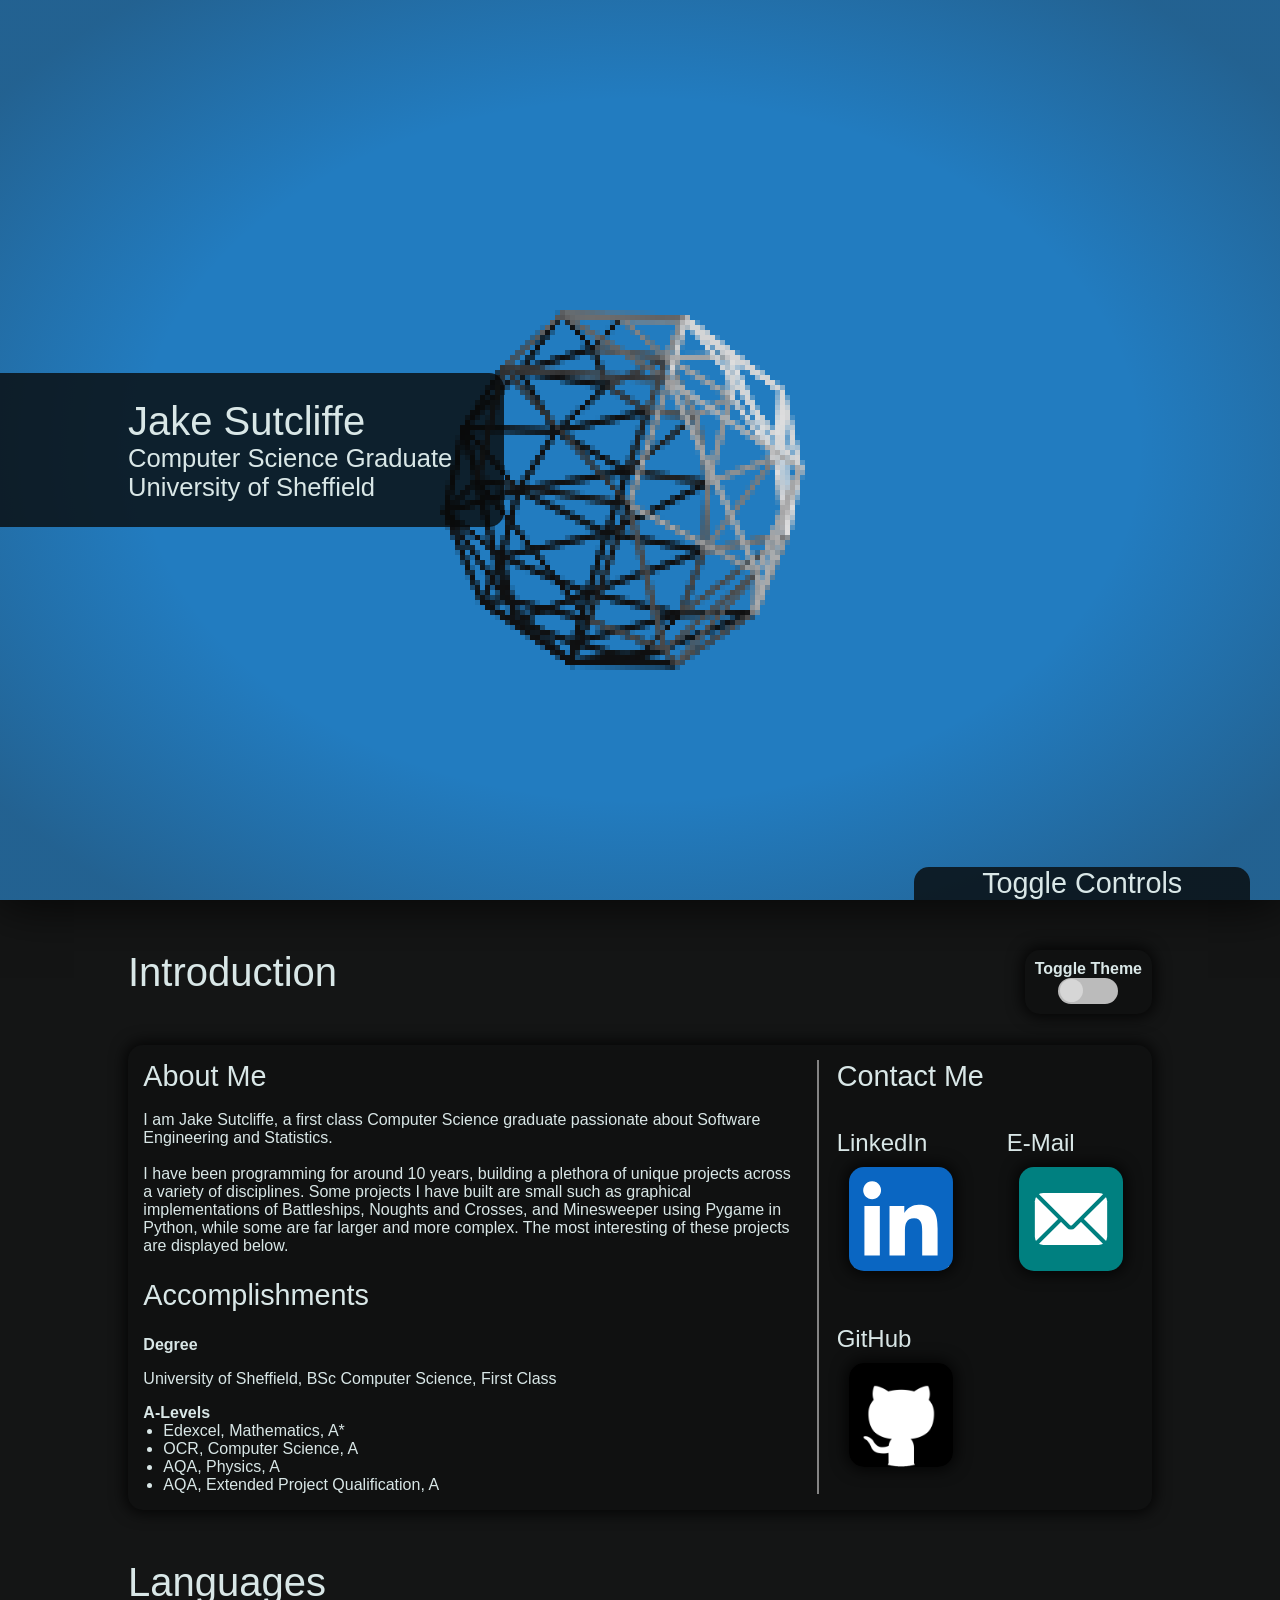
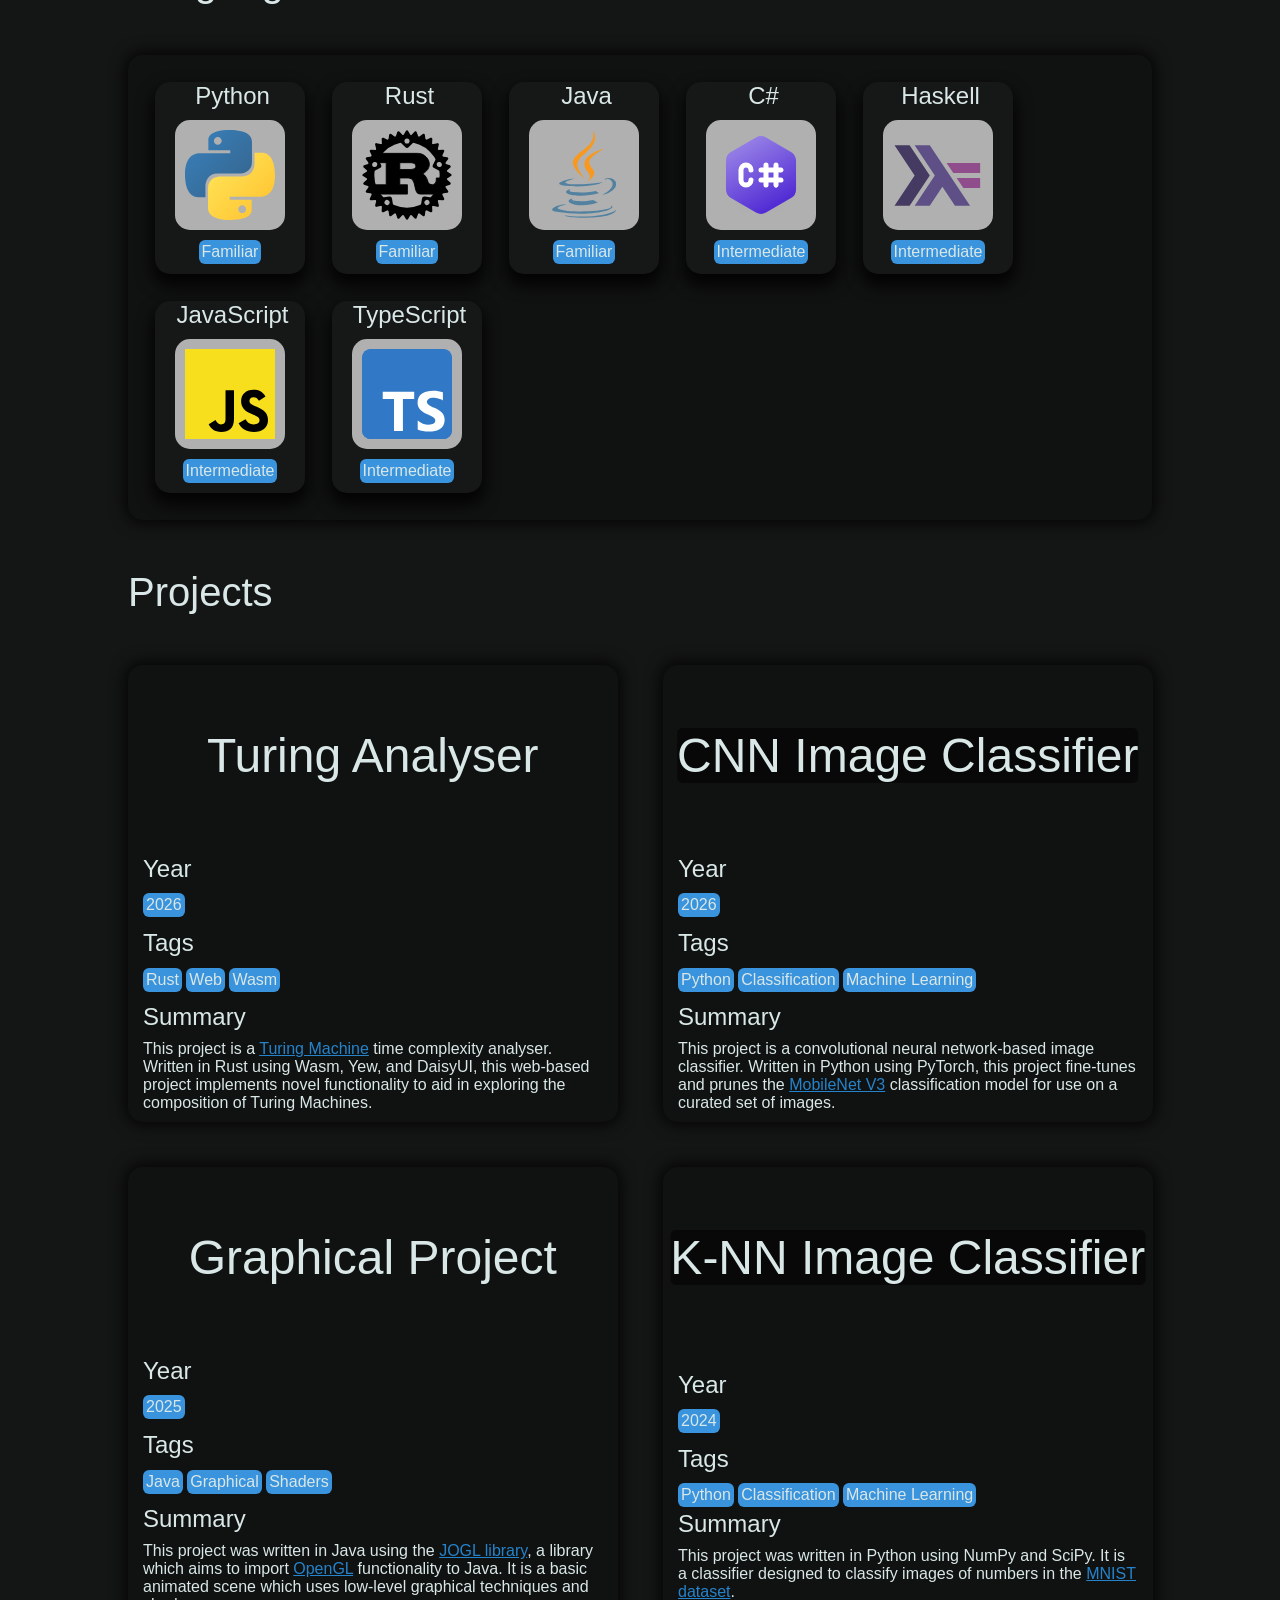
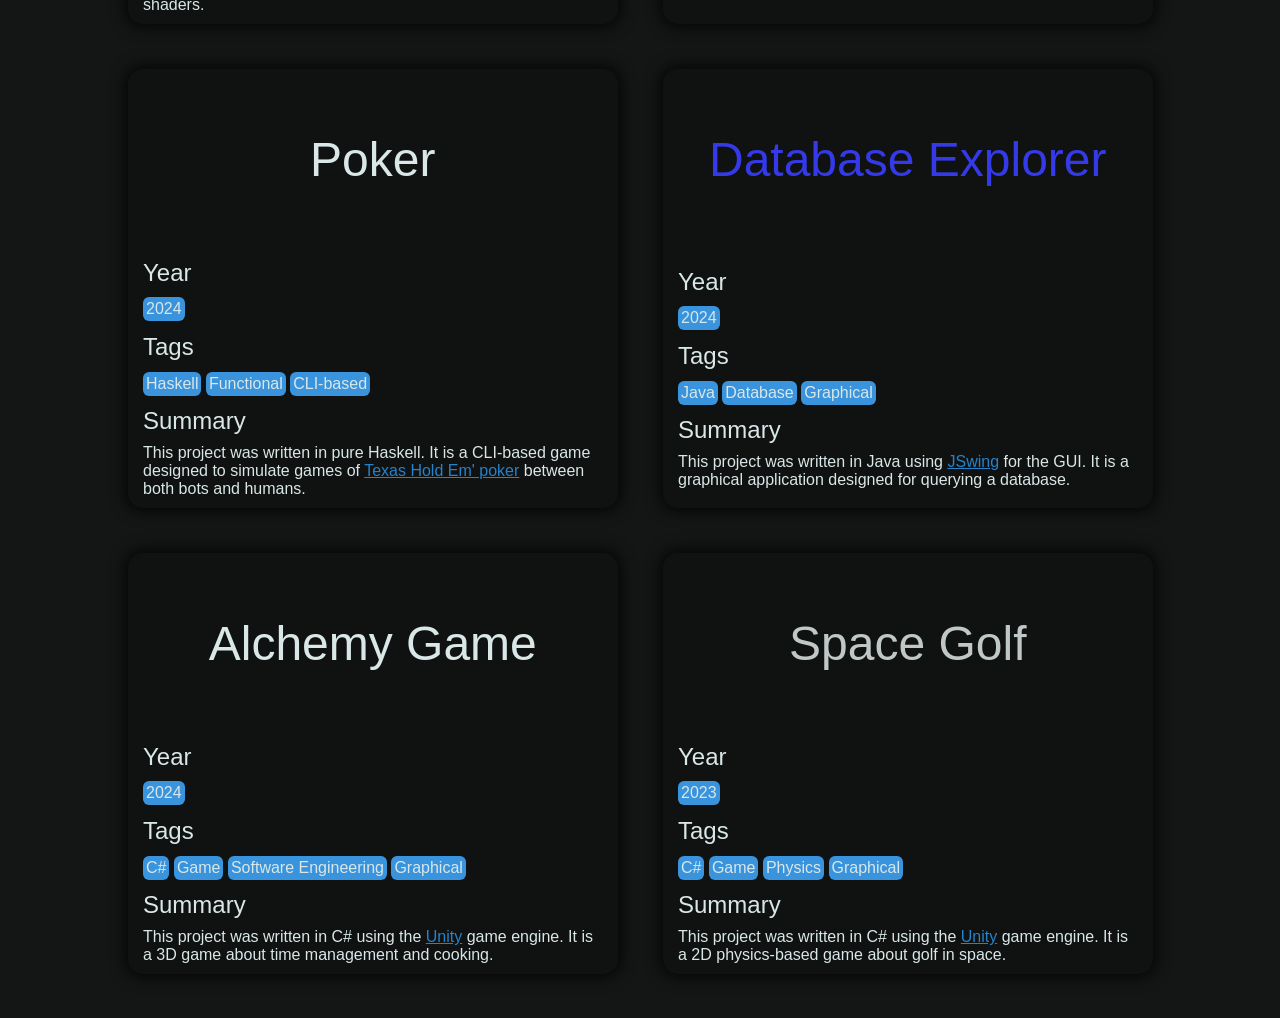
==== commit 42c5240e: "graduation update" ====
--- a/index.html
+++ b/index.html
@@ -25,7 +25,7 @@
                 <div class="header-title">
                     <h1 class="nopad">Jake Sutcliffe</h1>
                     <h2 class="nopad">
-                        Computer Science Undergraduate<br>
+                        Computer Science Graduate<br>
                         University of Sheffield
                     </h2>
                 </div>
@@ -142,21 +142,17 @@
         <h1>Introduction</h1>
         <section class="text-container about-box">
             <div>
-            <h2 class="nopad">About Me</h2><br><br>
-            I am Jake Sutcliffe, a graduate with a passion for Computer Science, Software Engineering and Statistics.
+            <h2 class="nopad">About Me</h2><br>
+            I am Jake Sutcliffe, a first class Computer Science graduate passionate about Software Engineering and Statistics.
             <br><br>
             I have been programming for around 10 years, building a plethora of unique projects across a variety of disciplines. Some projects I have built are small such as graphical implementations of Battleships,
-                Noughts and Crosses, and Minesweeper using Pygame in Python, while some are far larger and more complex.
-            <br><br>
-            My studies at the Univeristy of Sheffield for an undergraduate degree in Computer Science have recently concluded, and I am actively searching for a graduate role in software engineering.
+                Noughts and Crosses, and Minesweeper using Pygame in Python, while some are far larger and more complex. The most interesting of these projects are displayed below.
 
             <h2>Accomplishments</h2>
-            <h3>Degrees</h3>
-            <ul>
-                <li>University of Sheffield, BSc Computer Science, results pending (expected 2:1)</li>
-            </ul>
-            <h3>A-Levels</h3>
-            <ul>
+            <h4>Degree</h4>
+            <p>University of Sheffield, BSc Computer Science, First Class</p>
+            <h4>A-Levels</h4>
+            <ul class="nopad" style="padding-left: 20px;">
                 <li>Edexcel, Mathematics, A*</li>
                 <li>OCR, Computer Science, A</li>
                 <li>AQA, Physics, A</li>
@@ -314,11 +310,33 @@
                     <div class="expanded-language">
                         <h3>Experience</h3>
                         <div>
-                            3 years, used for many smaller web-based projects
+                            2 years, used for many smaller web-based projects
                         </div>
                         <h3>Projects</h3>
                         <div>
                             No major projects
+                        </div>
+                    </div>
+                </article>
+
+                <article class="language-article">
+                    <div class="base-language">
+                        <h3>TypeScript</h3>
+                        <div class="language-image">
+                            <img class="typescript" src="Content/typescript.svg">
+                        </div>
+                        <div class="tag-div">
+                            <span class="info-tag">Intermediate</span>
+                        </div>
+                    </div>
+                    <div class="expanded-language">
+                        <h3>Experience</h3>
+                        <div>
+                            1 year
+                        </div>
+                        <h3>Projects</h3>
+                        <div>
+                            In progress
                         </div>
                     </div>
                 </article>
--- a/CSS/style.css
+++ b/CSS/style.css
@@ -63,14 +63,14 @@
 }
 
 h1 {
-    font-size: 3em;
+    font-size: 2.5em;
     font-weight: 350;
     margin-top: 50px;
     margin-bottom: 50px;
 }
 
 h2 {
-    font-size: 2em;
+    font-size: 1.8em;
     font-weight: 300;
 }
 
@@ -82,7 +82,7 @@
 h4 {
     font-size: 1em;
     font-weight: 550;
-    margin: 0 0 5px;
+    margin: 0 0 3px;
 }
 
 .header-container {
@@ -623,10 +623,10 @@
 }
 
 .text-container {
-    padding: 3%;
+    padding: 1.5%;
     background-color: var(--container-colour);
     display: grid;
-    gap: 3vh;
+    gap: 2vh;
     grid-template-columns: 1fr 1fr;
     border-radius: var(--general-border-radius);
     margin-bottom: 5vh;
@@ -754,7 +754,7 @@
 }
 
 .project-article.active-state .cnn-classifier {
-    background-image: url("../Content/cnn_augmented_splash.png");
+    background-image: url("../Content/cnn_augmented_splash.webp");
 }
 
 .add-contrast h3 {
@@ -943,7 +943,7 @@
     display: grid;
     gap: 3vh;
     grid-template-columns: repeat(auto-fill, 150px);
-    justify-content: center;
+    justify-content: left;
     perspective: 1000px;
     justify-items: center;
     box-shadow: 0px 0px var(--box-shadow-radius) var(--box-shadow-size) var(--box-shadow-colour);
@@ -1034,8 +1034,9 @@
 
 .language-article h3 {
     display: flex;
-    justify-content: center;
+    justify-content: left;
     align-items: center;
+    padding-left: 5px;
 }
 
 .language-article * {
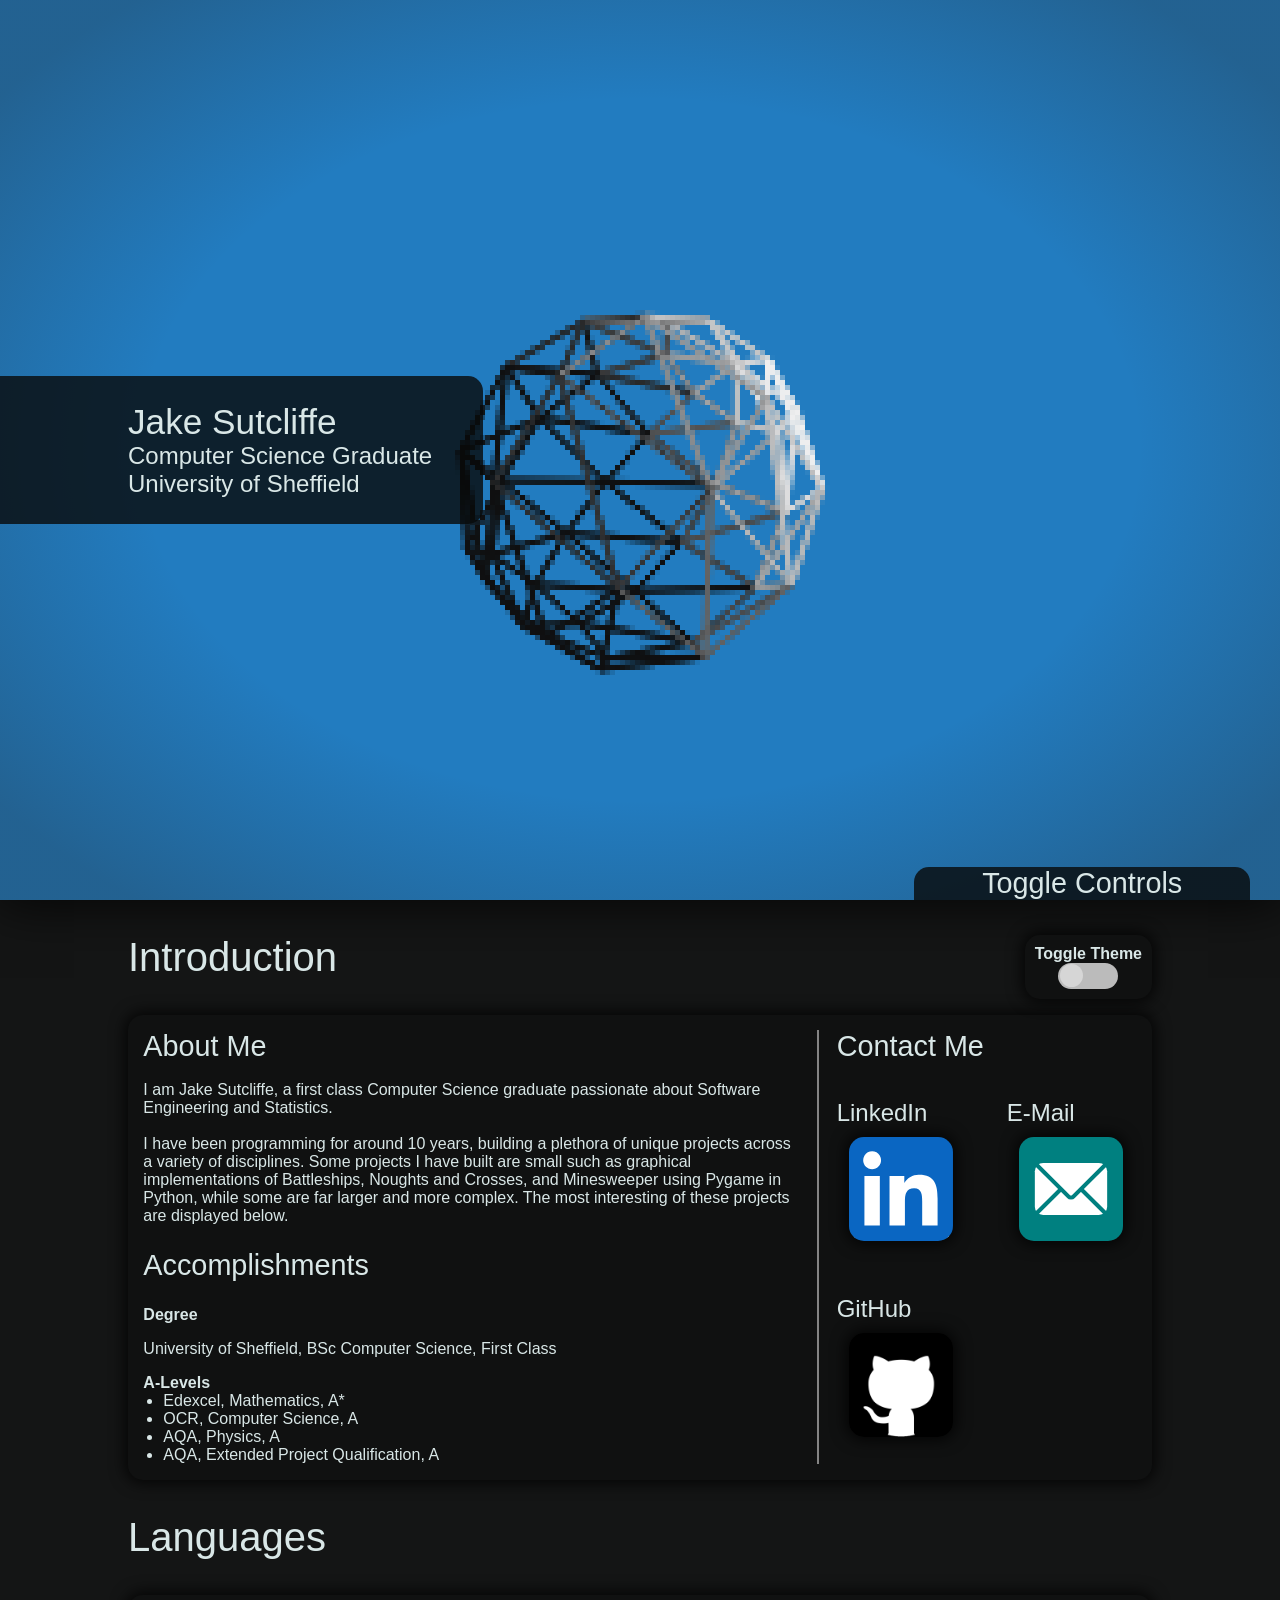
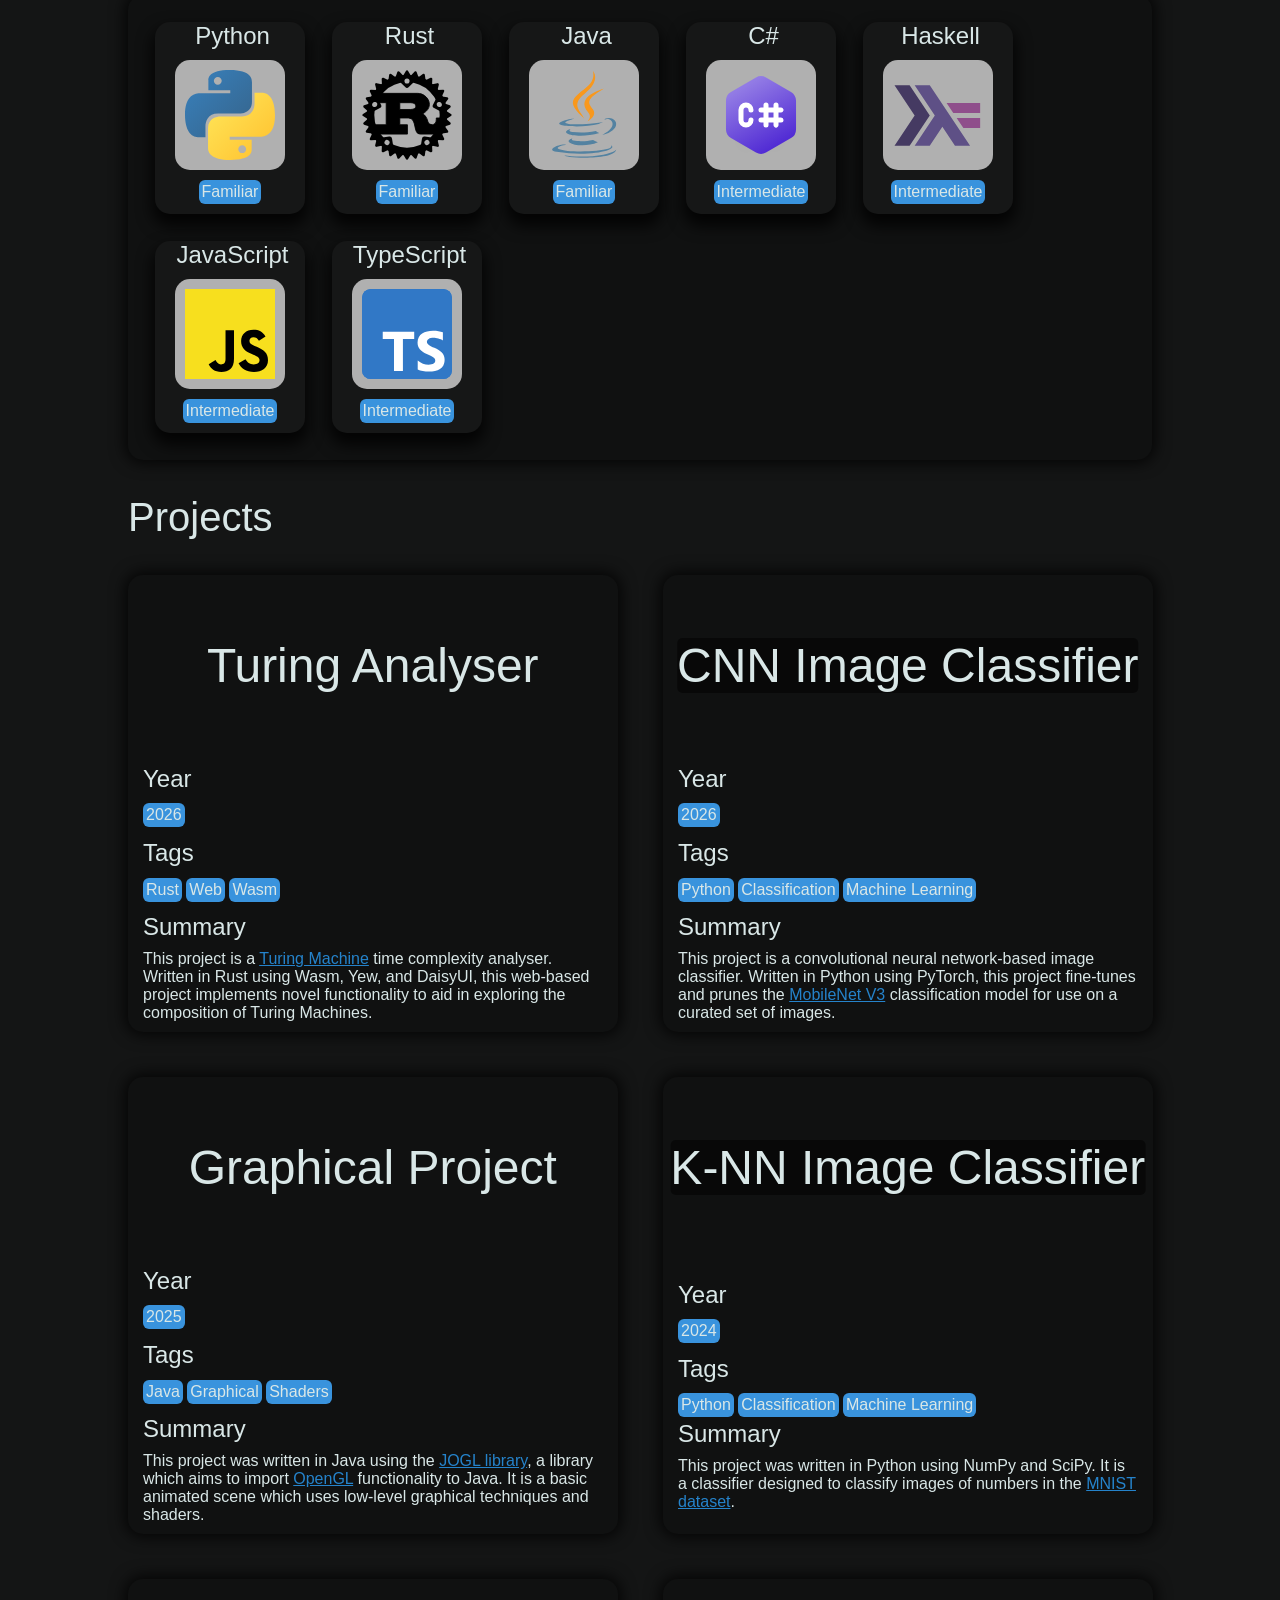
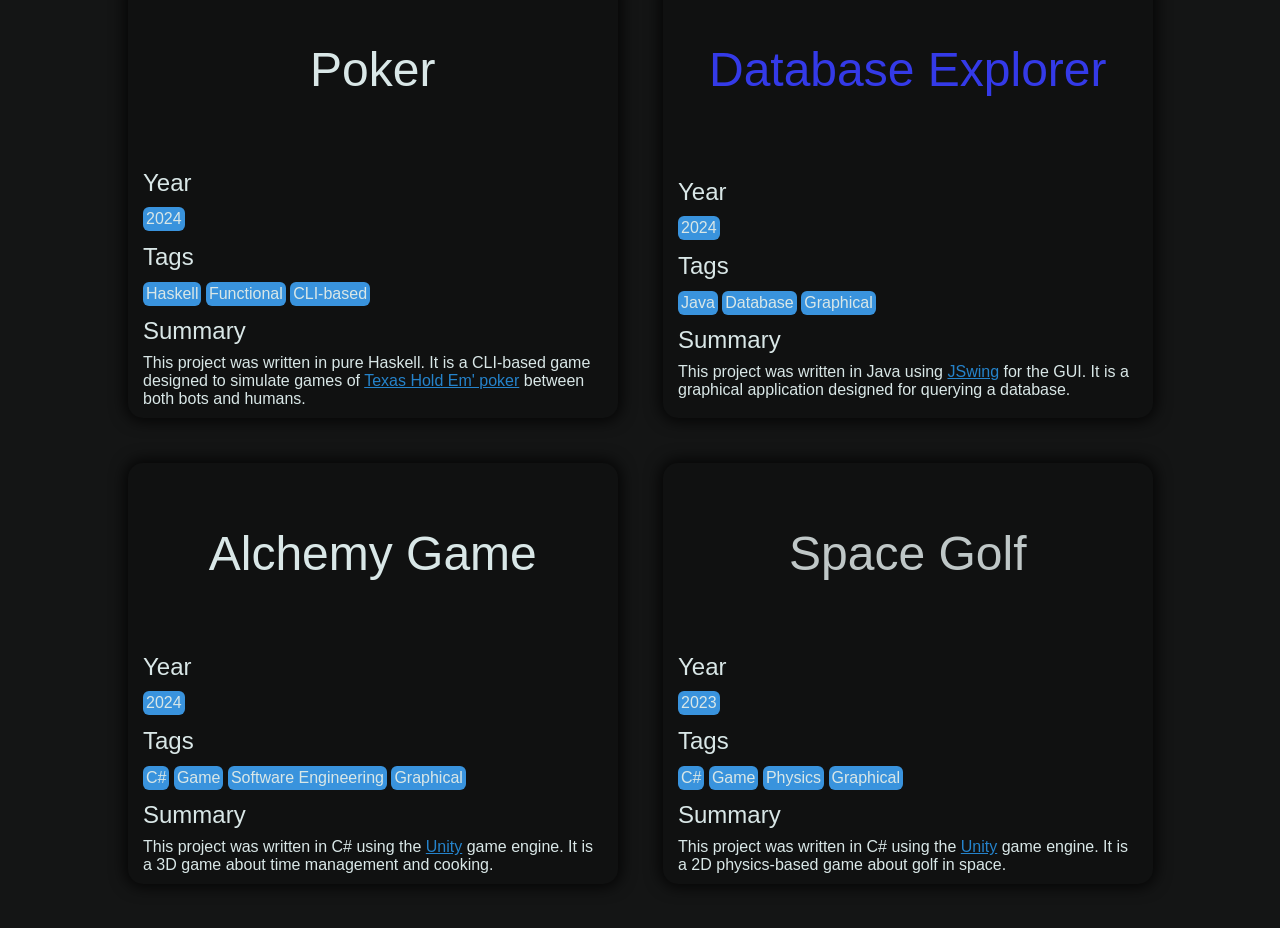
==== commit e50b5993: "style fixes" ====
--- a/index.html
+++ b/index.html
@@ -179,9 +179,8 @@
             </div>
         </section>
 
+        <h1>Languages</h1>
         <section>
-            <h1>Languages</h1>
-
             <div class="language-grid">
 
                 <article class="language-article">
@@ -343,8 +342,9 @@
             </div>
         </section>
 
+        <h1>Projects</h1>
+        
         <section>
-            <h1>Projects</h1>
 
             <div class="js-enabled">
             <div class="project-container">
--- a/CSS/style.css
+++ b/CSS/style.css
@@ -65,8 +65,8 @@
 h1 {
     font-size: 2.5em;
     font-weight: 350;
-    margin-top: 50px;
-    margin-bottom: 50px;
+    margin-top: 35px;
+    margin-bottom: 35px;
 }
 
 h2 {
@@ -385,7 +385,6 @@
     border-radius: var(--general-border-radius);
     box-shadow: 0 0 var(--box-shadow-radius) var(--box-shadow-size) var(--box-shadow-colour);
     align-items: center;
-    margin: 0 0 10px 0;
 }
 
 nav a:hover {
@@ -554,7 +553,7 @@
 
 .project-container {
     display: grid;
-    perspective: 1000px;
+    perspective: 10000px;
     grid-template-columns: repeat(auto-fill, minmax(400px, 1fr));
     grid-auto-rows: minmax(20vh, auto);
     align-items: stretch;
@@ -629,7 +628,6 @@
     gap: 2vh;
     grid-template-columns: 1fr 1fr;
     border-radius: var(--general-border-radius);
-    margin-bottom: 5vh;
     box-shadow: 0px 0px var(--box-shadow-radius) var(--box-shadow-size) var(--box-shadow-colour);
 }
 
@@ -842,7 +840,7 @@
 
     --rx: 0deg !important;
     --ry: 0deg !important;
-    transform: perspective(1000px) rotateX(0deg) rotateY(0deg);
+    transform: perspective(10000px) rotateX(0deg) rotateY(0deg);
 }
 
 .project-article.active-state .project-parallax::before {
@@ -908,7 +906,7 @@
 .project-article:not(.active-state):hover {
     box-shadow: 0 0 8px var(--box-highlight-colour);
     animation: pulse 2s infinite ease-in-out;
-    transform: perspective(1000px) rotateX(var(--rx, 0deg)) rotateY(var(--ry, 0deg)) scale(1.05);
+    transform: perspective(10000px) scale(1.05) rotateX(var(--rx, 0deg)) rotateY(var(--ry, 0deg));
 }
 
 @keyframes pulse {
@@ -944,7 +942,7 @@
     gap: 3vh;
     grid-template-columns: repeat(auto-fill, 150px);
     justify-content: left;
-    perspective: 1000px;
+    perspective: 10000px;
     justify-items: center;
     box-shadow: 0px 0px var(--box-shadow-radius) var(--box-shadow-size) var(--box-shadow-colour);
 }
@@ -960,12 +958,13 @@
     padding: 0;
     background-color: var(--alt-container-colour);
     border-radius: var(--general-border-radius);
-    transform: perspective(1000px) rotateX(var(--rx, 0deg)) rotateY(var(--ry, 0deg));
+    transform: perspective(10000px) rotateX(var(--rx, 0deg)) rotateY(var(--ry, 0deg));
     
     display: grid;
     grid-template-columns: 1fr 0fr; 
     grid-column: span 1;
     align-items: center;
+    user-select: none;
     
     overflow: hidden;
     will-change: transform;
@@ -994,6 +993,7 @@
     --rx: 0deg !important;
     --ry: 0deg !important;
 
+    user-select: text;
     grid-template-columns: 1fr 1fr;
     grid-column: span 2;
 }
@@ -1114,11 +1114,11 @@
 
 @media (max-width: 1500px) {
     .header-text h1 {
-        font-size: 2.5em;
+        font-size: 2.2em;
     }
 
     .header-text h2 {
-        font-size: 1.6em;
+        font-size: 1.5em;
     }
 
     h4 {
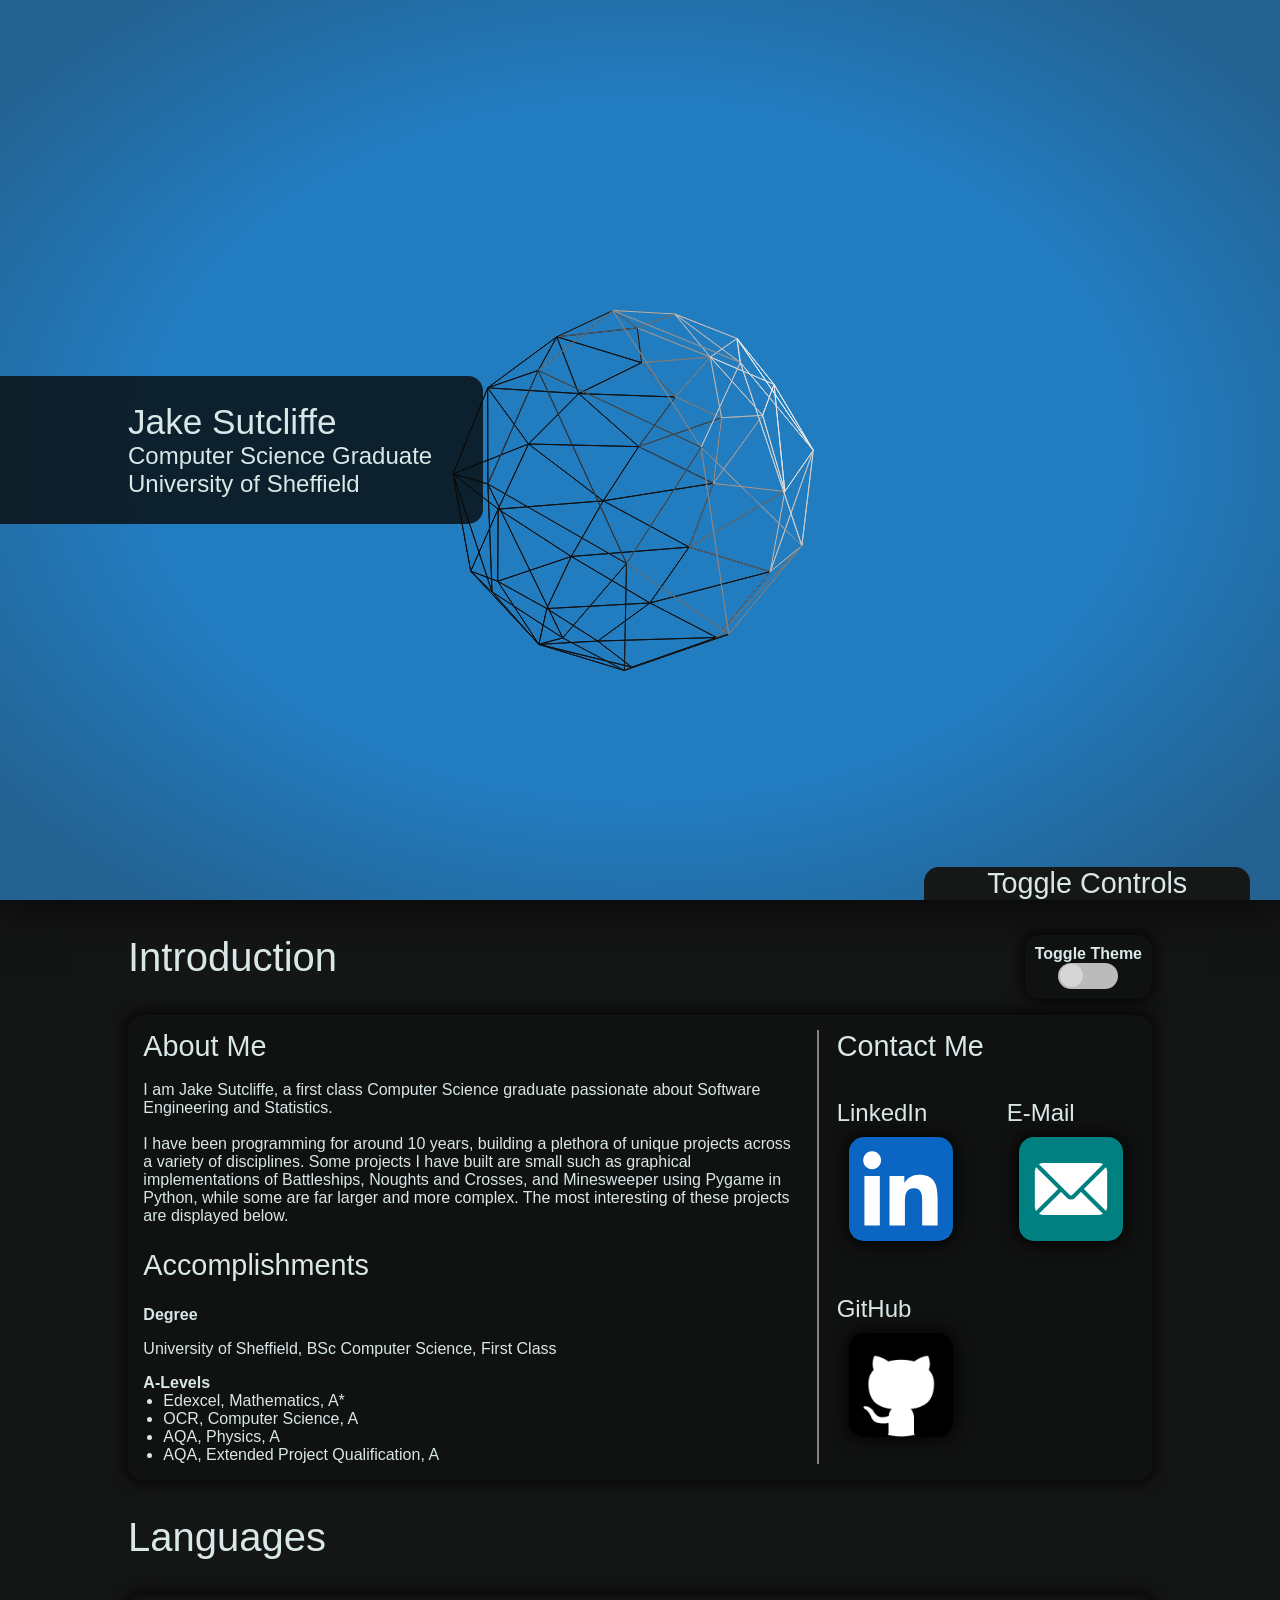
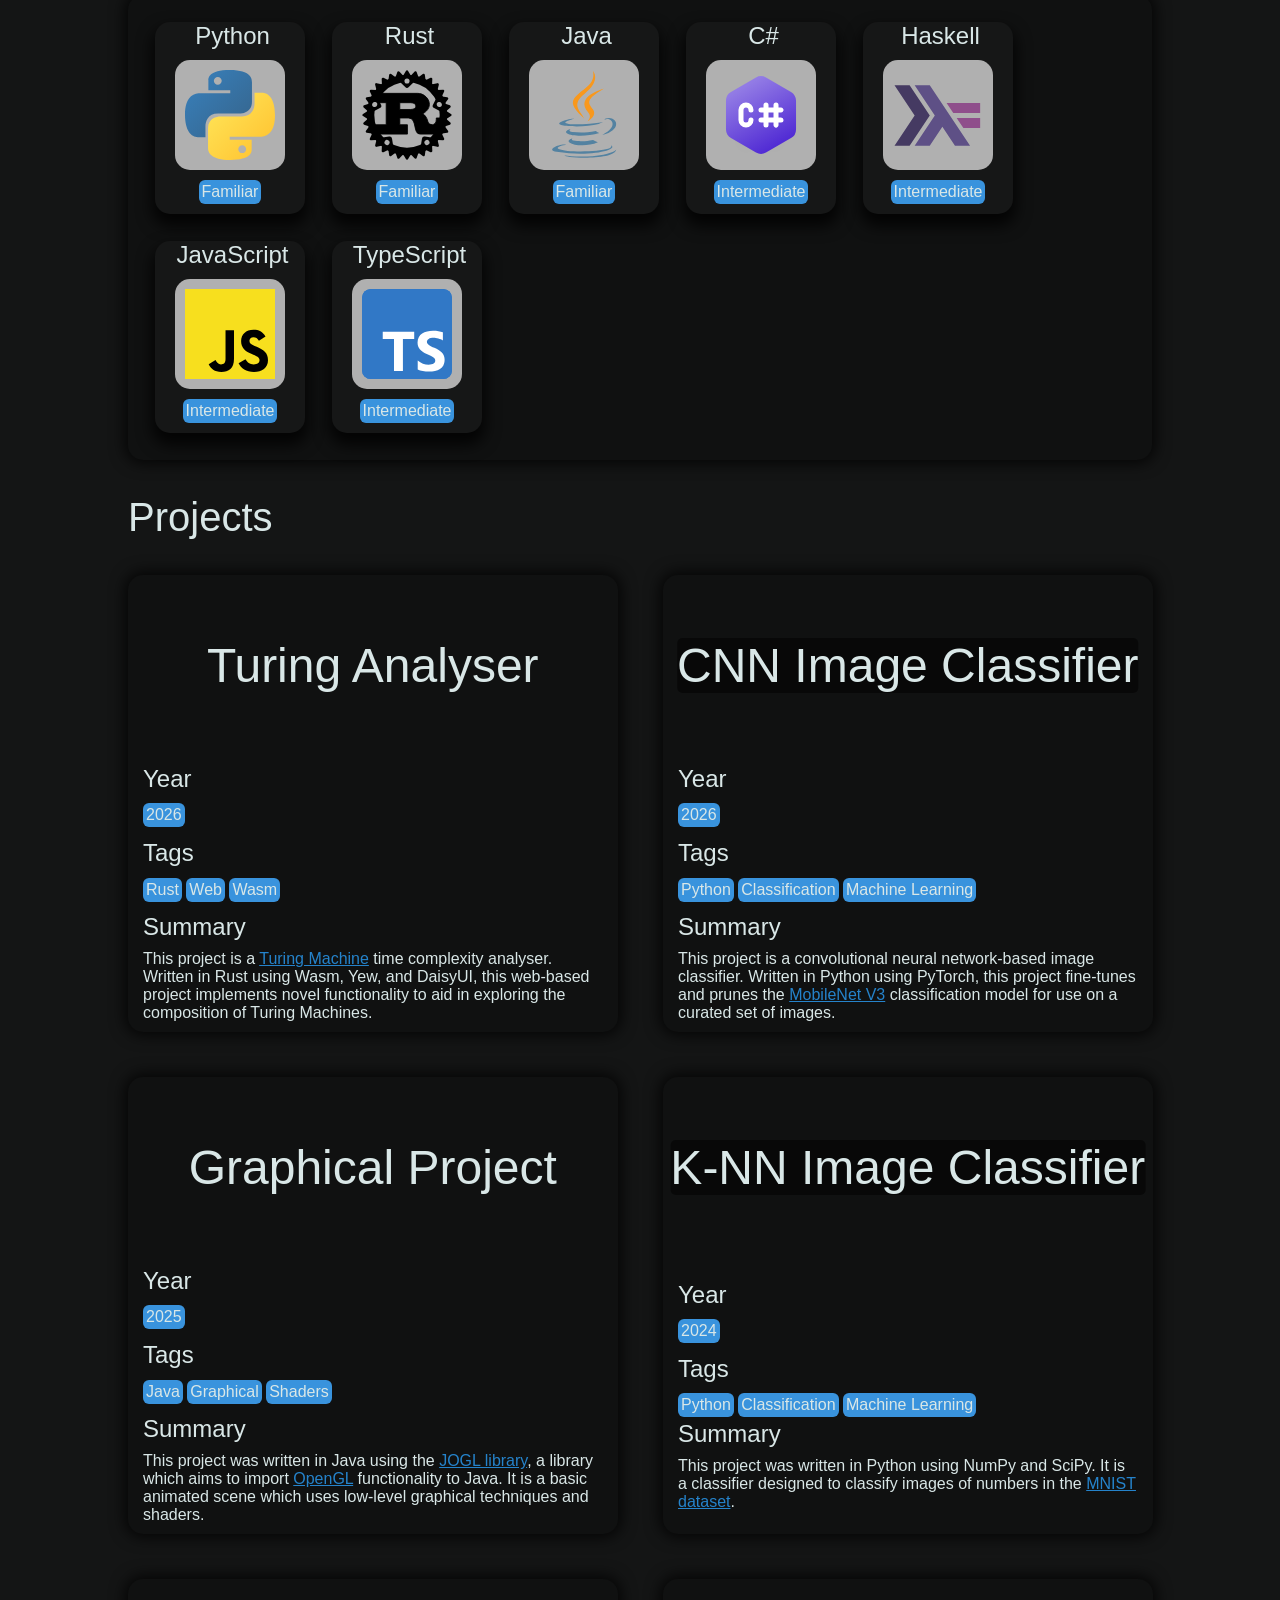
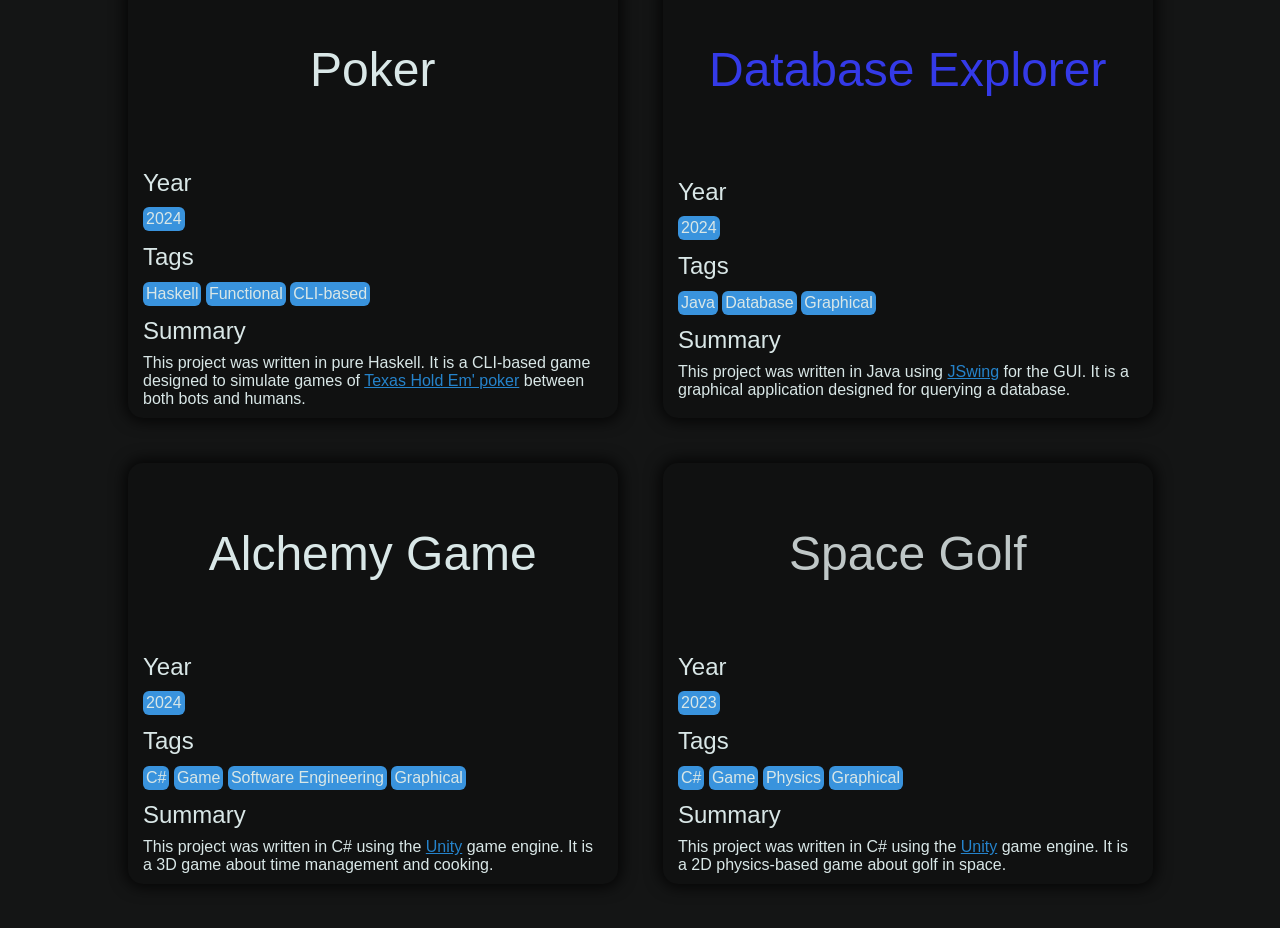
==== commit 1b62b00b: "controls redesign, modification to base pixelation" ====
--- a/index.html
+++ b/index.html
@@ -37,9 +37,11 @@
                 </div>
                 <div id="controls-content" class="controls-content">
                 <div id="controls-display">
-                <div class="sphere">
-                    <h3>Sphere</h3>
-                    <div class="sphere-controls">
+                <div class="sphere control-section">
+                    <div class="controls-title" id="sphere-toggle">
+                        <h3>Sphere ⯆</h3>
+                    </div>
+                    <div class="control-list" id="sphere-controls" style="display: flex">
                         <div class="input-pair">
                             <h4>Move Frequency</h4>
                             <div class="labelled-input">
@@ -71,6 +73,36 @@
                                 <input class="range-slider" id="sphere-size" type="range" min="1" max="50" value="10">
                             </div>
                         </div>
+                    </div>
+                </div>
+                <div class="graphics control-section">
+                    <div class="controls-title" id="graphics-toggle">
+                        <h3>Graphics ⯆</h3>
+                    </div>
+                    <div class="control-list" id="graphics-controls" style="display: flex">
+                        <div class="input-pair">
+                            <h4>Quantisation</h4>
+                            <div class="labelled-input">
+                                <label for="quantisation-level" id="quantisation-level-label"></label>
+                                <input class="range-slider" id="quantisation-level" type="range" min="0" max="8" value="5">
+                            </div>
+                        </div>
+
+                        <div class="input-pair">
+                            <h4>Resolution</h4>
+                            <div class="labelled-input">
+                                <label for="pixelation-level" id="pixelation-level-label"></label>
+                                <input class="range-slider" id="pixelation-level" type="range" min="1" max="10" value="10">
+                            </div>
+                        </div>
+
+                        <div class="input-pair">
+                            <h4>Sphere Detail</h4>
+                            <div class="labelled-input">
+                                <label for="sphere-detail" id="sphere-detail-label"></label>
+                                <input class="range-slider" id="sphere-detail" type="range" min="2" max="16" value="6">
+                            </div>
+                        </div>
 
                         <div class="input-pair">
                             <h4>Camera Distance</h4>
@@ -81,9 +113,12 @@
                         </div>
                     </div>
                 </div>
-                <div class="graphics">
-                    <h3>Graphics</h3>
-                    <div class="graphics-controls">
+
+                <div class="miscellaneous control-section">
+                    <div class="controls-title" id="miscellaneous-toggle">
+                        <h3>Miscellaneous ⯆</h3>
+                    </div>
+                    <div class="control-list" id="miscellaneous-controls" style="display: flex">
                         <div class="hover-toggle">
                             <h4>Toggle Hover</h4>
                             <label class="switch">
@@ -96,30 +131,6 @@
                             <div class="labelled-input">
                                 <label for="light-position" id="light-position-label"></label>
                                 <input class="range-slider" id="light-position" type="range" min="-20" max="20" value="10">
-                            </div>
-                        </div>
-
-                        <div class="input-pair">
-                            <h4>Quantisation</h4>
-                            <div class="labelled-input">
-                                <label for="quantisation-level" id="quantisation-level-label"></label>
-                                <input class="range-slider" id="quantisation-level" type="range" min="0" max="8" value="5">
-                            </div>
-                        </div>
-
-                        <div class="input-pair">
-                            <h4>Resolution</h4>
-                            <div class="labelled-input">
-                                <label for="pixelation-level" id="pixelation-level-label"></label>
-                                <input class="range-slider" id="pixelation-level" type="range" min="1" max="10" value="6">
-                            </div>
-                        </div>
-
-                        <div class="input-pair">
-                            <h4>Sphere Detail</h4>
-                            <div class="labelled-input">
-                                <label for="sphere-detail" id="sphere-detail-label"></label>
-                                <input class="range-slider" id="sphere-detail" type="range" min="2" max="16" value="6">
                             </div>
                         </div>
                     </div>
--- a/CSS/style.css
+++ b/CSS/style.css
@@ -131,15 +131,14 @@
 .controls {
     z-index: 0;
     border-radius: 15px 15px 0 0;
-    background-color: var(--title-background-colour);
-    width: max-content;
+    background-color: var(--alt-container-colour);
+    min-width: 320px;
     height: fit-content;
     margin-right: 30px;
     margin-left: auto;
     margin-top: auto;
     display: flex;
     flex-direction: column;
-    grid-template-columns: 1fr 1fr;
     pointer-events: none;
 }
 
@@ -153,6 +152,8 @@
 
 #controls-toggle {
     border-radius: 15px 15px 0 0;
+    align-self: center;
+    user-select: none;
 }
 
 #controls-toggle:hover {
@@ -167,44 +168,47 @@
 
 #controls-display {
     display: flex;
-    flex-direction: row;
+    flex-direction: column;
     width: 100%;
     gap: 15px;
     justify-content: space-between;
-    padding-bottom: 15px;
-}
-
-#controls-display h3 {
+}
+
+.control-section h3 {
     margin: auto;
-    text-align: center;
+    text-align: left;
+    padding: 0 10px;
 }
 
 #controls-display h4 {
     font-weight: 400;
 }
 
-.controls > div {
+.control-list {
     padding: 0 10px;
     display: flex;
     flex-direction: row;
     gap: 15px;
 }
 
-.sphere, .graphics {
+.control-section {
     flex: 1;
     min-width: max-content;
 }
 
-.sphere > div, .graphics > div {
-    padding: 5px;
+.control-section > .controls-title {
+    pointer-events: all;
+    user-select: none;
+    cursor: pointer;
+}
+
+.control-list {
     display: flex;
     flex-direction: column;
     gap: 5px;
-    border-radius: var(--general-border-radius);
-    background-color: var(--title-background-colour);
-}
-
-.sphere > div > div, .graphics > div > div {
+}
+
+.control-list > div {
     display: flex;
     flex-direction: row;
     align-items: center;
